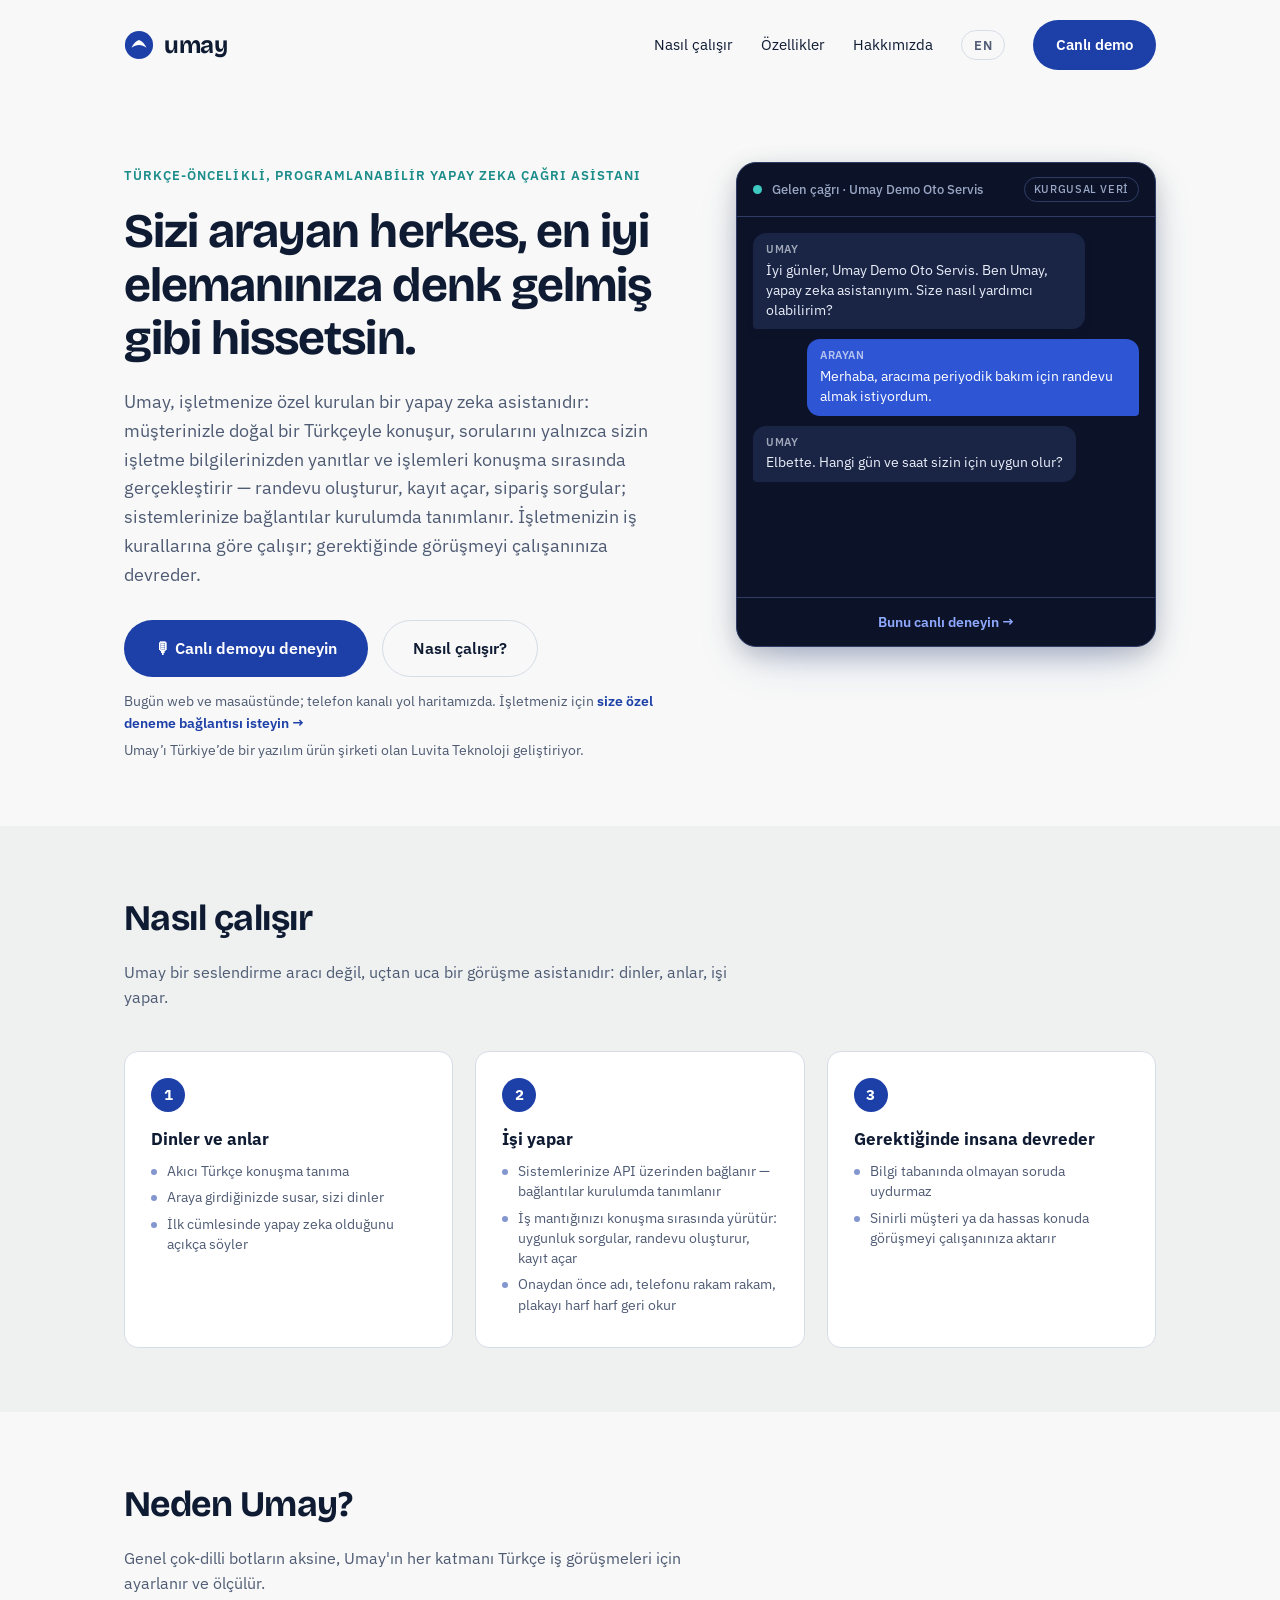
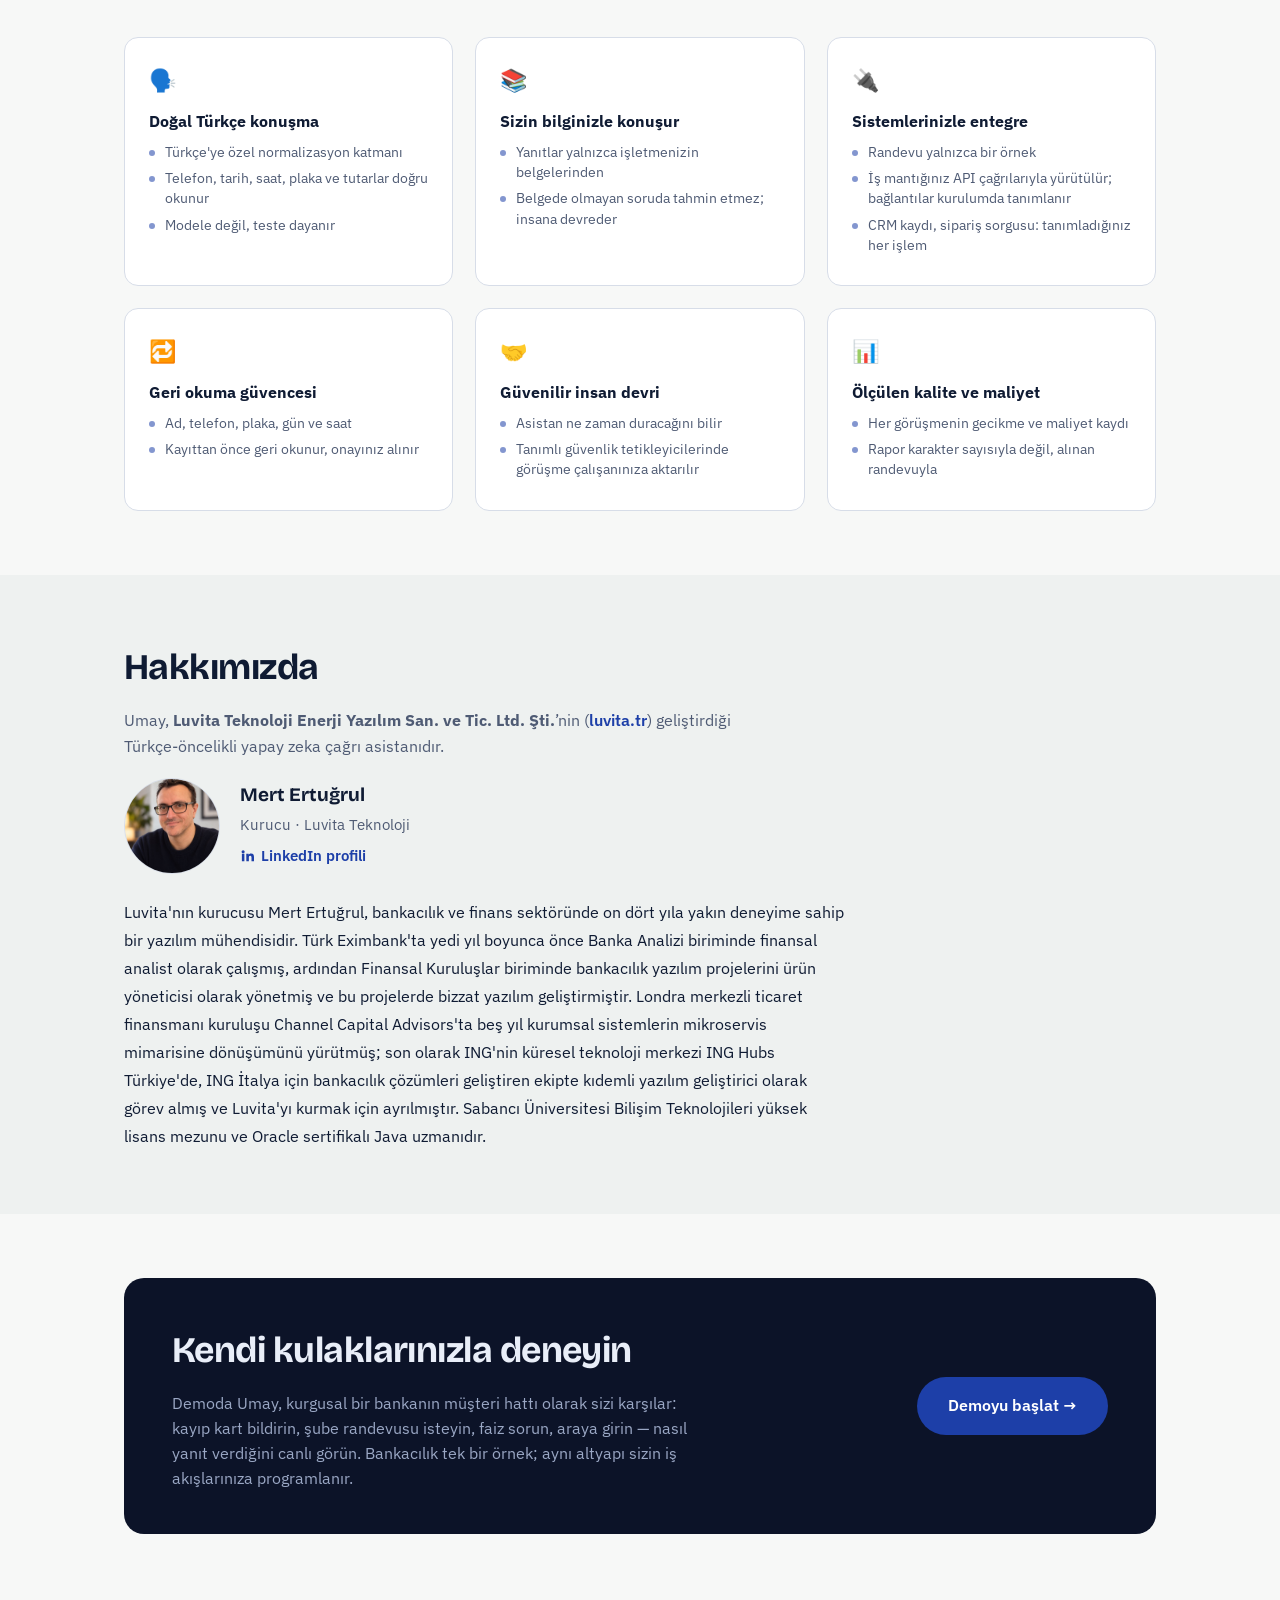
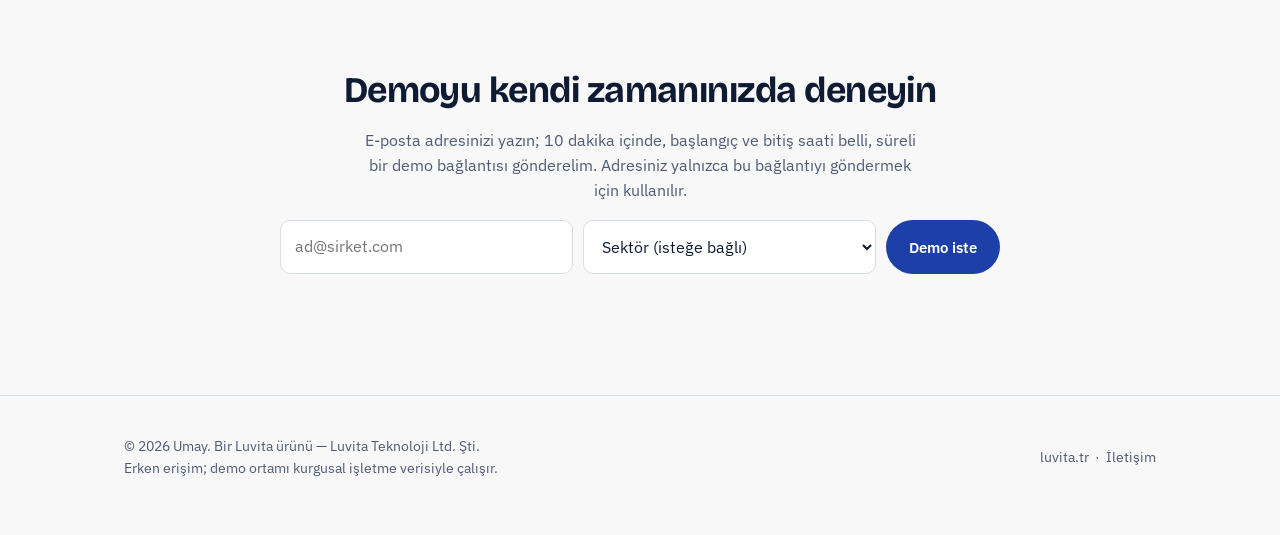
==== index.html @ e3a1fe69 "Hero top-aligned; feedback form: four post-call questions, one column (UMY-224, UMY-222)" ====
<!DOCTYPE html>
<html lang="tr">
<head>
<meta charset="utf-8">
<meta name="viewport" content="width=device-width, initial-scale=1">
<meta name="color-scheme" content="light dark">
<meta name="theme-color" media="(prefers-color-scheme: light)" content="#F7F8F7">
<meta name="theme-color" media="(prefers-color-scheme: dark)" content="#0C1328">
<title>Umay — Türkçe-öncelikli yapay zeka çağrı asistanı</title>
<meta name="description" content="Umay, işletmenize özel kurulan, müşterilerinizle doğal Türkçe konuşan, randevu alan ve gerektiğinde çalışanınıza devreden yapay zeka asistanıdır. Luvita Teknoloji Ltd. Şti. tarafından geliştirilir.">
<meta property="og:title" content="Umay — Türkçe-öncelikli yapay zeka çağrı asistanı">
<meta property="og:description" content="Umay, işletmenize özel kurulan, müşterilerinizle doğal Türkçe konuşan, randevu alan ve gerektiğinde çalışanınıza devreden yapay zeka asistanıdır. Luvita Teknoloji Ltd. Şti. tarafından geliştirilir.">
<meta property="og:url" content="https://umayconnect.org/">
<meta property="og:type" content="website">
<meta property="og:locale" content="tr_TR">
<meta name="twitter:card" content="summary">
<link rel="alternate" hreflang="tr" href="https://umayconnect.org/">
<link rel="alternate" hreflang="en" href="https://umayconnect.org/en/">
<link rel="alternate" hreflang="x-default" href="https://umayconnect.org/">
<link rel="canonical" href="https://umayconnect.org/">
<script type="application/ld+json">
{
  "@context": "https://schema.org",
  "@graph": [
    {
      "@type": "Organization",
      "@id": "https://luvita.tr/#organization",
      "name": "Luvita",
      "legalName": "Luvita Teknoloji Enerji Yazılım Sanayi ve Ticaret Limited Şirketi",
      "alternateName": [
        "Luvita Teknoloji Enerji Yazılım San. ve Tic. Ltd. Şti.",
        "Luvita Teknoloji Ltd. Şti."
      ],
      "url": "https://luvita.tr/",
      "email": "contact@umayconnect.org",
      "address": {
        "@type": "PostalAddress",
        "addressLocality": "Bodrum",
        "addressRegion": "Muğla",
        "addressCountry": "TR"
      },
      "founder": {
        "@type": "Person",
        "name": "Mert Ertuğrul",
        "sameAs": "https://www.linkedin.com/in/merty-ertugrul/"
      },
      "sameAs": [
        "https://www.linkedin.com/company/luvita-tr/"
      ]
    },
    {
      "@type": "SoftwareApplication",
      "@id": "https://umayconnect.org/#software",
      "name": "Umay",
      "url": "https://umayconnect.org/",
      "applicationCategory": "BusinessApplication",
      "operatingSystem": "Web",
      "inLanguage": "tr",
      "description": "Umay, işletmenize özel kurulan, müşterilerinizle doğal Türkçe konuşan, randevu alan ve gerektiğinde çalışanınıza devreden yapay zeka asistanıdır. Luvita Teknoloji Ltd. Şti. tarafından geliştirilir.",
      "publisher": {
        "@id": "https://luvita.tr/#organization"
      }
    },
    {
      "@type": "WebPage",
      "@id": "https://umayconnect.org/#webpage",
      "url": "https://umayconnect.org/",
      "name": "Umay",
      "inLanguage": "tr",
      "about": {
        "@id": "https://umayconnect.org/#software"
      },
      "publisher": {
        "@id": "https://luvita.tr/#organization"
      }
    }
  ]
}
</script>
<link rel="preconnect" href="https://fonts.googleapis.com">
<link rel="preconnect" href="https://fonts.gstatic.com" crossorigin>
<link href="https://fonts.googleapis.com/css2?family=Bricolage+Grotesque:opsz,wght@12..96,500..700&family=IBM+Plex+Sans:wght@400;500;600;700&display=swap" rel="stylesheet">
<link rel="stylesheet" href="umay.css">
<link rel="icon" href="data:image/svg+xml,<svg xmlns='http://www.w3.org/2000/svg' viewBox='0 0 32 32'><circle cx='16' cy='16' r='14' fill='%231D3FA8'/><path d='M8 19c3-6 6-8 8-8s5 2 8 8c-3-2-5-3-8-3s-5 1-8 3z' fill='%23FFFFFF'/></svg>">
<!-- Cloudflare Web Analytics: cookieless page-view counts for the metrics Sites view (cosmocrew-metrics#15). -->
<script defer src="https://static.cloudflareinsights.com/beacon.min.js" data-cf-beacon='{"token": "52c85140c2cb4e539ad23cc22a27ac1d"}'></script>
</head>
<body>

<header class="wrap">
  <nav class="nav">
    <a class="brand" href="#">
      <svg width="30" height="30" viewBox="0 0 32 32" aria-hidden="true">
        <circle cx="16" cy="16" r="15" fill="#1D3FA8"/>
        <path d="M8 19c3-6 6-8 8-8s5 2 8 8c-3-2-5-3-8-3s-5 1-8 3z" fill="#FFFFFF"/>
      </svg>
      <span class="brand-name">umay</span>
    </a>
    <div class="nav-links">
      <a class="nav-plain" href="#nasil">Nasıl çalışır</a>
      <a class="nav-plain" href="#ozellikler">Özellikler</a>
      <a class="nav-plain" href="#hakkimizda">Hakkımızda</a>
      <a class="nav-lang" href="en/" lang="en" hreflang="en" title="English">EN</a>
      <a class="btn btn-primary" href="demo.html">Canlı demo</a>
    </div>
  </nav>
</header>

<main>
  <section class="hero wrap">
    <div class="hero-copy">
      <span class="eyebrow">Türkçe-öncelikli, programlanabilir yapay zeka çağrı asistanı</span>
      <h1>Sizi arayan herkes, en iyi elemanınıza denk gelmiş gibi hissetsin.</h1>
      <p class="lead">
        Umay, işletmenize özel kurulan bir yapay zeka asistanıdır: müşterinizle doğal bir
        Türkçeyle konuşur, sorularını yalnızca sizin işletme bilgilerinizden yanıtlar ve
        işlemleri konuşma sırasında gerçekleştirir — randevu oluşturur, kayıt açar, sipariş
        sorgular; sistemlerinize bağlantılar kurulumda tanımlanır. İşletmenizin iş kurallarına
        göre çalışır; gerektiğinde görüşmeyi çalışanınıza devreder.
      </p>
      <div class="hero-ctas">
        <a class="btn btn-primary btn-lg" href="demo.html">🎙 Canlı demoyu deneyin</a>
        <a class="btn btn-ghost btn-lg" href="#nasil">Nasıl çalışır?</a>
      </div>
      <p class="hero-note">Bugün web ve masaüstünde; telefon kanalı yol haritamızda.
        İşletmeniz için <a class="trial-link" href="mailto:contact@umayconnect.org?subject=Umay%20canl%C4%B1%20demo%20talebi&body=Merhaba%2C%0A%0ACanl%C4%B1%20demoyu%20denemek%20istiyorum.%20Uygun%20oldu%C4%9Funuzda%20a%C3%A7ar%20m%C4%B1s%C4%B1n%C4%B1z%3F%0A%0A%C4%B0%C5%9Fletme%20%2F%20sekt%C3%B6r%3A%20%0AAd%3A%20%0A">size özel deneme bağlantısı isteyin&nbsp;→</a></p>
      <p class="hero-note hero-maker">Umay&rsquo;ı Türkiye&rsquo;de bir yazılım ürün şirketi olan Luvita Teknoloji geliştiriyor.</p>
    </div>

    <!-- Örnek görüşme: kurgusal kimlik demo.html ile aynı (Ayşe Demir); yalnızca demoda
         gösterilen yetenekler (uygunluk sorgusu, randevu, geri okuma, onay). -->
    <div class="call-card" id="callCard" aria-label="Örnek görüşme dökümü">
      <div class="call-card-bar">
        <span class="call-dot" aria-hidden="true"></span>
        <span class="call-title">Gelen çağrı · Umay Demo Oto Servis</span>
        <span class="call-chip">kurgusal veri</span>
      </div>
      <div class="call-body">
        <div class="cb bot"><span class="who">Umay</span><span class="txt">İyi günler, Umay Demo Oto Servis. Ben Umay, yapay zeka asistanıyım. Size nasıl yardımcı olabilirim?</span></div>
        <div class="cb user"><span class="who">Arayan</span><span class="txt">Merhaba, aracıma periyodik bakım için randevu almak istiyordum.</span></div>
        <div class="cb bot"><span class="who">Umay</span><span class="txt">Elbette. Hangi gün ve saat sizin için uygun olur?</span></div>
        <div class="cb user"><span class="who">Arayan</span><span class="txt">Perşembe öğleden sonra olabilir mi?</span></div>
        <div class="cb bot"><span class="who">Umay</span><span class="txt">Takvime bakıyorum… Perşembe 14.00 uygun görünüyor. Adınızı, telefonunuzu ve plakanızı alabilir miyim?</span></div>
        <div class="cb user"><span class="who">Arayan</span><span class="txt">Ayşe Demir. Telefonum 0 555 246 80 13, plakam 00 ABC 123.</span></div>
        <div class="cb bot"><span class="who">Umay</span><span class="txt">Teyit ediyorum: Ayşe Demir. Telefon: sıfır, beş beş beş, iki dört altı, sekiz sıfır, on üç. Plaka: sıfır sıfır, A B C, yüz yirmi üç. Perşembe saat 14.00, periyodik bakım. Onaylıyor musunuz?</span></div>
        <div class="cb user"><span class="who">Arayan</span><span class="txt">Evet, doğru.</span></div>
        <div class="cb bot"><span class="who">Umay</span><span class="txt">Randevunuz oluşturuldu. Perşembe 14.00'te bekliyoruz, iyi günler dilerim.</span></div>
        <div class="call-result">✓ Randevu oluşturuldu — geri okumayla teyitli</div>
      </div>
      <a class="call-card-cta" href="demo.html">Bunu canlı deneyin →</a>
    </div>
  </section>

  <section class="section-alt" id="nasil">
    <div class="wrap">
      <h2>Nasıl çalışır</h2>
      <p class="section-sub">Umay bir seslendirme aracı değil, uçtan uca bir görüşme asistanıdır: dinler, anlar, işi yapar.</p>
      <div class="steps">
        <div class="step">
          <div class="step-num">1</div>
          <h3>Dinler ve anlar</h3>
          <ul>
            <li>Akıcı Türkçe konuşma tanıma</li>
            <li>Araya girdiğinizde susar, sizi dinler</li>
            <li>İlk cümlesinde yapay zeka olduğunu açıkça söyler</li>
          </ul>
        </div>
        <div class="step">
          <div class="step-num">2</div>
          <h3>İşi yapar</h3>
          <ul>
            <li>Sistemlerinize API üzerinden bağlanır — bağlantılar kurulumda tanımlanır</li>
            <li>İş mantığınızı konuşma sırasında yürütür: uygunluk sorgular, randevu oluşturur, kayıt açar</li>
            <li>Onaydan önce adı, telefonu rakam rakam, plakayı harf harf geri okur</li>
          </ul>
        </div>
        <div class="step">
          <div class="step-num">3</div>
          <h3>Gerektiğinde insana devreder</h3>
          <ul>
            <li>Bilgi tabanında olmayan soruda uydurmaz</li>
            <li>Sinirli müşteri ya da hassas konuda görüşmeyi çalışanınıza aktarır</li>
          </ul>
        </div>
      </div>
    </div>
  </section>

  <section id="ozellikler">
    <div class="wrap">
      <h2>Neden Umay?</h2>
      <p class="section-sub">Genel çok-dilli botların aksine, Umay'ın her katmanı Türkçe iş görüşmeleri için ayarlanır ve ölçülür.</p>
      <div class="features">
        <div class="feature">
          <span class="icon">🗣️</span>
          <h3>Doğal Türkçe konuşma</h3>
          <ul>
            <li>Türkçe'ye özel normalizasyon katmanı</li>
            <li>Telefon, tarih, saat, plaka ve tutarlar doğru okunur</li>
            <li>Modele değil, teste dayanır</li>
          </ul>
        </div>
        <div class="feature">
          <span class="icon">📚</span>
          <h3>Sizin bilginizle konuşur</h3>
          <ul>
            <li>Yanıtlar yalnızca işletmenizin belgelerinden</li>
            <li>Belgede olmayan soruda tahmin etmez; insana devreder</li>
          </ul>
        </div>
        <div class="feature">
          <span class="icon">🔌</span>
          <h3>Sistemlerinizle entegre</h3>
          <ul>
            <li>Randevu yalnızca bir örnek</li>
            <li>İş mantığınız API çağrılarıyla yürütülür; bağlantılar kurulumda tanımlanır</li>
            <li>CRM kaydı, sipariş sorgusu: tanımladığınız her işlem</li>
          </ul>
        </div>
        <div class="feature">
          <span class="icon">🔁</span>
          <h3>Geri okuma güvencesi</h3>
          <ul>
            <li>Ad, telefon, plaka, gün ve saat</li>
            <li>Kayıttan önce geri okunur, onayınız alınır</li>
          </ul>
        </div>
        <div class="feature">
          <span class="icon">🤝</span>
          <h3>Güvenilir insan devri</h3>
          <ul>
            <li>Asistan ne zaman duracağını bilir</li>
            <li>Tanımlı güvenlik tetikleyicilerinde görüşme çalışanınıza aktarılır</li>
          </ul>
        </div>
        <div class="feature">
          <span class="icon">📊</span>
          <h3>Ölçülen kalite ve maliyet</h3>
          <ul>
            <li>Her görüşmenin gecikme ve maliyet kaydı</li>
            <li>Rapor karakter sayısıyla değil, alınan randevuyla</li>
          </ul>
        </div>
      </div>
    </div>
  </section>

  <section class="section-alt" id="hakkimizda">
    <div class="wrap">
      <h2>Hakkımızda</h2>
      <p class="section-sub">Umay, <b>Luvita Teknoloji Enerji Yazılım San. ve Tic.
      Ltd. Şti.</b>&rsquo;nin (<a class="inline-link" href="https://luvita.tr">luvita.tr</a>) geliştirdiği
      Türkçe-öncelikli yapay zeka çağrı asistanıdır.</p>
      <div class="founder">
        <img class="founder-photo" src="mert-ertugrul.jpg" width="96" height="96"
             alt="Mert Ertuğrul" loading="lazy">
        <div>
          <div class="founder-name">Mert Ertuğrul</div>
          <div class="founder-role">Kurucu · Luvita Teknoloji</div>
          <a class="founder-linkedin" href="https://www.linkedin.com/in/merty-ertugrul/"
             rel="noopener" target="_blank"><svg viewBox="0 0 24 24" aria-hidden="true"><path d="M4.98 3.5a2.5 2.5 0 1 1 0 5 2.5 2.5 0 0 1 0-5zM3 9h4v12H3zM10 9h3.8v1.64h.05c.53-.95 1.83-1.95 3.77-1.95 4.03 0 4.78 2.5 4.78 5.76V21h-4v-5.66c0-1.35-.03-3.09-1.96-3.09-1.96 0-2.26 1.47-2.26 2.99V21h-4z"/></svg> LinkedIn profili</a>
        </div>
      </div>
      <p class="about-text">Luvita'nın kurucusu Mert Ertuğrul, bankacılık ve finans sektöründe on dört
      yıla yakın deneyime sahip bir yazılım mühendisidir. Türk Eximbank'ta yedi yıl boyunca
      önce Banka Analizi biriminde finansal analist olarak çalışmış, ardından Finansal
      Kuruluşlar biriminde bankacılık yazılım projelerini ürün yöneticisi olarak yönetmiş ve
      bu projelerde bizzat yazılım geliştirmiştir. Londra merkezli ticaret finansmanı
      kuruluşu Channel Capital Advisors'ta beş yıl kurumsal sistemlerin mikroservis
      mimarisine dönüşümünü yürütmüş; son olarak ING'nin küresel teknoloji merkezi
      ING Hubs Türkiye'de, ING İtalya için bankacılık çözümleri geliştiren ekipte kıdemli
      yazılım geliştirici olarak görev almış ve Luvita'yı kurmak için ayrılmıştır. Sabancı
      Üniversitesi Bilişim Teknolojileri yüksek lisans mezunu ve Oracle sertifikalı Java
      uzmanıdır.</p>
    </div>
  </section>

  <section>
    <div class="wrap">
      <div class="demo-card">
        <div>
          <h2>Kendi kulaklarınızla deneyin</h2>
          <p>Demoda Umay, kurgusal bir bankanın müşteri hattı olarak sizi karşılar: kayıp
          kart bildirin, şube randevusu isteyin, faiz sorun, araya girin — nasıl yanıt
          verdiğini canlı görün. Bankacılık tek bir örnek; aynı altyapı sizin iş
          akışlarınıza programlanır.</p>
        </div>
        <a class="btn btn-primary btn-lg" href="demo.html">Demoyu başlat →</a>
      </div>
    </div>
  </section>

  <section class="slotreq" id="slotReq" data-base="" hidden aria-labelledby="slotReqH">
    <div class="wrap">
      <h2 id="slotReqH">Demoyu kendi zamanınızda deneyin</h2>
      <p>E-posta adresinizi yazın; 10 dakika içinde, başlangıç ve bitiş saati belli,
        süreli bir demo bağlantısı gönderelim. Adresiniz yalnızca bu bağlantıyı göndermek için kullanılır.</p>
      <form id="slotForm">
        <input type="email" id="slotEmail" required autocomplete="email" placeholder="ad@sirket.com" aria-label="E-posta adresi">
        <select id="slotSector" aria-label="Sektör (isteğe bağlı)">
          <option value="">Sektör (isteğe bağlı)</option>
          <option value="banka">Banka</option>
          <option value="enerji">Enerji</option>
          <option value="oto-servis">Otomotiv</option>
          <option value="saglik">Sağlık</option>
          <option value="egitim">Eğitim</option>
          <option value="kamu">Kamu</option>
        </select>
        <button type="submit" id="slotBtn" class="btn btn-primary">Demo iste</button>
      </form>
      <div class="msg" id="slotMsg" role="status"></div>
    </div>
  </section>
</main>

<footer>
  <div class="wrap foot">
    <span>© 2026 Umay. Bir Luvita ürünü — <a href="https://luvita.tr/">Luvita Teknoloji Ltd. Şti.</a><br>
    Erken erişim; demo ortamı kurgusal işletme verisiyle çalışır.</span>
    <span><a href="https://luvita.tr">luvita.tr</a>
    &nbsp;·&nbsp; <a href="mailto:contact@umayconnect.org">İletişim</a></span>
  </div>
</footer>

<script defer src="slotreq.js"></script>
<script>
// Hero call-card replay: progressive enhancement over the static transcript.
// No JS or prefers-reduced-motion => the full transcript stays visible as-is.
(function () {
  if (window.matchMedia('(prefers-reduced-motion: reduce)').matches) return;
  var card = document.getElementById('callCard');
  if (!card) return;
  var body = card.querySelector('.call-body');
  var items = Array.prototype.slice.call(card.querySelectorAll('.cb, .call-result'));
  // The greeting (it says Umay is an AI) and the caller's first line are never hidden.
  var SHOWN = 2;
  items.slice(SHOWN).forEach(function (el) { el.classList.add('pending'); });
  if (!items.length || items.length <= SHOWN) return;

  // Fixed-height panel at every width: follow the newest line (the greeting is sticky).
  function scrollBottom() { body.scrollTop = body.scrollHeight; }

  function typeBot(el, done) {
    var txt = el.querySelector('.txt');
    var full = txt.textContent;
    txt.textContent = '';
    el.classList.remove('pending');
    el.classList.add('typing');
    // Time-based, not tick-based: browsers throttle timers in background tabs,
    // and elapsed-time progress lets the transcript catch up instead of crawling.
    var start = performance.now();
    var t = setInterval(function () {
      var n = Math.min(full.length, Math.floor((performance.now() - start) / 28));
      txt.textContent = full.slice(0, n);
      scrollBottom();
      if (n >= full.length) {
        clearInterval(t);
        el.classList.remove('typing');
        done();
      }
    }, 28);
  }

  function showUser(el, done) {
    el.classList.remove('pending');
    el.classList.add('dots');
    scrollBottom();
    setTimeout(function () {
      el.classList.remove('dots');
      scrollBottom();
      done();
    }, 500);
  }

  function step(idx) {
    if (idx >= items.length) return; // plays once; no timers left running
    var el = items[idx];
    var next = function () { setTimeout(function () { step(idx + 1); }, 800); };
    if (el.classList.contains('call-result')) {
      el.classList.remove('pending');
      scrollBottom();
      step(idx + 1);
    } else if (el.classList.contains('bot')) {
      typeBot(el, next);
    } else {
      showUser(el, next);
    }
  }

  var started = false;
  var io = new IntersectionObserver(function (entries) {
    if (started) return;
    if (entries.some(function (e) { return e.isIntersecting; })) {
      started = true;
      io.disconnect();
      setTimeout(function () { step(SHOWN); }, 0);
    }
  }, { threshold: 0.15 });
  io.observe(card);
})();
</script>

</body>
</html>
---- umay.css ----
/* Umay — site + demo shared styles */

:root {
  /* İznik palette (#193): cobalt and turquoise on tile white, a spot of bole red.
     Light values here; the dark set follows the visitor's setting below. */
  --bg: #F7F8F7;
  --bg-2: #EEF1F0;
  --ink: #0F1B33;
  --muted: #4F5B74;
  --line: #D7DDE8;
  --accent: #1D3FA8;      /* cobalt */
  --accent-deep: #15308A;
  --accent-link: #1D3FA8; /* links and small cobalt text; lighter in dark */
  --second: #1A8C8A;      /* turquoise: labels and large text only */
  --spot: #B3202C;        /* bole red: one mark at a time, never a button */
  --on-accent: #FFFFFF;
  --card: #FFFFFF;
  --radius: 14px;
  --font-display: "Bricolage Grotesque", "Helvetica Neue", Arial, sans-serif;
  --font-ui: "IBM Plex Sans", -apple-system, BlinkMacSystemFont, "Segoe UI", sans-serif;
  color-scheme: light;
}
@media (prefers-color-scheme: dark) {
  :root {
    --bg: #0C1328;
    --bg-2: #111A33;
    --ink: #E9EEF8;
    --muted: #9AA7C4;
    --line: #243052;
    --accent: #2E55D4;
    --accent-deep: #4568E0;
    --accent-link: #8FA9FF;
    --second: #3FC9C2;
    --spot: #F0646E;
    --on-accent: #FFFFFF;
    --card: #121B36;
    color-scheme: dark;
  }
}

* { box-sizing: border-box; margin: 0; padding: 0; }

html { scroll-behavior: smooth; }

body {
  font-family: var(--font-ui);
  color: var(--ink);
  background: var(--bg);
  line-height: 1.6;
  -webkit-font-smoothing: antialiased;
}

a { color: inherit; text-decoration: none; }

.wrap { max-width: 1080px; margin: 0 auto; padding: 0 24px; }

/* ---- nav ---- */
.nav {
  display: flex; align-items: center; justify-content: space-between;
  padding: 20px 0;
}
.nav-links { display: flex; align-items: center; gap: 28px; font-size: 15px; }
.nav-links a:not(.btn):hover { color: var(--accent-link); }

/* language switcher — unlike .nav-plain it stays visible on mobile */
.nav-lang {
  font-size: 12.5px; font-weight: 600; letter-spacing: .04em;
  border: 1px solid var(--line); border-radius: 999px; padding: 4px 12px;
  color: var(--muted);
}
.nav-lang:hover { border-color: var(--accent); }

.brand { display: inline-flex; align-items: center; gap: 10px; }
.brand svg { display: block; }
.brand-name {
  font-family: var(--font-display);
  font-weight: 700; font-size: 24px; letter-spacing: -0.02em;
}

/* ---- buttons ---- */
.btn {
  display: inline-flex; align-items: center; justify-content: center; gap: 8px;
  padding: 12px 22px; border-radius: 999px; border: 1px solid transparent;
  font-family: var(--font-ui); font-size: 15px; font-weight: 600;
  cursor: pointer; transition: all .15s ease;
}
.btn-primary { background: var(--accent); color: var(--on-accent); }
.btn-primary:hover { background: var(--accent-deep); }
.btn-ghost { border-color: var(--line); color: var(--ink); background: transparent; }
.btn-ghost:hover { border-color: var(--ink); }
.btn-lg { padding: 15px 30px; font-size: 16px; }

/* Call-card tokens — values mirrored from demo.html's inline <style>; keep in sync by hand.
   The card stays dark in both themes, like a phone's call screen. */
:root {
  --panel-bg: #0C1328;
  --panel-2: #1A2546;
  --panel-line: #2E3C66;
  --panel-text: #E9EEF8;
  --panel-muted: #9AA7C4;
  --panel-accent: #2E55D4;
  --panel-accent-soft: #8FA9FF;
  --panel-green: #3FC9C2;
}
@media (prefers-color-scheme: dark) {
  :root { --panel-bg: #16213F; --panel-2: #223058; }
}

/* ---- hero ---- */
.hero {
  padding-block: 72px 64px;
  display: grid;
  grid-template-columns: minmax(0, 1fr) 420px;
  gap: 48px;
  align-items: start;
}
.hero h1 { font-size: clamp(32px, 4.2vw, 48px); }
.trial-link, .inline-link { color: var(--accent-link); font-weight: 600; }
.trial-link:hover, .inline-link:hover { color: var(--accent-deep); text-decoration: underline; }

/* ---- hero call card ---- */
.call-card {
  display: flex; flex-direction: column;
  background: var(--panel-bg);
  border: 1px solid var(--panel-line);
  border-radius: 20px;
  overflow: hidden;
  box-shadow: 0 18px 50px -18px rgba(29, 63, 168, .35), 0 8px 24px rgba(0, 0, 0, .18);
}
.call-card-bar {
  display: flex; align-items: center; gap: 10px;
  padding: 14px 16px;
  border-bottom: 1px solid var(--panel-line);
  color: var(--panel-muted); font-size: 12.5px; font-weight: 500;
}
.call-dot {
  width: 9px; height: 9px; border-radius: 50%; flex-shrink: 0;
  background: var(--panel-green);
}
.call-chip {
  margin-left: auto;
  font-size: 10.5px; text-transform: uppercase; letter-spacing: .06em;
  border: 1px solid var(--panel-line); border-radius: 999px;
  padding: 3px 9px; color: var(--panel-muted);
  white-space: nowrap; flex-shrink: 0;
}
.call-title {
  min-width: 0; overflow: hidden; text-overflow: ellipsis; white-space: nowrap;
}
.call-body {
  display: flex; flex-direction: column; gap: 10px;
  height: 380px; overflow-y: auto;
  padding: 16px;
}
.cb {
  max-width: 86%;
  padding: 9px 13px;
  border-radius: 13px;
  font-size: 13.5px; line-height: 1.5;
}
.cb .who {
  display: block;
  font-size: 10.5px; font-weight: 600; letter-spacing: .05em; text-transform: uppercase;
  opacity: .65; margin-bottom: 2px;
}
.cb.bot {
  align-self: flex-start;
  background: var(--panel-2); color: var(--panel-text);
  border-bottom-left-radius: 4px;
}
.cb.user {
  align-self: flex-end;
  background: var(--panel-accent); color: var(--on-accent);
  border-bottom-right-radius: 4px;
}
.call-result {
  align-self: center; margin-top: 6px;
  background: rgba(63, 201, 194, .14); color: var(--panel-green);
  border: 1px solid rgba(63, 201, 194, .4); border-radius: 999px;
  padding: 8px 16px; font-size: 13px; font-weight: 600;
}
.call-card-cta {
  display: block; text-align: center;
  padding: 13px;
  border-top: 1px solid var(--panel-line);
  color: var(--panel-accent-soft); font-size: 14px; font-weight: 600;
}
.call-card-cta:hover { color: var(--panel-text); background: rgba(46, 85, 212, .18); }

/* JS-managed replay states (script bails out under reduced motion, so these stay inert) */
.cb.pending, .call-result.pending { display: none; }
.cb.dots .txt { display: none; }
.cb.dots::after { content: "· · ·"; letter-spacing: 2px; opacity: .7; }
@media (prefers-reduced-motion: no-preference) {
  .call-dot { animation: call-pulse 2s ease-in-out infinite; }
  .cb.typing .txt::after {
    content: ""; display: inline-block;
    width: 2px; height: 1em; margin-left: 2px; vertical-align: text-bottom;
    background: currentColor;
    animation: caret-blink 1s steps(1) infinite;
  }
  .cb.dots::after { animation: call-pulse 1s ease-in-out infinite; }
}
@keyframes call-pulse { 0%, 100% { opacity: 1; } 50% { opacity: .35; } }
@keyframes caret-blink { 0%, 100% { opacity: 1; } 50% { opacity: 0; } }
.eyebrow {
  display: inline-block; font-size: 13px; font-weight: 600; letter-spacing: .08em;
  text-transform: uppercase; color: var(--second); margin-bottom: 18px;
}
h1 {
  font-family: var(--font-display); font-weight: 700;
  font-size: clamp(34px, 5.4vw, 58px); line-height: 1.12; letter-spacing: -0.02em;
  max-width: 17ch;
}
.hero p.lead {
  margin: 22px 0 30px; font-size: 18px; color: var(--muted); max-width: 58ch;
}
.hero-ctas { display: flex; gap: 14px; flex-wrap: wrap; align-items: center; }
.hero-note { margin-top: 14px; font-size: 13.5px; color: var(--muted); }

/* ---- sections ---- */
section { padding: 64px 0; }
.section-alt { background: var(--bg-2); }
h2 {
  font-family: var(--font-display); font-weight: 700;
  font-size: clamp(26px, 3.4vw, 36px); letter-spacing: -0.015em; margin-bottom: 12px;
}
.section-sub { color: var(--muted); max-width: 62ch; margin-bottom: 40px; }
.about-text { max-width: 72ch; line-height: 1.75; }
#hakkimizda .section-sub, #about .section-sub { margin-bottom: 18px; }
.hero-maker { margin-top: 6px; }

/* ---- founder ---- */
.founder {
  display: flex; align-items: center; gap: 20px;
  margin-bottom: 24px;
}
.founder-photo {
  width: 96px; height: 96px; flex: none;
  border-radius: 50%; object-fit: cover;
  border: 1px solid var(--line); background: var(--bg-2);
}
.founder-name { font-family: var(--font-display); font-weight: 700; font-size: 19px; }
.founder-role { color: var(--muted); font-size: 14.5px; margin-top: 2px; }
.founder-linkedin {
  display: inline-flex; align-items: center; gap: 6px;
  margin-top: 8px; font-size: 14.5px; font-weight: 600; color: var(--accent-link);
}
.founder-linkedin:hover { color: var(--accent-deep); }
.founder-linkedin svg { width: 15px; height: 15px; fill: currentColor; }

@media (max-width: 520px) {
  .founder { gap: 16px; }
  .founder-photo { width: 76px; height: 76px; }
}

/* ---- steps ---- */
.steps { display: grid; grid-template-columns: repeat(3, 1fr); gap: 22px; }
.step { padding: 26px; background: var(--card); border: 1px solid var(--line); border-radius: var(--radius); }
.step-num {
  width: 34px; height: 34px; border-radius: 50%; display: flex; align-items: center;
  justify-content: center; background: var(--accent); color: var(--on-accent);
  font-weight: 700; font-size: 15px; margin-bottom: 14px;
}
.step h3 { font-size: 17px; margin-bottom: 8px; }
.step p { font-size: 14.5px; color: var(--muted); }
.step ul, .feature ul {
  margin: 0; padding: 0; list-style: none;
  font-size: 14px; color: var(--muted);
}
.step li, .feature li {
  padding-left: 16px; position: relative; margin-bottom: 6px; line-height: 1.45;
}
.step li::before, .feature li::before {
  content: ""; position: absolute; left: 0; top: 8px;
  width: 6px; height: 6px; border-radius: 50%; background: var(--accent);
  opacity: .55;
}

/* ---- features ---- */
.features { display: grid; grid-template-columns: repeat(3, 1fr); gap: 22px; }
.feature { padding: 24px; border: 1px solid var(--line); border-radius: var(--radius); background: var(--card); }
.feature .icon { font-size: 22px; margin-bottom: 12px; display: block; }
.feature h3 { font-size: 16px; margin-bottom: 7px; }
.feature p { font-size: 14px; color: var(--muted); }

/* ---- demo callout ---- */
.demo-card {
  display: flex; align-items: center; justify-content: space-between; gap: 32px;
  background: var(--panel-bg); color: var(--panel-text); border-radius: 20px; padding: 44px 48px;
}
.demo-card h2 { color: var(--panel-text); }
.demo-card p { color: var(--panel-muted); max-width: 52ch; margin-top: 8px; font-size: 15.5px; }
.demo-card .btn-primary { flex-shrink: 0; }

/* ---- footer ---- */
footer { padding: 40px 0 56px; border-top: 1px solid var(--line); margin-top: 24px; }
.foot { display: flex; justify-content: space-between; align-items: center; gap: 16px; flex-wrap: wrap; }
.foot, .foot a { font-size: 13.5px; color: var(--muted); }
.foot a:hover { color: var(--accent-link); }

@media (max-width: 900px) {
  .hero { grid-template-columns: 1fr; gap: 36px; }
  .call-card { max-width: 480px; width: 100%; }
  .call-body { height: 340px; }
}
/* The greeting says Umay is an AI: keep it in view while the rest scrolls under it (all widths). */
.call-body > .cb:first-child { position: sticky; top: -16px; z-index: 1; flex-shrink: 0; box-shadow: 0 6px 8px -4px var(--panel-bg); }

@media (max-width: 800px) {
  .steps, .features { grid-template-columns: 1fr; }
  .demo-card { flex-direction: column; align-items: flex-start; padding: 34px 28px; }
  .nav-links { gap: 16px; }
  .nav-links .nav-plain { display: none; }
  .hero { padding-block: 44px 48px; }
  section { padding: 48px 0; }
}

/* ---- request-a-demo block (#201): hidden until slots.json names a backend ---- */
.slotreq[hidden] { display: none; }
.slotreq { text-align: center; }
.slotreq h2 { margin-bottom: 8px; }
.slotreq p { color: var(--muted); max-width: 56ch; margin: 0 auto 18px; font-size: 15.5px; }
.slotreq form { display: flex; gap: 10px; flex-wrap: wrap; justify-content: center; max-width: 720px; margin: 0 auto; }
.slotreq input, .slotreq select { flex: 1 1 200px; min-width: 0; padding: 13px 14px; border-radius: 10px; border: 1px solid var(--line); background: var(--card); color: var(--ink); font: inherit; }
.slotreq button { flex: 0 0 auto; }
.slotreq button:disabled { opacity: .55; cursor: default; }
.slotreq .msg { margin-top: 12px; min-height: 1.4em; font-size: 15px; color: var(--accent-link); }
.slotreq .msg.err { color: var(--spot); }
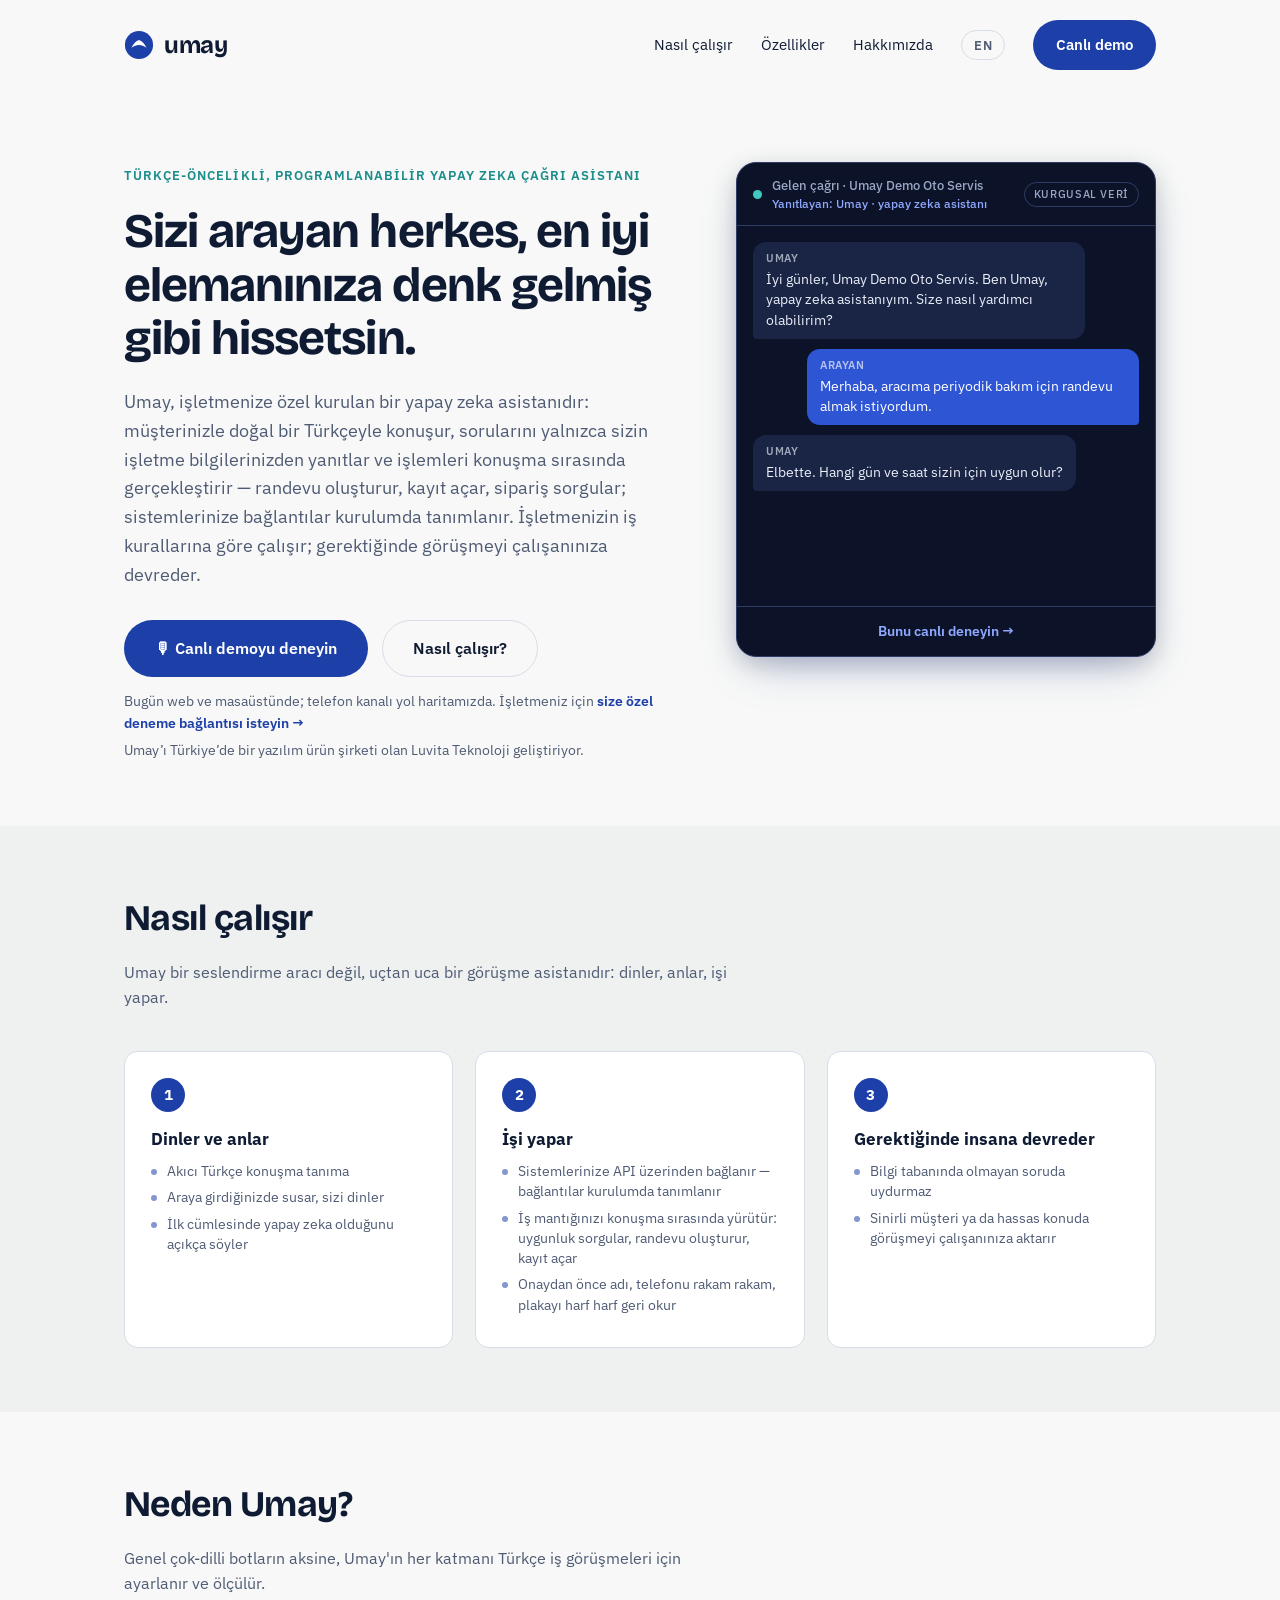
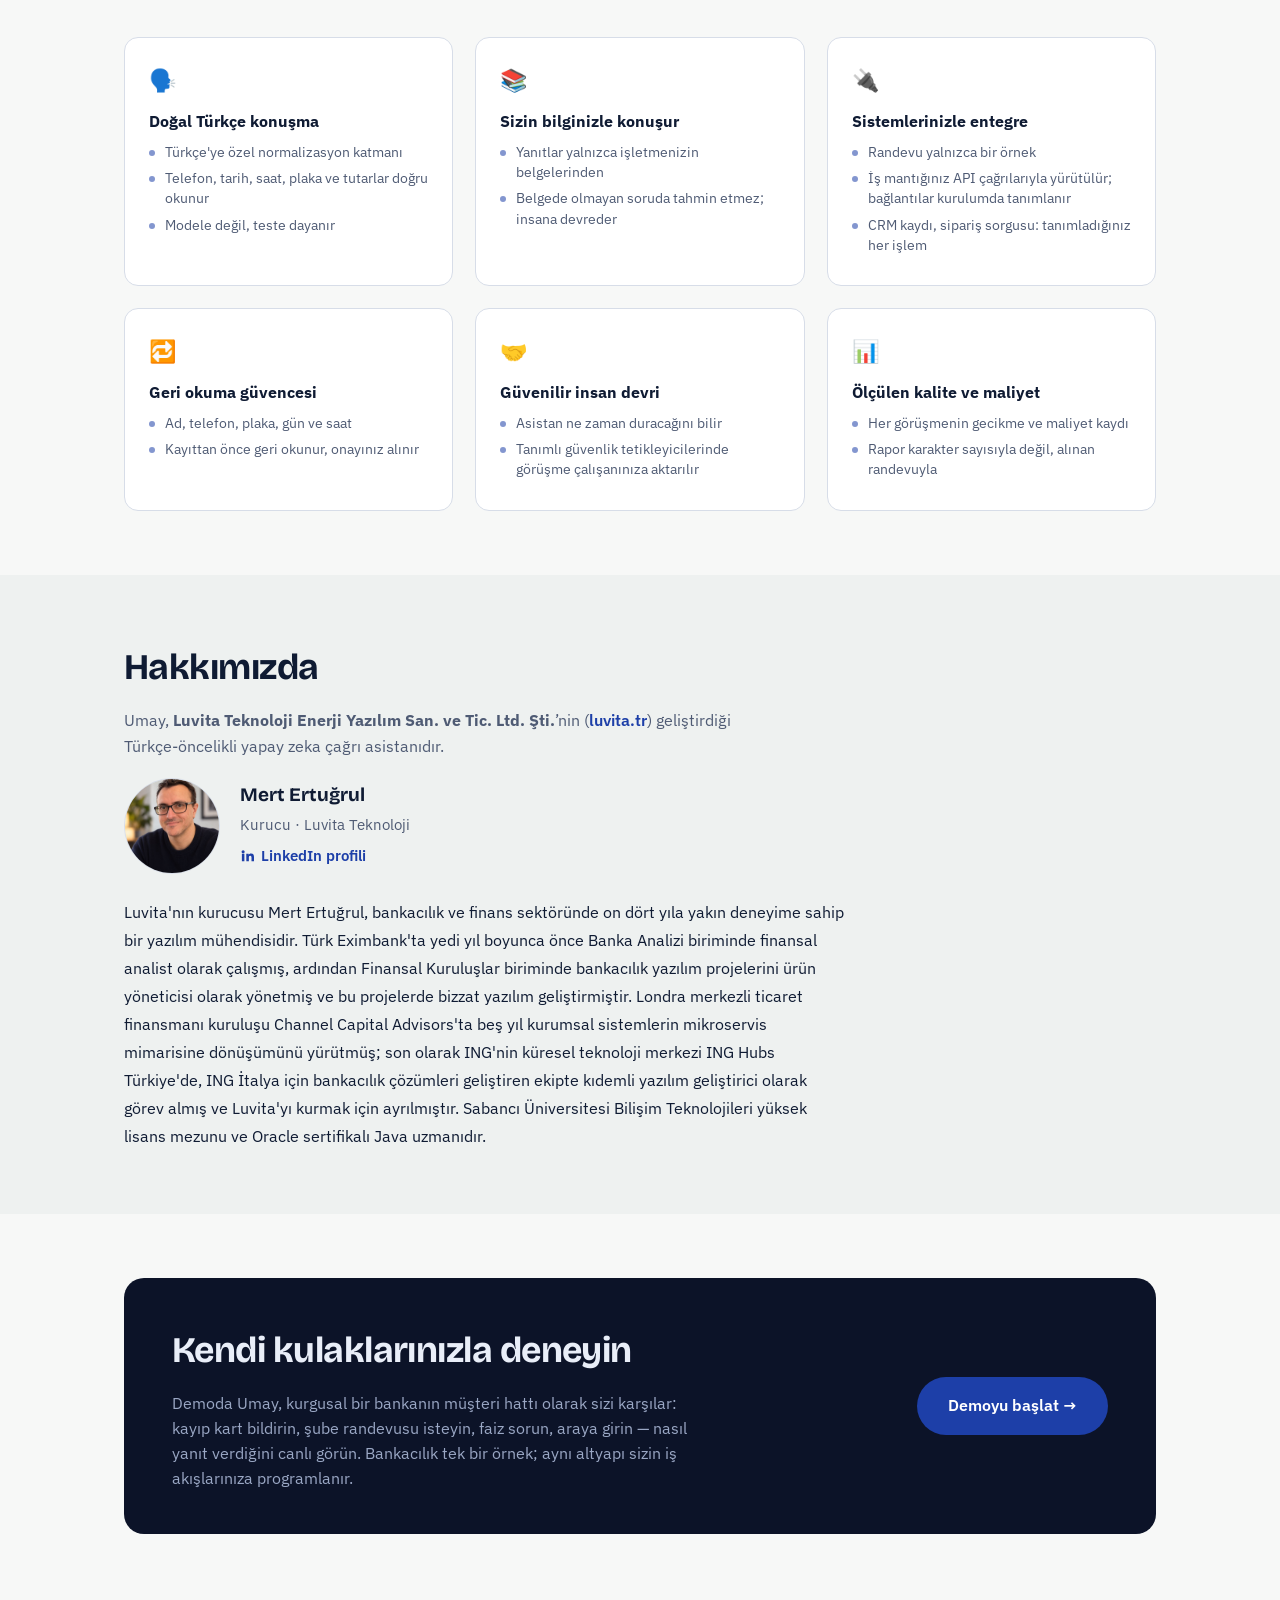
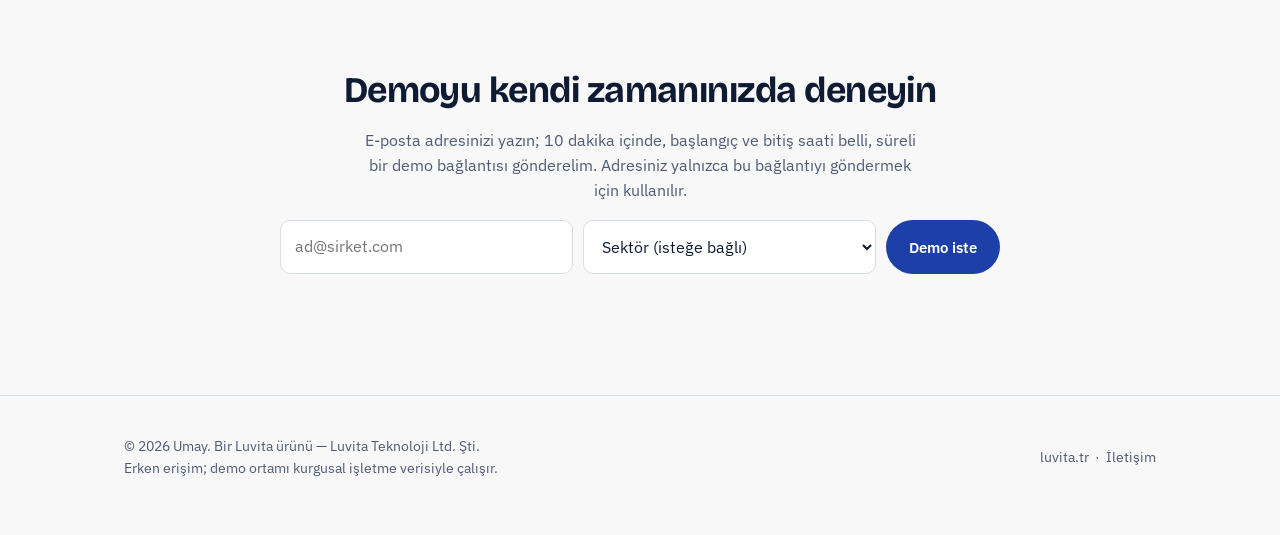
==== commit 751b8c43: "site: call card scrolls like a real chat; AI disclosure in its top bar" ====
--- a/index.html
+++ b/index.html
@@ -132,7 +132,7 @@
     <div class="call-card" id="callCard" aria-label="Örnek görüşme dökümü">
       <div class="call-card-bar">
         <span class="call-dot" aria-hidden="true"></span>
-        <span class="call-title">Gelen çağrı · Umay Demo Oto Servis</span>
+        <span class="call-title">Gelen çağrı · Umay Demo Oto Servis<span class="call-sub">Yanıtlayan: Umay · yapay zeka asistanı</span></span>
         <span class="call-chip">kurgusal veri</span>
       </div>
       <div class="call-body">
@@ -337,7 +337,7 @@
   items.slice(SHOWN).forEach(function (el) { el.classList.add('pending'); });
   if (!items.length || items.length <= SHOWN) return;
 
-  // Fixed-height panel at every width: follow the newest line (the greeting is sticky).
+  // Fixed-height panel at every width: follow the newest line (the AI disclosure sits in the bar).
   function scrollBottom() { body.scrollTop = body.scrollHeight; }
 
   function typeBot(el, done) {
--- a/umay.css
+++ b/umay.css
@@ -144,8 +144,11 @@
   padding: 3px 9px; color: var(--panel-muted);
   white-space: nowrap; flex-shrink: 0;
 }
-.call-title {
-  min-width: 0; overflow: hidden; text-overflow: ellipsis; white-space: nowrap;
+/* Wraps rather than truncates: on a phone the bar is ~155 px and the disclosure must stay whole. */
+.call-title { min-width: 0; line-height: 1.35; }
+/* The AI disclosure lives in the bar, so it stays in view while the transcript scrolls like a real chat. */
+.call-sub {
+  display: block; margin-top: 2px; font-size: 11.5px; color: var(--panel-accent-soft);
 }
 .call-body {
   display: flex; flex-direction: column; gap: 10px;
@@ -304,8 +307,6 @@
   .call-card { max-width: 480px; width: 100%; }
   .call-body { height: 340px; }
 }
-/* The greeting says Umay is an AI: keep it in view while the rest scrolls under it (all widths). */
-.call-body > .cb:first-child { position: sticky; top: -16px; z-index: 1; flex-shrink: 0; box-shadow: 0 6px 8px -4px var(--panel-bg); }
 
 @media (max-width: 800px) {
   .steps, .features { grid-template-columns: 1fr; }
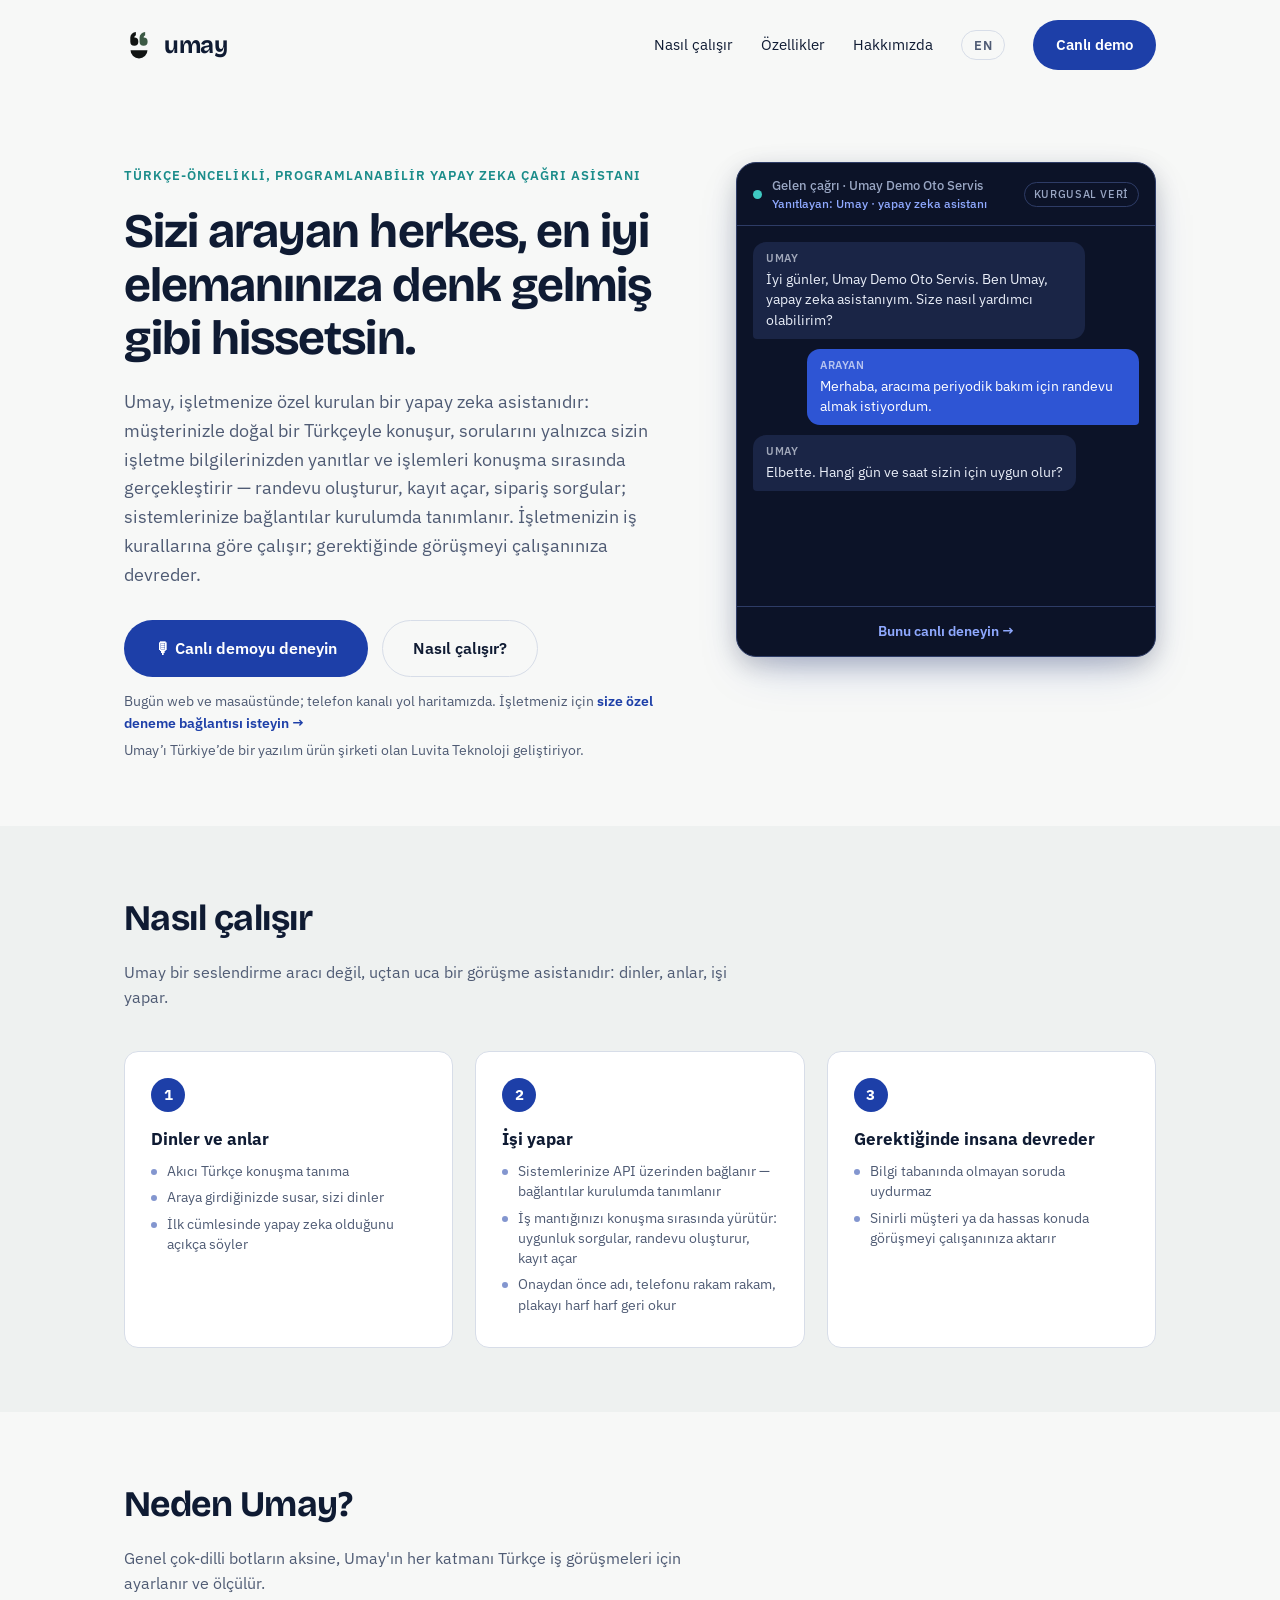
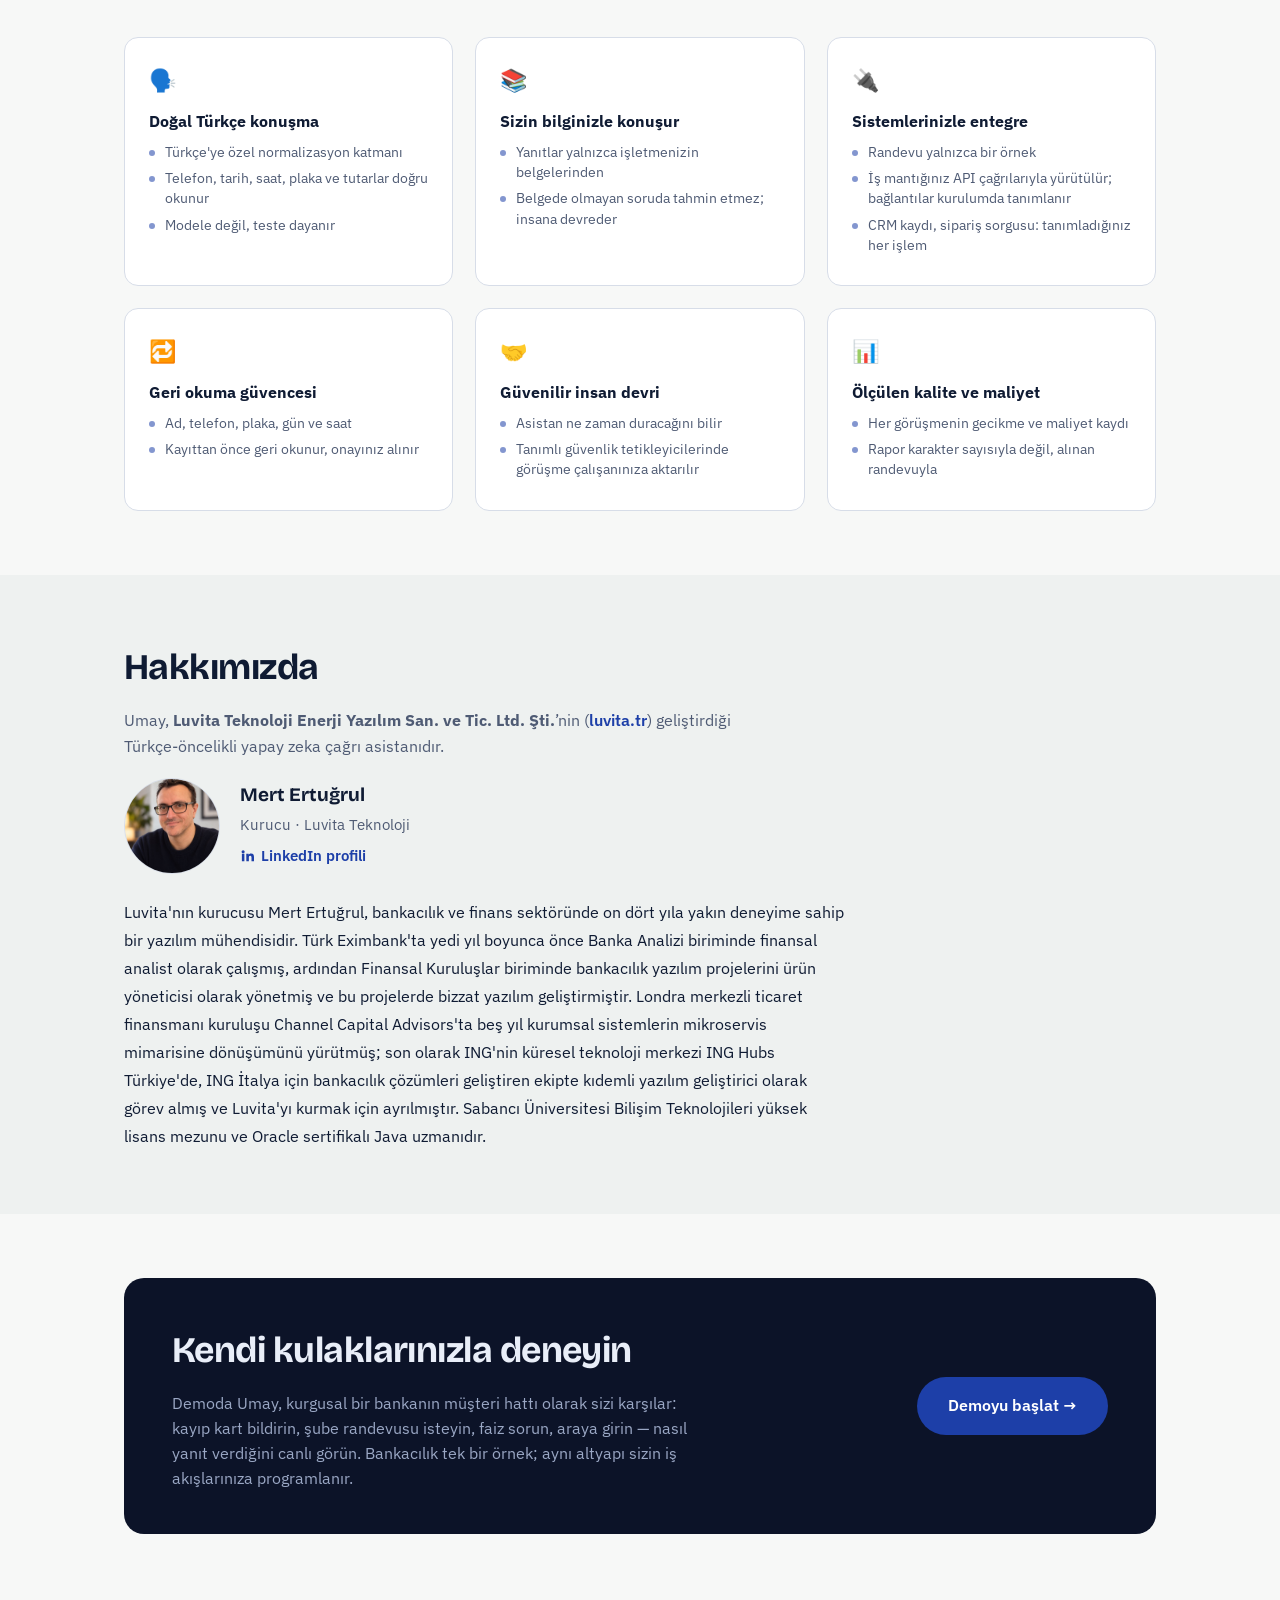
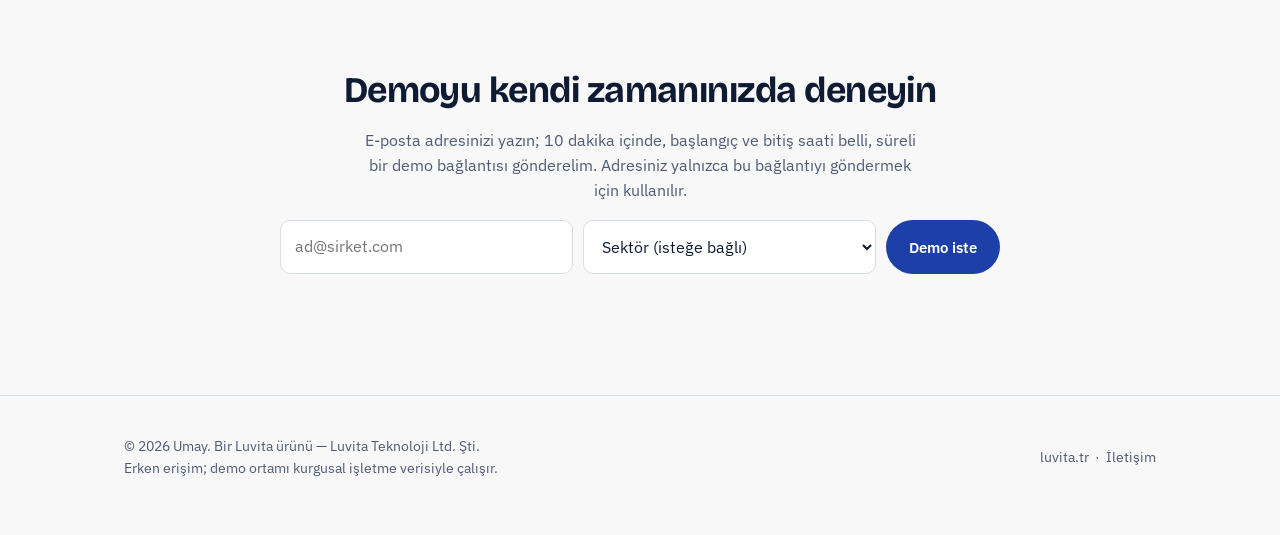
==== commit 8d651141: "site: new Umay icon (Two voices) in the header and browser tab" ====
--- a/index.html
+++ b/index.html
@@ -81,7 +81,7 @@
 <link rel="preconnect" href="https://fonts.gstatic.com" crossorigin>
 <link href="https://fonts.googleapis.com/css2?family=Bricolage+Grotesque:opsz,wght@12..96,500..700&family=IBM+Plex+Sans:wght@400;500;600;700&display=swap" rel="stylesheet">
 <link rel="stylesheet" href="umay.css">
-<link rel="icon" href="data:image/svg+xml,<svg xmlns='http://www.w3.org/2000/svg' viewBox='0 0 32 32'><circle cx='16' cy='16' r='14' fill='%231D3FA8'/><path d='M8 19c3-6 6-8 8-8s5 2 8 8c-3-2-5-3-8-3s-5 1-8 3z' fill='%23FFFFFF'/></svg>">
+<link rel="icon" href="data:image/svg+xml,<svg xmlns='http://www.w3.org/2000/svg' viewBox='0 0 32 32'><style>.i{fill:%23111413}.a{fill:%233C5A45}@media (prefers-color-scheme:dark){.i{fill:%23ECEDE9}.a{fill:%239CC0A6}}</style><g transform='translate(1.6 -2.2) scale(0.9)'><g transform='rotate(180 16 14)'><path class='a' d='M2 9.5A6.5 6.5 0 0 1 15 9.5V16A9 9 0 0 1 6 25V20A4 4 0 0 0 8.5 16A6.5 6.5 0 0 1 2 9.5Z'/><path class='i' d='M17 9.5A6.5 6.5 0 0 1 30 9.5V16A9 9 0 0 1 21 25V20A4 4 0 0 0 23.5 16A6.5 6.5 0 0 1 17 9.5Z'/></g></g><path class='i' d='M6 23A10 8 0 0 0 26 23Z'/></svg>">
 <!-- Cloudflare Web Analytics: cookieless page-view counts for the metrics Sites view (cosmocrew-metrics#15). -->
 <script defer src="https://static.cloudflareinsights.com/beacon.min.js" data-cf-beacon='{"token": "52c85140c2cb4e539ad23cc22a27ac1d"}'></script>
 </head>
@@ -91,8 +91,12 @@
   <nav class="nav">
     <a class="brand" href="#">
       <svg width="30" height="30" viewBox="0 0 32 32" aria-hidden="true">
-        <circle cx="16" cy="16" r="15" fill="#1D3FA8"/>
-        <path d="M8 19c3-6 6-8 8-8s5 2 8 8c-3-2-5-3-8-3s-5 1-8 3z" fill="#FFFFFF"/>
+        <!-- Umay icon "Two voices" (luvita-docs/brand/README.md): the accent eye is the right-hand one -->
+        <g transform="translate(5.4 0.2) scale(0.66)"><g transform="rotate(180 16 14)">
+          <path class="mark-accent" d="M2 9.5A6.5 6.5 0 0 1 15 9.5V16A9 9 0 0 1 6 25V20A4 4 0 0 0 8.5 16A6.5 6.5 0 0 1 2 9.5Z"/>
+          <path class="mark-ink" d="M17 9.5A6.5 6.5 0 0 1 30 9.5V16A9 9 0 0 1 21 25V20A4 4 0 0 0 23.5 16A6.5 6.5 0 0 1 17 9.5Z"/>
+        </g></g>
+        <path class="mark-ink" d="M7 21.5A9 9 0 0 0 25 21.5Z"/>
       </svg>
       <span class="brand-name">umay</span>
     </a>
--- a/umay.css
+++ b/umay.css
@@ -72,6 +72,13 @@
 
 .brand { display: inline-flex; align-items: center; gap: 10px; }
 .brand svg { display: block; }
+/* Umay icon "Two voices": Luvita's ink and moss (luvita-docs/brand/README.md), not the site palette */
+.brand .mark-ink { fill: #111413; }
+.brand .mark-accent { fill: #3C5A45; }
+@media (prefers-color-scheme: dark) {
+  .brand .mark-ink { fill: #ECEDE9; }
+  .brand .mark-accent { fill: #9CC0A6; }
+}
 .brand-name {
   font-family: var(--font-display);
   font-weight: 700; font-size: 24px; letter-spacing: -0.02em;
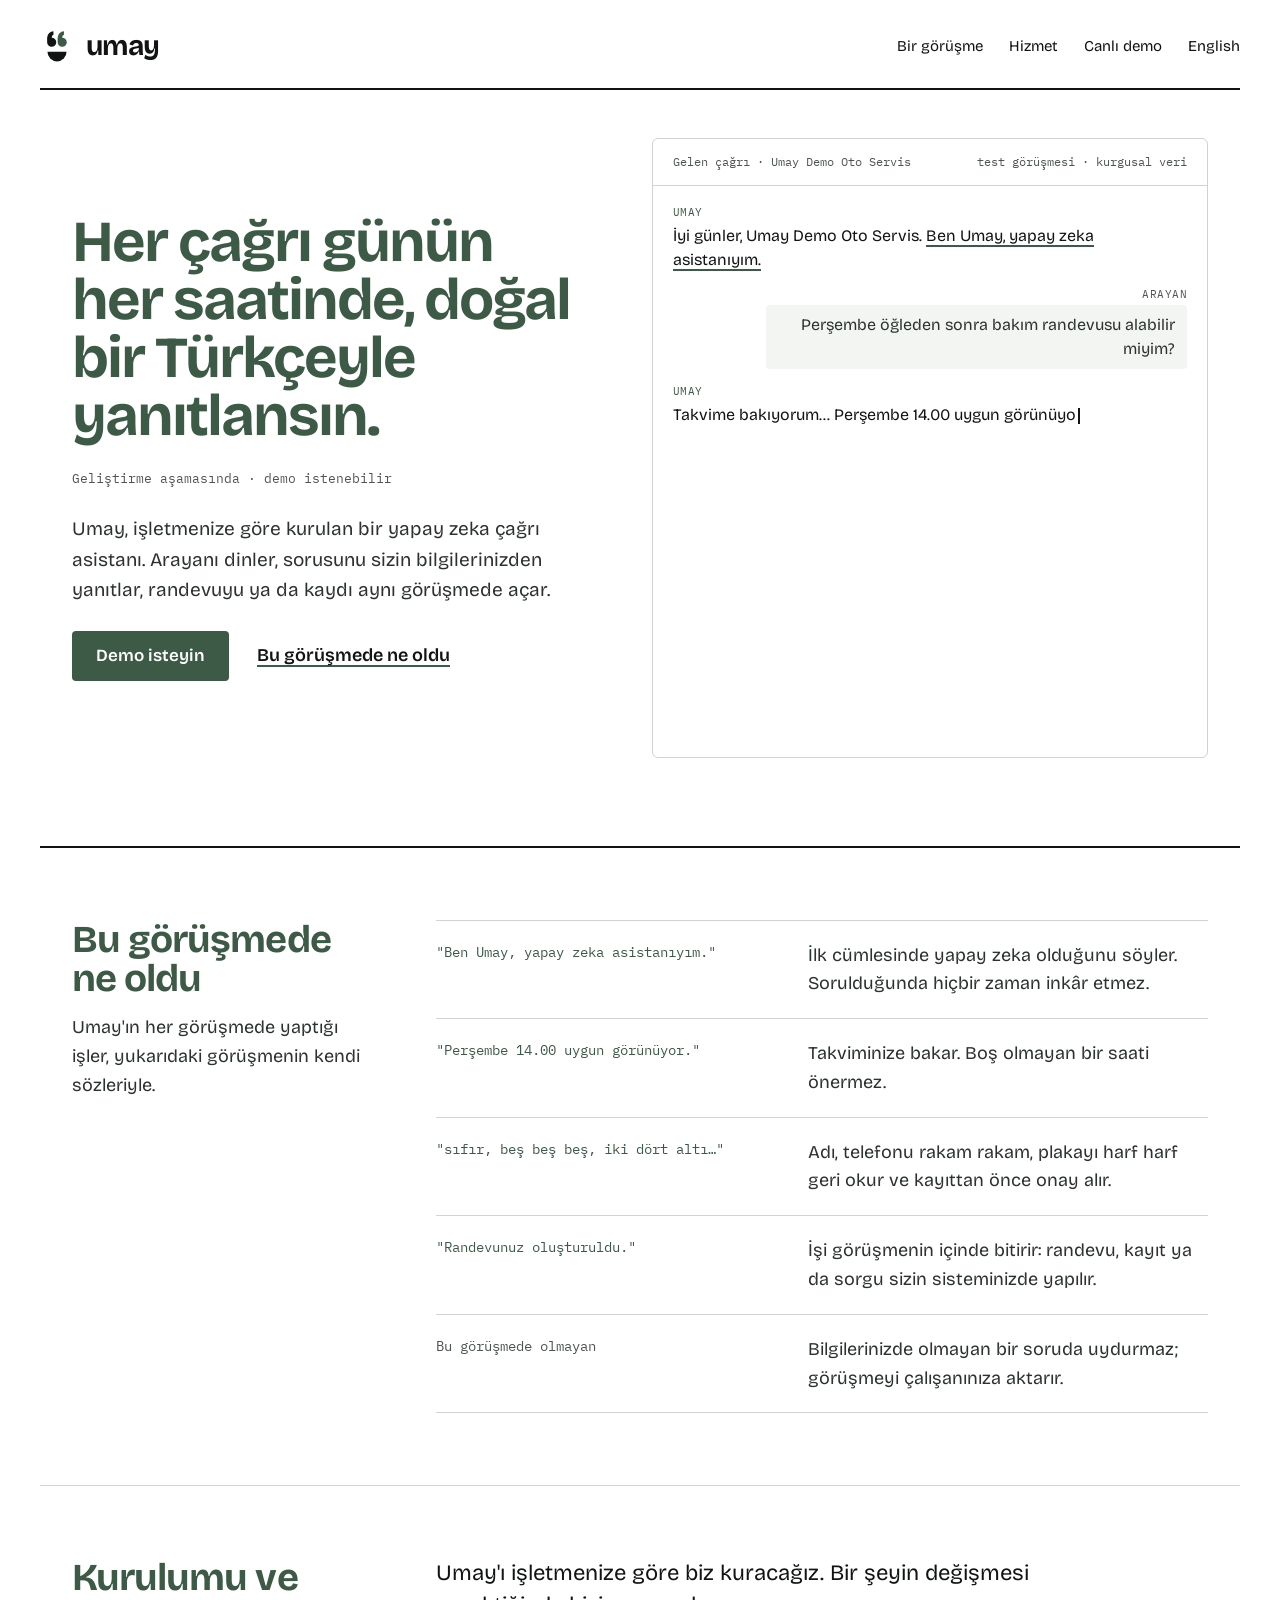
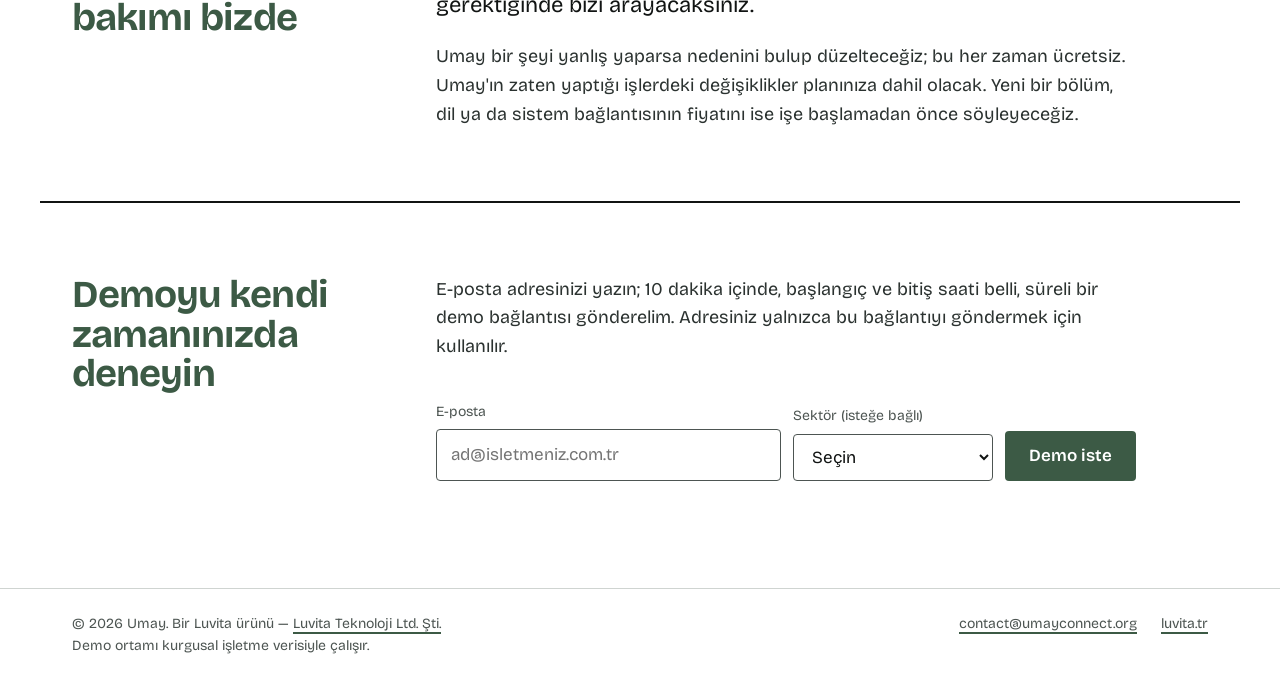
==== commit 7bcaea71: "site: rebuild to the chosen design, in Luvita's ink and moss (umay-docs#459)" ====
--- a/index.html
+++ b/index.html
@@ -4,8 +4,8 @@
 <meta charset="utf-8">
 <meta name="viewport" content="width=device-width, initial-scale=1">
 <meta name="color-scheme" content="light dark">
-<meta name="theme-color" media="(prefers-color-scheme: light)" content="#F7F8F7">
-<meta name="theme-color" media="(prefers-color-scheme: dark)" content="#0C1328">
+<meta name="theme-color" media="(prefers-color-scheme: light)" content="#FFFFFF">
+<meta name="theme-color" media="(prefers-color-scheme: dark)" content="#101312">
 <title>Umay — Türkçe-öncelikli yapay zeka çağrı asistanı</title>
 <meta name="description" content="Umay, işletmenize özel kurulan, müşterilerinizle doğal Türkçe konuşan, randevu alan ve gerektiğinde çalışanınıza devreden yapay zeka asistanıdır. Luvita Teknoloji Ltd. Şti. tarafından geliştirilir.">
 <meta property="og:title" content="Umay — Türkçe-öncelikli yapay zeka çağrı asistanı">
@@ -77,288 +77,154 @@
   ]
 }
 </script>
-<link rel="preconnect" href="https://fonts.googleapis.com">
-<link rel="preconnect" href="https://fonts.gstatic.com" crossorigin>
-<link href="https://fonts.googleapis.com/css2?family=Bricolage+Grotesque:opsz,wght@12..96,500..700&family=IBM+Plex+Sans:wght@400;500;600;700&display=swap" rel="stylesheet">
+<link rel="stylesheet" href="fonts/fonts.css">
 <link rel="stylesheet" href="umay.css">
 <link rel="icon" href="data:image/svg+xml,<svg xmlns='http://www.w3.org/2000/svg' viewBox='0 0 32 32'><style>.i{fill:%23111413}.a{fill:%233C5A45}@media (prefers-color-scheme:dark){.i{fill:%23ECEDE9}.a{fill:%239CC0A6}}</style><g transform='translate(1.6 -2.2) scale(0.9)'><g transform='rotate(180 16 14)'><path class='a' d='M2 9.5A6.5 6.5 0 0 1 15 9.5V16A9 9 0 0 1 6 25V20A4 4 0 0 0 8.5 16A6.5 6.5 0 0 1 2 9.5Z'/><path class='i' d='M17 9.5A6.5 6.5 0 0 1 30 9.5V16A9 9 0 0 1 21 25V20A4 4 0 0 0 23.5 16A6.5 6.5 0 0 1 17 9.5Z'/></g></g><path class='i' d='M6 23A10 8 0 0 0 26 23Z'/></svg>">
 <!-- Cloudflare Web Analytics: cookieless page-view counts for the metrics Sites view (cosmocrew-metrics#15). -->
 <script defer src="https://static.cloudflareinsights.com/beacon.min.js" data-cf-beacon='{"token": "52c85140c2cb4e539ad23cc22a27ac1d"}'></script>
 </head>
 <body>
-
-<header class="wrap">
-  <nav class="nav">
-    <a class="brand" href="#">
-      <svg width="30" height="30" viewBox="0 0 32 32" aria-hidden="true">
-        <!-- Umay icon "Two voices" (luvita-docs/brand/README.md): the accent eye is the right-hand one -->
-        <g transform="translate(5.4 0.2) scale(0.66)"><g transform="rotate(180 16 14)">
-          <path class="mark-accent" d="M2 9.5A6.5 6.5 0 0 1 15 9.5V16A9 9 0 0 1 6 25V20A4 4 0 0 0 8.5 16A6.5 6.5 0 0 1 2 9.5Z"/>
-          <path class="mark-ink" d="M17 9.5A6.5 6.5 0 0 1 30 9.5V16A9 9 0 0 1 21 25V20A4 4 0 0 0 23.5 16A6.5 6.5 0 0 1 17 9.5Z"/>
-        </g></g>
-        <path class="mark-ink" d="M7 21.5A9 9 0 0 0 25 21.5Z"/>
-      </svg>
-      <span class="brand-name">umay</span>
-    </a>
-    <div class="nav-links">
-      <a class="nav-plain" href="#nasil">Nasıl çalışır</a>
-      <a class="nav-plain" href="#ozellikler">Özellikler</a>
-      <a class="nav-plain" href="#hakkimizda">Hakkımızda</a>
-      <a class="nav-lang" href="en/" lang="en" hreflang="en" title="English">EN</a>
-      <a class="btn btn-primary" href="demo.html">Canlı demo</a>
-    </div>
+<a class="skip" href="#icerik">İçeriğe geç</a>
+
+<header class="wrap top">
+  <a class="brand" href="#">
+    <svg width="34" height="34" viewBox="0 0 32 32" aria-hidden="true">
+      <!-- Umay icon "Two voices" (luvita-docs/brand/README.md): the accent eye is the right-hand one -->
+      <g transform="translate(5.4 0.2) scale(0.66)"><g transform="rotate(180 16 14)">
+        <path class="mark-accent" d="M2 9.5A6.5 6.5 0 0 1 15 9.5V16A9 9 0 0 1 6 25V20A4 4 0 0 0 8.5 16A6.5 6.5 0 0 1 2 9.5Z"/>
+        <path class="mark-ink" d="M17 9.5A6.5 6.5 0 0 1 30 9.5V16A9 9 0 0 1 21 25V20A4 4 0 0 0 23.5 16A6.5 6.5 0 0 1 17 9.5Z"/>
+      </g></g>
+      <path class="mark-ink" d="M7 21.5A9 9 0 0 0 25 21.5Z"/>
+    </svg>
+    <span class="brand-name">umay</span>
+  </a>
+  <nav class="nav" aria-label="Ana menü">
+    <a href="#gorusme">Bir görüşme</a>
+    <a href="#hizmet">Hizmet</a>
+    <a href="demo.html">Canlı demo</a>
+    <a href="en/" lang="en" hreflang="en">English</a>
   </nav>
 </header>
 
-<main>
-  <section class="hero wrap">
-    <div class="hero-copy">
-      <span class="eyebrow">Türkçe-öncelikli, programlanabilir yapay zeka çağrı asistanı</span>
-      <h1>Sizi arayan herkes, en iyi elemanınıza denk gelmiş gibi hissetsin.</h1>
-      <p class="lead">
-        Umay, işletmenize özel kurulan bir yapay zeka asistanıdır: müşterinizle doğal bir
-        Türkçeyle konuşur, sorularını yalnızca sizin işletme bilgilerinizden yanıtlar ve
-        işlemleri konuşma sırasında gerçekleştirir — randevu oluşturur, kayıt açar, sipariş
-        sorgular; sistemlerinize bağlantılar kurulumda tanımlanır. İşletmenizin iş kurallarına
-        göre çalışır; gerektiğinde görüşmeyi çalışanınıza devreder.
-      </p>
-      <div class="hero-ctas">
-        <a class="btn btn-primary btn-lg" href="demo.html">🎙 Canlı demoyu deneyin</a>
-        <a class="btn btn-ghost btn-lg" href="#nasil">Nasıl çalışır?</a>
-      </div>
-      <p class="hero-note">Bugün web ve masaüstünde; telefon kanalı yol haritamızda.
-        İşletmeniz için <a class="trial-link" href="mailto:contact@umayconnect.org?subject=Umay%20canl%C4%B1%20demo%20talebi&body=Merhaba%2C%0A%0ACanl%C4%B1%20demoyu%20denemek%20istiyorum.%20Uygun%20oldu%C4%9Funuzda%20a%C3%A7ar%20m%C4%B1s%C4%B1n%C4%B1z%3F%0A%0A%C4%B0%C5%9Fletme%20%2F%20sekt%C3%B6r%3A%20%0AAd%3A%20%0A">size özel deneme bağlantısı isteyin&nbsp;→</a></p>
-      <p class="hero-note hero-maker">Umay&rsquo;ı Türkiye&rsquo;de bir yazılım ürün şirketi olan Luvita Teknoloji geliştiriyor.</p>
-    </div>
-
-    <!-- Örnek görüşme: kurgusal kimlik demo.html ile aynı (Ayşe Demir); yalnızca demoda
-         gösterilen yetenekler (uygunluk sorgusu, randevu, geri okuma, onay). -->
-    <div class="call-card" id="callCard" aria-label="Örnek görüşme dökümü">
-      <div class="call-card-bar">
-        <span class="call-dot" aria-hidden="true"></span>
-        <span class="call-title">Gelen çağrı · Umay Demo Oto Servis<span class="call-sub">Yanıtlayan: Umay · yapay zeka asistanı</span></span>
-        <span class="call-chip">kurgusal veri</span>
-      </div>
-      <div class="call-body">
-        <div class="cb bot"><span class="who">Umay</span><span class="txt">İyi günler, Umay Demo Oto Servis. Ben Umay, yapay zeka asistanıyım. Size nasıl yardımcı olabilirim?</span></div>
-        <div class="cb user"><span class="who">Arayan</span><span class="txt">Merhaba, aracıma periyodik bakım için randevu almak istiyordum.</span></div>
-        <div class="cb bot"><span class="who">Umay</span><span class="txt">Elbette. Hangi gün ve saat sizin için uygun olur?</span></div>
-        <div class="cb user"><span class="who">Arayan</span><span class="txt">Perşembe öğleden sonra olabilir mi?</span></div>
-        <div class="cb bot"><span class="who">Umay</span><span class="txt">Takvime bakıyorum… Perşembe 14.00 uygun görünüyor. Adınızı, telefonunuzu ve plakanızı alabilir miyim?</span></div>
-        <div class="cb user"><span class="who">Arayan</span><span class="txt">Ayşe Demir. Telefonum 0 555 246 80 13, plakam 00 ABC 123.</span></div>
-        <div class="cb bot"><span class="who">Umay</span><span class="txt">Teyit ediyorum: Ayşe Demir. Telefon: sıfır, beş beş beş, iki dört altı, sekiz sıfır, on üç. Plaka: sıfır sıfır, A B C, yüz yirmi üç. Perşembe saat 14.00, periyodik bakım. Onaylıyor musunuz?</span></div>
-        <div class="cb user"><span class="who">Arayan</span><span class="txt">Evet, doğru.</span></div>
-        <div class="cb bot"><span class="who">Umay</span><span class="txt">Randevunuz oluşturuldu. Perşembe 14.00'te bekliyoruz, iyi günler dilerim.</span></div>
-        <div class="call-result">✓ Randevu oluşturuldu — geri okumayla teyitli</div>
-      </div>
-      <a class="call-card-cta" href="demo.html">Bunu canlı deneyin →</a>
-    </div>
-  </section>
-
-  <section class="section-alt" id="nasil">
-    <div class="wrap">
-      <h2>Nasıl çalışır</h2>
-      <p class="section-sub">Umay bir seslendirme aracı değil, uçtan uca bir görüşme asistanıdır: dinler, anlar, işi yapar.</p>
-      <div class="steps">
-        <div class="step">
-          <div class="step-num">1</div>
-          <h3>Dinler ve anlar</h3>
-          <ul>
-            <li>Akıcı Türkçe konuşma tanıma</li>
-            <li>Araya girdiğinizde susar, sizi dinler</li>
-            <li>İlk cümlesinde yapay zeka olduğunu açıkça söyler</li>
-          </ul>
+<main id="icerik">
+  <div class="wrap band">
+    <section class="hero">
+      <div class="hero-copy">
+        <h1>Her çağrı günün her saatinde, doğal bir Türkçeyle yanıtlansın.</h1>
+        <p class="state mono">Geliştirme aşamasında · demo istenebilir</p>
+        <p class="hero-text">Umay, işletmenize göre kurulan bir yapay zeka çağrı asistanı. Arayanı dinler, sorusunu sizin bilgilerinizden yanıtlar, randevuyu ya da kaydı aynı görüşmede açar.</p>
+        <div class="actions">
+          <a class="btn trial-link" href="mailto:contact@umayconnect.org?subject=Umay%20demo%20talebi&amp;body=Merhaba%2C%0A%0AUmay%27%C4%B1%20denemek%20istiyorum.%0A%0A%C4%B0%C5%9Fletme%20%2F%20sekt%C3%B6r%3A%20%0AAd%3A%20%0A">Demo isteyin</a>
+          <a href="#gorusme">Bu görüşmede ne oldu</a>
         </div>
-        <div class="step">
-          <div class="step-num">2</div>
-          <h3>İşi yapar</h3>
-          <ul>
-            <li>Sistemlerinize API üzerinden bağlanır — bağlantılar kurulumda tanımlanır</li>
-            <li>İş mantığınızı konuşma sırasında yürütür: uygunluk sorgular, randevu oluşturur, kayıt açar</li>
-            <li>Onaydan önce adı, telefonu rakam rakam, plakayı harf harf geri okur</li>
-          </ul>
+      </div>
+
+      <!-- Örnek görüşme: kurgusal kimlik demo.html ile aynı (Ayşe Demir); yalnızca demoda
+           gösterilen yetenekler (uygunluk sorgusu, randevu, geri okuma, onay). -->
+      <figure class="call" id="callCard" aria-label="Örnek görüşme">
+        <div class="call-bar mono"><span>Gelen çağrı · Umay Demo Oto Servis</span><span>test görüşmesi · kurgusal veri</span></div>
+        <div class="call-body">
+          <div class="cb bot"><span class="who">UMAY</span><span class="txt">İyi günler, Umay Demo Oto Servis. <span class="hl">Ben Umay, yapay zeka asistanıyım.</span></span></div>
+          <div class="cb user"><span class="who">ARAYAN</span><span class="txt">Perşembe öğleden sonra bakım randevusu alabilir miyim?</span></div>
+          <div class="cb bot"><span class="who">UMAY</span><span class="txt">Takvime bakıyorum… <span class="hl">Perşembe 14.00 uygun görünüyor.</span> Adınızı, telefonunuzu ve plakanızı alabilir miyim?</span></div>
+          <div class="cb user"><span class="who">ARAYAN</span><span class="txt">Ayşe Demir. 0 555 246 80 13, plakam 00 ABC 123.</span></div>
+          <div class="cb bot"><span class="who">UMAY</span><span class="txt">Teyit ediyorum: <span class="hl">sıfır, beş beş beş, iki dört altı, sekiz sıfır, on üç. Plaka: sıfır sıfır, A B C, yüz yirmi üç.</span> Onaylıyor musunuz?</span></div>
+          <div class="cb user"><span class="who">ARAYAN</span><span class="txt">Evet, doğru.</span></div>
+          <div class="cb bot"><span class="who">UMAY</span><span class="txt"><span class="hl">Randevunuz oluşturuldu.</span> Perşembe 14.00'te bekliyoruz.</span></div>
         </div>
-        <div class="step">
-          <div class="step-num">3</div>
-          <h3>Gerektiğinde insana devreder</h3>
-          <ul>
-            <li>Bilgi tabanında olmayan soruda uydurmaz</li>
-            <li>Sinirli müşteri ya da hassas konuda görüşmeyi çalışanınıza aktarır</li>
-          </ul>
+      </figure>
+    </section>
+  </div>
+
+  <div class="wrap band">
+    <section class="split" id="gorusme" aria-labelledby="gorusmeH">
+      <div class="split-head">
+        <h2 id="gorusmeH">Bu görüşmede ne oldu</h2>
+        <p class="lede">Umay'ın her görüşmede yaptığı işler, yukarıdaki görüşmenin kendi sözleriyle.</p>
+      </div>
+      <dl class="split-body claims">
+        <div><dt>"Ben Umay, yapay zeka asistanıyım."</dt><dd>İlk cümlesinde yapay zeka olduğunu söyler. Sorulduğunda hiçbir zaman inkâr etmez.</dd></div>
+        <div><dt>"Perşembe 14.00 uygun görünüyor."</dt><dd>Takviminize bakar. Boş olmayan bir saati önermez.</dd></div>
+        <div><dt>"sıfır, beş beş beş, iki dört altı…"</dt><dd>Adı, telefonu rakam rakam, plakayı harf harf geri okur ve kayıttan önce onay alır.</dd></div>
+        <div><dt>"Randevunuz oluşturuldu."</dt><dd>İşi görüşmenin içinde bitirir: randevu, kayıt ya da sorgu sizin sisteminizde yapılır.</dd></div>
+        <div><dt class="none">Bu görüşmede olmayan</dt><dd>Bilgilerinizde olmayan bir soruda uydurmaz; görüşmeyi çalışanınıza aktarır.</dd></div>
+      </dl>
+    </section>
+  </div>
+
+  <div class="wrap band-thin">
+    <section class="split" id="hizmet" aria-labelledby="hizmetH">
+      <div class="split-head"><h2 id="hizmetH">Kurulumu ve bakımı bizde</h2></div>
+      <div class="split-body prose">
+        <p class="big">Umay'ı işletmenize göre biz kuracağız. Bir şeyin değişmesi gerektiğinde bizi arayacaksınız.</p>
+        <p>Umay bir şeyi yanlış yaparsa nedenini bulup düzelteceğiz; bu her zaman ücretsiz. Umay'ın zaten yaptığı işlerdeki değişiklikler planınıza dahil olacak. Yeni bir bölüm, dil ya da sistem bağlantısının fiyatını ise işe başlamadan önce söyleyeceğiz.</p>
+      </div>
+    </section>
+  </div>
+
+  <div class="wrap band">
+    <section class="split slotreq" id="slotReq" data-base="" hidden aria-labelledby="slotReqH">
+      <div class="split-head"><h2 id="slotReqH">Demoyu kendi zamanınızda deneyin</h2></div>
+      <div class="split-body prose">
+        <p>E-posta adresinizi yazın; 10 dakika içinde, başlangıç ve bitiş saati belli, süreli bir demo bağlantısı gönderelim. Adresiniz yalnızca bu bağlantıyı göndermek için kullanılır.</p>
+        <div>
+          <form id="slotForm">
+            <label class="f-mail">E-posta<input type="email" id="slotEmail" required autocomplete="email" placeholder="ad@isletmeniz.com.tr"></label>
+            <label class="f-sector">Sektör (isteğe bağlı)<select id="slotSector">
+              <option value="">Seçin</option>
+              <option value="banka">Banka</option>
+              <option value="enerji">Enerji</option>
+              <option value="oto-servis">Otomotiv</option>
+              <option value="saglik">Sağlık</option>
+              <option value="egitim">Eğitim</option>
+              <option value="kamu">Kamu</option>
+            </select></label>
+            <button type="submit" id="slotBtn" class="btn">Demo iste</button>
+          </form>
+          <div class="msg" id="slotMsg" role="status"></div>
         </div>
       </div>
-    </div>
-  </section>
-
-  <section id="ozellikler">
-    <div class="wrap">
-      <h2>Neden Umay?</h2>
-      <p class="section-sub">Genel çok-dilli botların aksine, Umay'ın her katmanı Türkçe iş görüşmeleri için ayarlanır ve ölçülür.</p>
-      <div class="features">
-        <div class="feature">
-          <span class="icon">🗣️</span>
-          <h3>Doğal Türkçe konuşma</h3>
-          <ul>
-            <li>Türkçe'ye özel normalizasyon katmanı</li>
-            <li>Telefon, tarih, saat, plaka ve tutarlar doğru okunur</li>
-            <li>Modele değil, teste dayanır</li>
-          </ul>
-        </div>
-        <div class="feature">
-          <span class="icon">📚</span>
-          <h3>Sizin bilginizle konuşur</h3>
-          <ul>
-            <li>Yanıtlar yalnızca işletmenizin belgelerinden</li>
-            <li>Belgede olmayan soruda tahmin etmez; insana devreder</li>
-          </ul>
-        </div>
-        <div class="feature">
-          <span class="icon">🔌</span>
-          <h3>Sistemlerinizle entegre</h3>
-          <ul>
-            <li>Randevu yalnızca bir örnek</li>
-            <li>İş mantığınız API çağrılarıyla yürütülür; bağlantılar kurulumda tanımlanır</li>
-            <li>CRM kaydı, sipariş sorgusu: tanımladığınız her işlem</li>
-          </ul>
-        </div>
-        <div class="feature">
-          <span class="icon">🔁</span>
-          <h3>Geri okuma güvencesi</h3>
-          <ul>
-            <li>Ad, telefon, plaka, gün ve saat</li>
-            <li>Kayıttan önce geri okunur, onayınız alınır</li>
-          </ul>
-        </div>
-        <div class="feature">
-          <span class="icon">🤝</span>
-          <h3>Güvenilir insan devri</h3>
-          <ul>
-            <li>Asistan ne zaman duracağını bilir</li>
-            <li>Tanımlı güvenlik tetikleyicilerinde görüşme çalışanınıza aktarılır</li>
-          </ul>
-        </div>
-        <div class="feature">
-          <span class="icon">📊</span>
-          <h3>Ölçülen kalite ve maliyet</h3>
-          <ul>
-            <li>Her görüşmenin gecikme ve maliyet kaydı</li>
-            <li>Rapor karakter sayısıyla değil, alınan randevuyla</li>
-          </ul>
-        </div>
-      </div>
-    </div>
-  </section>
-
-  <section class="section-alt" id="hakkimizda">
-    <div class="wrap">
-      <h2>Hakkımızda</h2>
-      <p class="section-sub">Umay, <b>Luvita Teknoloji Enerji Yazılım San. ve Tic.
-      Ltd. Şti.</b>&rsquo;nin (<a class="inline-link" href="https://luvita.tr">luvita.tr</a>) geliştirdiği
-      Türkçe-öncelikli yapay zeka çağrı asistanıdır.</p>
-      <div class="founder">
-        <img class="founder-photo" src="mert-ertugrul.jpg" width="96" height="96"
-             alt="Mert Ertuğrul" loading="lazy">
-        <div>
-          <div class="founder-name">Mert Ertuğrul</div>
-          <div class="founder-role">Kurucu · Luvita Teknoloji</div>
-          <a class="founder-linkedin" href="https://www.linkedin.com/in/merty-ertugrul/"
-             rel="noopener" target="_blank"><svg viewBox="0 0 24 24" aria-hidden="true"><path d="M4.98 3.5a2.5 2.5 0 1 1 0 5 2.5 2.5 0 0 1 0-5zM3 9h4v12H3zM10 9h3.8v1.64h.05c.53-.95 1.83-1.95 3.77-1.95 4.03 0 4.78 2.5 4.78 5.76V21h-4v-5.66c0-1.35-.03-3.09-1.96-3.09-1.96 0-2.26 1.47-2.26 2.99V21h-4z"/></svg> LinkedIn profili</a>
-        </div>
-      </div>
-      <p class="about-text">Luvita'nın kurucusu Mert Ertuğrul, bankacılık ve finans sektöründe on dört
-      yıla yakın deneyime sahip bir yazılım mühendisidir. Türk Eximbank'ta yedi yıl boyunca
-      önce Banka Analizi biriminde finansal analist olarak çalışmış, ardından Finansal
-      Kuruluşlar biriminde bankacılık yazılım projelerini ürün yöneticisi olarak yönetmiş ve
-      bu projelerde bizzat yazılım geliştirmiştir. Londra merkezli ticaret finansmanı
-      kuruluşu Channel Capital Advisors'ta beş yıl kurumsal sistemlerin mikroservis
-      mimarisine dönüşümünü yürütmüş; son olarak ING'nin küresel teknoloji merkezi
-      ING Hubs Türkiye'de, ING İtalya için bankacılık çözümleri geliştiren ekipte kıdemli
-      yazılım geliştirici olarak görev almış ve Luvita'yı kurmak için ayrılmıştır. Sabancı
-      Üniversitesi Bilişim Teknolojileri yüksek lisans mezunu ve Oracle sertifikalı Java
-      uzmanıdır.</p>
-    </div>
-  </section>
-
-  <section>
-    <div class="wrap">
-      <div class="demo-card">
-        <div>
-          <h2>Kendi kulaklarınızla deneyin</h2>
-          <p>Demoda Umay, kurgusal bir bankanın müşteri hattı olarak sizi karşılar: kayıp
-          kart bildirin, şube randevusu isteyin, faiz sorun, araya girin — nasıl yanıt
-          verdiğini canlı görün. Bankacılık tek bir örnek; aynı altyapı sizin iş
-          akışlarınıza programlanır.</p>
-        </div>
-        <a class="btn btn-primary btn-lg" href="demo.html">Demoyu başlat →</a>
-      </div>
-    </div>
-  </section>
-
-  <section class="slotreq" id="slotReq" data-base="" hidden aria-labelledby="slotReqH">
-    <div class="wrap">
-      <h2 id="slotReqH">Demoyu kendi zamanınızda deneyin</h2>
-      <p>E-posta adresinizi yazın; 10 dakika içinde, başlangıç ve bitiş saati belli,
-        süreli bir demo bağlantısı gönderelim. Adresiniz yalnızca bu bağlantıyı göndermek için kullanılır.</p>
-      <form id="slotForm">
-        <input type="email" id="slotEmail" required autocomplete="email" placeholder="ad@sirket.com" aria-label="E-posta adresi">
-        <select id="slotSector" aria-label="Sektör (isteğe bağlı)">
-          <option value="">Sektör (isteğe bağlı)</option>
-          <option value="banka">Banka</option>
-          <option value="enerji">Enerji</option>
-          <option value="oto-servis">Otomotiv</option>
-          <option value="saglik">Sağlık</option>
-          <option value="egitim">Eğitim</option>
-          <option value="kamu">Kamu</option>
-        </select>
-        <button type="submit" id="slotBtn" class="btn btn-primary">Demo iste</button>
-      </form>
-      <div class="msg" id="slotMsg" role="status"></div>
-    </div>
-  </section>
+    </section>
+  </div>
 </main>
 
 <footer>
-  <div class="wrap foot">
+  <div class="foot">
     <span>© 2026 Umay. Bir Luvita ürünü — <a href="https://luvita.tr/">Luvita Teknoloji Ltd. Şti.</a><br>
-    Erken erişim; demo ortamı kurgusal işletme verisiyle çalışır.</span>
-    <span><a href="https://luvita.tr">luvita.tr</a>
-    &nbsp;·&nbsp; <a href="mailto:contact@umayconnect.org">İletişim</a></span>
+    Demo ortamı kurgusal işletme verisiyle çalışır.</span>
+    <span class="foot-links"><a href="mailto:contact@umayconnect.org">contact@umayconnect.org</a><a href="https://luvita.tr/">luvita.tr</a></span>
   </div>
 </footer>
 
 <script defer src="slotreq.js"></script>
 <script>
-// Hero call-card replay: progressive enhancement over the static transcript.
+// Sample-call replay: progressive enhancement over the static transcript.
 // No JS or prefers-reduced-motion => the full transcript stays visible as-is.
+// Lines are hidden with visibility, not removed, so the card keeps its height and nothing moves.
 (function () {
   if (window.matchMedia('(prefers-reduced-motion: reduce)').matches) return;
   var card = document.getElementById('callCard');
-  if (!card) return;
-  var body = card.querySelector('.call-body');
-  var items = Array.prototype.slice.call(card.querySelectorAll('.cb, .call-result'));
+  if (!card || !('IntersectionObserver' in window)) return;
+  var items = Array.prototype.slice.call(card.querySelectorAll('.cb'));
   // The greeting (it says Umay is an AI) and the caller's first line are never hidden.
   var SHOWN = 2;
+  if (items.length <= SHOWN) return;
   items.slice(SHOWN).forEach(function (el) { el.classList.add('pending'); });
-  if (!items.length || items.length <= SHOWN) return;
-
-  // Fixed-height panel at every width: follow the newest line (the AI disclosure sits in the bar).
-  function scrollBottom() { body.scrollTop = body.scrollHeight; }
 
   function typeBot(el, done) {
     var txt = el.querySelector('.txt');
-    var full = txt.textContent;
+    var html = txt.innerHTML, full = txt.textContent;
     txt.textContent = '';
     el.classList.remove('pending');
     el.classList.add('typing');
-    // Time-based, not tick-based: browsers throttle timers in background tabs,
-    // and elapsed-time progress lets the transcript catch up instead of crawling.
+    // Time-based, so a throttled background tab catches up instead of crawling.
     var start = performance.now();
     var t = setInterval(function () {
       var n = Math.min(full.length, Math.floor((performance.now() - start) / 28));
       txt.textContent = full.slice(0, n);
-      scrollBottom();
       if (n >= full.length) {
         clearInterval(t);
+        txt.innerHTML = html; // restore the underlined phrases
         el.classList.remove('typing');
         done();
       }
@@ -368,36 +234,20 @@
   function showUser(el, done) {
     el.classList.remove('pending');
     el.classList.add('dots');
-    scrollBottom();
-    setTimeout(function () {
-      el.classList.remove('dots');
-      scrollBottom();
-      done();
-    }, 500);
+    setTimeout(function () { el.classList.remove('dots'); done(); }, 500);
   }
 
   function step(idx) {
     if (idx >= items.length) return; // plays once; no timers left running
     var el = items[idx];
     var next = function () { setTimeout(function () { step(idx + 1); }, 800); };
-    if (el.classList.contains('call-result')) {
-      el.classList.remove('pending');
-      scrollBottom();
-      step(idx + 1);
-    } else if (el.classList.contains('bot')) {
-      typeBot(el, next);
-    } else {
-      showUser(el, next);
-    }
+    if (el.classList.contains('bot')) typeBot(el, next); else showUser(el, next);
   }
 
-  var started = false;
   var io = new IntersectionObserver(function (entries) {
-    if (started) return;
     if (entries.some(function (e) { return e.isIntersecting; })) {
-      started = true;
       io.disconnect();
-      setTimeout(function () { step(SHOWN); }, 0);
+      step(SHOWN);
     }
   }, { threshold: 0.15 });
   io.observe(card);
--- a/fonts/fonts.css
+++ b/fonts/fonts.css
@@ -0,0 +1,28 @@
+/* Self-hosted fonts for every page of the site (README.md in this folder). No font CDN. */
+
+@font-face {
+  font-family: "Bricolage Grotesque"; font-style: normal; font-display: swap; font-weight: 200 800;
+  src: url("bricolage-grotesque-latin-ext-wght.woff2") format("woff2");
+  unicode-range: U+0100-02BA, U+02BD-02C5, U+02C7-02CC, U+02CE-02D7, U+02DD-02FF, U+0304, U+0308,
+    U+0329, U+1D00-1DBF, U+1E00-1E9F, U+1EF2-1EFF, U+2020, U+20A0-20AB, U+20AD-20C0, U+2113,
+    U+2C60-2C7F, U+A720-A7FF;
+}
+@font-face {
+  font-family: "Bricolage Grotesque"; font-style: normal; font-display: swap; font-weight: 200 800;
+  src: url("bricolage-grotesque-latin-wght.woff2") format("woff2");
+  unicode-range: U+0000-00FF, U+0131, U+0152-0153, U+02BB-02BC, U+02C6, U+02DA, U+02DC, U+0304,
+    U+0308, U+0329, U+2000-206F, U+20AC, U+2122, U+2191, U+2193, U+2212, U+2215, U+FEFF, U+FFFD;
+}
+@font-face {
+  font-family: "IBM Plex Mono"; font-style: normal; font-display: swap; font-weight: 400;
+  src: url("ibm-plex-mono-latin-ext-400.woff2") format("woff2");
+  unicode-range: U+0100-02BA, U+02BD-02C5, U+02C7-02CC, U+02CE-02D7, U+02DD-02FF, U+0304, U+0308,
+    U+0329, U+1D00-1DBF, U+1E00-1E9F, U+1EF2-1EFF, U+2020, U+20A0-20AB, U+20AD-20C0, U+2113,
+    U+2C60-2C7F, U+A720-A7FF;
+}
+@font-face {
+  font-family: "IBM Plex Mono"; font-style: normal; font-display: swap; font-weight: 400;
+  src: url("ibm-plex-mono-latin-400.woff2") format("woff2");
+  unicode-range: U+0000-00FF, U+0131, U+0152-0153, U+02BB-02BC, U+02C6, U+02DA, U+02DC, U+0304,
+    U+0308, U+0329, U+2000-206F, U+20AC, U+2122, U+2191, U+2193, U+2212, U+2215, U+FEFF, U+FFFD;
+}
--- a/umay.css
+++ b/umay.css
@@ -1,337 +1,170 @@
-/* Umay — site + demo shared styles */
+/* Umay site: landing pages (/ and /en/). demo.html and call.html carry their own styles.
+   Design brief: site/DESIGN.md. Colours are Luvita's ink and moss (luvita-docs/brand/README.md,
+   founder decision 2026-11-17), the same values as luvita.tr's round 2 tokens.
+
+   Measured contrast (WCAG 2.x), on background / on well:
+     light  ink 18.5 / 16.9   soft 13.1 / 12.0   muted 7.7 / 7.0   moss 7.7 / 7.0
+     dark   ink 15.9 / 14.6   soft 11.7 / 10.8   muted 7.2 / 6.7   moss 9.4 / 8.6
+   Button text: white on moss 7.7 (light); #101312 on light moss 9.4 (dark). */
 
 :root {
-  /* İznik palette (#193): cobalt and turquoise on tile white, a spot of bole red.
-     Light values here; the dark set follows the visitor's setting below. */
-  --bg: #F7F8F7;
-  --bg-2: #EEF1F0;
-  --ink: #0F1B33;
-  --muted: #4F5B74;
-  --line: #D7DDE8;
-  --accent: #1D3FA8;      /* cobalt */
-  --accent-deep: #15308A;
-  --accent-link: #1D3FA8; /* links and small cobalt text; lighter in dark */
-  --second: #1A8C8A;      /* turquoise: labels and large text only */
-  --spot: #B3202C;        /* bole red: one mark at a time, never a button */
-  --on-accent: #FFFFFF;
+  --bg: #FFFFFF;
+  --well: #F3F5F3;      /* the caller's lines, quiet surfaces */
   --card: #FFFFFF;
-  --radius: 14px;
-  --font-display: "Bricolage Grotesque", "Helvetica Neue", Arial, sans-serif;
-  --font-ui: "IBM Plex Sans", -apple-system, BlinkMacSystemFont, "Segoe UI", sans-serif;
+  --ink: #111413;
+  --soft: #2B3230;
+  --muted: #4D5552;
+  --rule: #CFD4D1;
+  --moss: #3C5A45;      /* the accent: headings, buttons, underlines, Umay's label */
+  --moss-deep: #2E4636;
+  --on-moss: #FFFFFF;
+  --err: #A3262F;
+  --font: "Bricolage Grotesque", ui-sans-serif, system-ui, -apple-system, "Segoe UI", sans-serif;
+  --mono: "IBM Plex Mono", ui-monospace, "SF Mono", Menlo, Consolas, monospace;
   color-scheme: light;
 }
 @media (prefers-color-scheme: dark) {
   :root {
-    --bg: #0C1328;
-    --bg-2: #111A33;
-    --ink: #E9EEF8;
-    --muted: #9AA7C4;
-    --line: #243052;
-    --accent: #2E55D4;
-    --accent-deep: #4568E0;
-    --accent-link: #8FA9FF;
-    --second: #3FC9C2;
-    --spot: #F0646E;
-    --on-accent: #FFFFFF;
-    --card: #121B36;
+    --bg: #101312;
+    --well: #1F2522;
+    --card: #151917;
+    --ink: #ECEDE9;
+    --soft: #C9CEC9;
+    --muted: #9BA39F;
+    --rule: #2A302D;
+    --moss: #9CC0A6;
+    --moss-deep: #B9D6C1;
+    --on-moss: #101312;
+    --err: #F0A3A8;
     color-scheme: dark;
   }
 }
 
-* { box-sizing: border-box; margin: 0; padding: 0; }
-
+* { box-sizing: border-box; }
 html { scroll-behavior: smooth; }
-
+@media (prefers-reduced-motion: reduce) { html { scroll-behavior: auto; } }
 body {
-  font-family: var(--font-ui);
-  color: var(--ink);
-  background: var(--bg);
-  line-height: 1.6;
+  margin: 0; background: var(--bg); color: var(--ink);
+  font-family: var(--font); font-size: 18px; line-height: 1.6;
   -webkit-font-smoothing: antialiased;
 }
-
-a { color: inherit; text-decoration: none; }
-
-.wrap { max-width: 1080px; margin: 0 auto; padding: 0 24px; }
-
-/* ---- nav ---- */
-.nav {
-  display: flex; align-items: center; justify-content: space-between;
-  padding: 20px 0;
-}
-.nav-links { display: flex; align-items: center; gap: 28px; font-size: 15px; }
-.nav-links a:not(.btn):hover { color: var(--accent-link); }
-
-/* language switcher — unlike .nav-plain it stays visible on mobile */
-.nav-lang {
-  font-size: 12.5px; font-weight: 600; letter-spacing: .04em;
-  border: 1px solid var(--line); border-radius: 999px; padding: 4px 12px;
-  color: var(--muted);
-}
-.nav-lang:hover { border-color: var(--accent); }
-
-.brand { display: inline-flex; align-items: center; gap: 10px; }
-.brand svg { display: block; }
-/* Umay icon "Two voices": Luvita's ink and moss (luvita-docs/brand/README.md), not the site palette */
-.brand .mark-ink { fill: #111413; }
-.brand .mark-accent { fill: #3C5A45; }
-@media (prefers-color-scheme: dark) {
-  .brand .mark-ink { fill: #ECEDE9; }
-  .brand .mark-accent { fill: #9CC0A6; }
-}
-.brand-name {
-  font-family: var(--font-display);
-  font-weight: 700; font-size: 24px; letter-spacing: -0.02em;
+h1, h2, p, dl, dd, figure { margin: 0; }
+a { color: var(--ink); text-decoration-color: var(--moss); text-decoration-thickness: 2px; text-underline-offset: 4px; }
+a:hover { color: var(--moss); }
+a:focus-visible, button:focus-visible, input:focus-visible, select:focus-visible {
+  outline: 2px solid var(--moss); outline-offset: 3px;
 }
 
-/* ---- buttons ---- */
-.btn {
-  display: inline-flex; align-items: center; justify-content: center; gap: 8px;
-  padding: 12px 22px; border-radius: 999px; border: 1px solid transparent;
-  font-family: var(--font-ui); font-size: 15px; font-weight: 600;
-  cursor: pointer; transition: all .15s ease;
-}
-.btn-primary { background: var(--accent); color: var(--on-accent); }
-.btn-primary:hover { background: var(--accent-deep); }
-.btn-ghost { border-color: var(--line); color: var(--ink); background: transparent; }
-.btn-ghost:hover { border-color: var(--ink); }
-.btn-lg { padding: 15px 30px; font-size: 16px; }
+.wrap { max-width: 1200px; margin: 0 auto; padding: 0 32px; }
+.mono { font-family: var(--mono); font-weight: 400; }
 
-/* Call-card tokens — values mirrored from demo.html's inline <style>; keep in sync by hand.
-   The card stays dark in both themes, like a phone's call screen. */
-:root {
-  --panel-bg: #0C1328;
-  --panel-2: #1A2546;
-  --panel-line: #2E3C66;
-  --panel-text: #E9EEF8;
-  --panel-muted: #9AA7C4;
-  --panel-accent: #2E55D4;
-  --panel-accent-soft: #8FA9FF;
-  --panel-green: #3FC9C2;
-}
-@media (prefers-color-scheme: dark) {
-  :root { --panel-bg: #16213F; --panel-2: #223058; }
-}
+/* ---- header ---- */
+.top { display: flex; flex-wrap: wrap; align-items: center; justify-content: space-between; gap: 8px 16px; padding: 22px 0 18px; }
+.brand { display: inline-flex; align-items: center; gap: 12px; text-decoration: none; color: var(--ink); }
+.brand svg { display: block; }
+/* Umay icon "Two voices": the moss eye is the right-hand one (luvita-docs/brand/README.md) */
+.brand .mark-ink { fill: var(--ink); }
+.brand .mark-accent { fill: var(--moss); }
+.brand-name { font-size: 28px; font-weight: 700; letter-spacing: -0.02em; line-height: 1; }
+.nav { display: flex; flex-wrap: wrap; gap: 0 26px; font-size: 15px; }
+.nav a { text-decoration: none; padding: 12px 0; display: inline-block; }
+
+/* ---- sections ---- */
+.band { border-top: 2px solid var(--ink); }
+.band-thin { border-top: 1px solid var(--rule); }
+.split { display: flex; flex-wrap: wrap; gap: 24px 64px; padding: 72px 0; }
+.split-head { flex: 0 1 300px; min-width: 0; display: flex; flex-direction: column; gap: 14px; }
+.split-body { flex: 999 1 560px; min-width: 0; }
+h2 { font-size: 38px; line-height: 1.05; font-weight: 700; letter-spacing: -0.025em; color: var(--moss); }
+.lede { color: var(--soft); }
 
 /* ---- hero ---- */
-.hero {
-  padding-block: 72px 64px;
-  display: grid;
-  grid-template-columns: minmax(0, 1fr) 420px;
-  gap: 48px;
-  align-items: start;
+.hero { display: flex; flex-wrap: wrap; align-items: center; gap: 48px 64px; padding: 48px 0 88px; }
+.hero-copy { flex: 1 1 440px; min-width: 0; display: flex; flex-direction: column; gap: 24px; }
+h1 { font-size: clamp(38px, 5.2vw, 58px); line-height: 1.0; font-weight: 700; letter-spacing: -0.035em; color: var(--moss); }
+.state { font-size: 13px; color: var(--muted); }
+.hero-text { max-width: 500px; font-size: 19px; color: var(--soft); }
+.actions { display: flex; flex-wrap: wrap; align-items: center; gap: 12px 28px; }
+.actions a:not(.btn) { font-weight: 600; padding: 12px 0; }
+
+.btn {
+  display: inline-block; font: inherit; font-weight: 600; font-size: 17px; line-height: 1.4;
+  padding: 13px 24px; border: 0; border-radius: 4px; cursor: pointer;
+  background: var(--moss); color: var(--on-moss); text-decoration: none;
 }
-.hero h1 { font-size: clamp(32px, 4.2vw, 48px); }
-.trial-link, .inline-link { color: var(--accent-link); font-weight: 600; }
-.trial-link:hover, .inline-link:hover { color: var(--accent-deep); text-decoration: underline; }
+.btn:hover { background: var(--moss-deep); color: var(--on-moss); }
+.btn:disabled { opacity: .55; cursor: default; }
 
-/* ---- hero call card ---- */
-.call-card {
-  display: flex; flex-direction: column;
-  background: var(--panel-bg);
-  border: 1px solid var(--panel-line);
-  border-radius: 20px;
-  overflow: hidden;
-  box-shadow: 0 18px 50px -18px rgba(29, 63, 168, .35), 0 8px 24px rgba(0, 0, 0, .18);
+/* ---- the sample call ---- */
+.call { flex: 1 1 480px; min-width: 0; background: var(--card); border: 1px solid var(--rule); border-radius: 6px; overflow: hidden; font-size: 16px; line-height: 1.5; }
+.call-bar { display: flex; flex-wrap: wrap; justify-content: space-between; gap: 4px 12px; padding: 14px 20px; border-bottom: 1px solid var(--rule); font-size: 12px; color: var(--muted); }
+.call-body { display: flex; flex-direction: column; gap: 14px; padding: 18px 20px 20px; }
+.cb { max-width: 82%; display: flex; flex-direction: column; gap: 3px; }
+.cb .who { font-family: var(--mono); font-size: 11px; letter-spacing: .04em; }
+.cb.bot { align-self: flex-start; }
+.cb.bot .who { color: var(--moss); }
+.cb.user { align-self: flex-end; align-items: flex-end; text-align: right; }
+.cb.user .who { color: var(--muted); }
+.cb.user .txt { background: var(--well); color: var(--soft); padding: 8px 12px; border-radius: 4px; }
+.cb .gloss { font-size: 13px; color: var(--muted); }
+.hl { text-decoration: underline; text-decoration-color: var(--moss); text-decoration-thickness: 2px; text-underline-offset: 4px; }
+
+/* Replay (progressive enhancement, index.html script): lines appear one by one; the card keeps
+   its full height from the start, so nothing below it moves. No JS or reduced motion: all static. */
+.cb.pending { visibility: hidden; }
+.cb.typing .gloss, .cb.dots .gloss { visibility: hidden; } /* the English gloss shows once its line is done */
+.cb.dots .txt { visibility: hidden; position: relative; }
+.cb.dots .txt::after { content: "· · ·"; visibility: visible; position: absolute; right: 12px; letter-spacing: 2px; color: var(--muted); }
+.cb.typing .txt::after { content: ""; display: inline-block; width: 2px; height: 1em; margin-left: 2px; vertical-align: text-bottom; background: currentColor; }
+@media (prefers-reduced-motion: no-preference) {
+  .cb.typing .txt::after { animation: caret-blink 1s steps(1) infinite; }
 }
-.call-card-bar {
-  display: flex; align-items: center; gap: 10px;
-  padding: 14px 16px;
-  border-bottom: 1px solid var(--panel-line);
-  color: var(--panel-muted); font-size: 12.5px; font-weight: 500;
+@keyframes caret-blink { 0%, 100% { opacity: 1; } 50% { opacity: 0; } }
+
+/* ---- what happened in this call ---- */
+.claims { display: flex; flex-direction: column; }
+.claims > div { display: flex; flex-wrap: wrap; gap: 6px 32px; padding: 20px 0; border-top: 1px solid var(--rule); }
+.claims > div:last-child { border-bottom: 1px solid var(--rule); }
+.claims dt { flex: 1 1 260px; min-width: 0; font-family: var(--mono); font-size: 14px; color: var(--moss); }
+.claims dt.none { color: var(--muted); }
+.claims dt .gloss { display: block; margin-top: 4px; font-family: var(--font); color: var(--muted); }
+.claims dd { flex: 1 1 320px; min-width: 0; color: var(--soft); }
+
+/* ---- service ---- */
+.prose { max-width: 700px; display: flex; flex-direction: column; gap: 20px; }
+.prose .big { font-size: 22px; line-height: 1.45; color: var(--ink); }
+.prose p { color: var(--soft); }
+
+/* ---- demo request (#201; slotreq.js shows it when slots.json has an api) ---- */
+.slotreq[hidden] { display: none; }
+.slotreq form { display: flex; flex-wrap: wrap; align-items: flex-end; gap: 12px; margin-top: 20px; }
+.slotreq label { display: flex; flex-direction: column; gap: 6px; font-size: 14px; color: var(--muted); min-width: 0; }
+.slotreq .f-mail { flex: 1 1 260px; }
+.slotreq .f-sector { flex: 0 1 200px; }
+.slotreq input, .slotreq select {
+  font: inherit; font-size: 17px; color: var(--ink); background: var(--card);
+  border: 1.5px solid var(--muted); border-radius: 4px; padding: 11px 14px; width: 100%;
 }
-.call-dot {
-  width: 9px; height: 9px; border-radius: 50%; flex-shrink: 0;
-  background: var(--panel-green);
-}
-.call-chip {
-  margin-left: auto;
-  font-size: 10.5px; text-transform: uppercase; letter-spacing: .06em;
-  border: 1px solid var(--panel-line); border-radius: 999px;
-  padding: 3px 9px; color: var(--panel-muted);
-  white-space: nowrap; flex-shrink: 0;
-}
-/* Wraps rather than truncates: on a phone the bar is ~155 px and the disclosure must stay whole. */
-.call-title { min-width: 0; line-height: 1.35; }
-/* The AI disclosure lives in the bar, so it stays in view while the transcript scrolls like a real chat. */
-.call-sub {
-  display: block; margin-top: 2px; font-size: 11.5px; color: var(--panel-accent-soft);
-}
-.call-body {
-  display: flex; flex-direction: column; gap: 10px;
-  height: 380px; overflow-y: auto;
-  padding: 16px;
-}
-.cb {
-  max-width: 86%;
-  padding: 9px 13px;
-  border-radius: 13px;
-  font-size: 13.5px; line-height: 1.5;
-}
-.cb .who {
-  display: block;
-  font-size: 10.5px; font-weight: 600; letter-spacing: .05em; text-transform: uppercase;
-  opacity: .65; margin-bottom: 2px;
-}
-.cb.bot {
-  align-self: flex-start;
-  background: var(--panel-2); color: var(--panel-text);
-  border-bottom-left-radius: 4px;
-}
-.cb.user {
-  align-self: flex-end;
-  background: var(--panel-accent); color: var(--on-accent);
-  border-bottom-right-radius: 4px;
-}
-.call-result {
-  align-self: center; margin-top: 6px;
-  background: rgba(63, 201, 194, .14); color: var(--panel-green);
-  border: 1px solid rgba(63, 201, 194, .4); border-radius: 999px;
-  padding: 8px 16px; font-size: 13px; font-weight: 600;
-}
-.call-card-cta {
-  display: block; text-align: center;
-  padding: 13px;
-  border-top: 1px solid var(--panel-line);
-  color: var(--panel-accent-soft); font-size: 14px; font-weight: 600;
-}
-.call-card-cta:hover { color: var(--panel-text); background: rgba(46, 85, 212, .18); }
-
-/* JS-managed replay states (script bails out under reduced motion, so these stay inert) */
-.cb.pending, .call-result.pending { display: none; }
-.cb.dots .txt { display: none; }
-.cb.dots::after { content: "· · ·"; letter-spacing: 2px; opacity: .7; }
-@media (prefers-reduced-motion: no-preference) {
-  .call-dot { animation: call-pulse 2s ease-in-out infinite; }
-  .cb.typing .txt::after {
-    content: ""; display: inline-block;
-    width: 2px; height: 1em; margin-left: 2px; vertical-align: text-bottom;
-    background: currentColor;
-    animation: caret-blink 1s steps(1) infinite;
-  }
-  .cb.dots::after { animation: call-pulse 1s ease-in-out infinite; }
-}
-@keyframes call-pulse { 0%, 100% { opacity: 1; } 50% { opacity: .35; } }
-@keyframes caret-blink { 0%, 100% { opacity: 1; } 50% { opacity: 0; } }
-.eyebrow {
-  display: inline-block; font-size: 13px; font-weight: 600; letter-spacing: .08em;
-  text-transform: uppercase; color: var(--second); margin-bottom: 18px;
-}
-h1 {
-  font-family: var(--font-display); font-weight: 700;
-  font-size: clamp(34px, 5.4vw, 58px); line-height: 1.12; letter-spacing: -0.02em;
-  max-width: 17ch;
-}
-.hero p.lead {
-  margin: 22px 0 30px; font-size: 18px; color: var(--muted); max-width: 58ch;
-}
-.hero-ctas { display: flex; gap: 14px; flex-wrap: wrap; align-items: center; }
-.hero-note { margin-top: 14px; font-size: 13.5px; color: var(--muted); }
-
-/* ---- sections ---- */
-section { padding: 64px 0; }
-.section-alt { background: var(--bg-2); }
-h2 {
-  font-family: var(--font-display); font-weight: 700;
-  font-size: clamp(26px, 3.4vw, 36px); letter-spacing: -0.015em; margin-bottom: 12px;
-}
-.section-sub { color: var(--muted); max-width: 62ch; margin-bottom: 40px; }
-.about-text { max-width: 72ch; line-height: 1.75; }
-#hakkimizda .section-sub, #about .section-sub { margin-bottom: 18px; }
-.hero-maker { margin-top: 6px; }
-
-/* ---- founder ---- */
-.founder {
-  display: flex; align-items: center; gap: 20px;
-  margin-bottom: 24px;
-}
-.founder-photo {
-  width: 96px; height: 96px; flex: none;
-  border-radius: 50%; object-fit: cover;
-  border: 1px solid var(--line); background: var(--bg-2);
-}
-.founder-name { font-family: var(--font-display); font-weight: 700; font-size: 19px; }
-.founder-role { color: var(--muted); font-size: 14.5px; margin-top: 2px; }
-.founder-linkedin {
-  display: inline-flex; align-items: center; gap: 6px;
-  margin-top: 8px; font-size: 14.5px; font-weight: 600; color: var(--accent-link);
-}
-.founder-linkedin:hover { color: var(--accent-deep); }
-.founder-linkedin svg { width: 15px; height: 15px; fill: currentColor; }
-
-@media (max-width: 520px) {
-  .founder { gap: 16px; }
-  .founder-photo { width: 76px; height: 76px; }
-}
-
-/* ---- steps ---- */
-.steps { display: grid; grid-template-columns: repeat(3, 1fr); gap: 22px; }
-.step { padding: 26px; background: var(--card); border: 1px solid var(--line); border-radius: var(--radius); }
-.step-num {
-  width: 34px; height: 34px; border-radius: 50%; display: flex; align-items: center;
-  justify-content: center; background: var(--accent); color: var(--on-accent);
-  font-weight: 700; font-size: 15px; margin-bottom: 14px;
-}
-.step h3 { font-size: 17px; margin-bottom: 8px; }
-.step p { font-size: 14.5px; color: var(--muted); }
-.step ul, .feature ul {
-  margin: 0; padding: 0; list-style: none;
-  font-size: 14px; color: var(--muted);
-}
-.step li, .feature li {
-  padding-left: 16px; position: relative; margin-bottom: 6px; line-height: 1.45;
-}
-.step li::before, .feature li::before {
-  content: ""; position: absolute; left: 0; top: 8px;
-  width: 6px; height: 6px; border-radius: 50%; background: var(--accent);
-  opacity: .55;
-}
-
-/* ---- features ---- */
-.features { display: grid; grid-template-columns: repeat(3, 1fr); gap: 22px; }
-.feature { padding: 24px; border: 1px solid var(--line); border-radius: var(--radius); background: var(--card); }
-.feature .icon { font-size: 22px; margin-bottom: 12px; display: block; }
-.feature h3 { font-size: 16px; margin-bottom: 7px; }
-.feature p { font-size: 14px; color: var(--muted); }
-
-/* ---- demo callout ---- */
-.demo-card {
-  display: flex; align-items: center; justify-content: space-between; gap: 32px;
-  background: var(--panel-bg); color: var(--panel-text); border-radius: 20px; padding: 44px 48px;
-}
-.demo-card h2 { color: var(--panel-text); }
-.demo-card p { color: var(--panel-muted); max-width: 52ch; margin-top: 8px; font-size: 15.5px; }
-.demo-card .btn-primary { flex-shrink: 0; }
+.slotreq .msg { margin-top: 14px; min-height: 1.4em; font-size: 15px; color: var(--moss); }
+.slotreq .msg.err { color: var(--err); }
 
 /* ---- footer ---- */
-footer { padding: 40px 0 56px; border-top: 1px solid var(--line); margin-top: 24px; }
-.foot { display: flex; justify-content: space-between; align-items: center; gap: 16px; flex-wrap: wrap; }
-.foot, .foot a { font-size: 13.5px; color: var(--muted); }
-.foot a:hover { color: var(--accent-link); }
+footer { border-top: 1px solid var(--rule); }
+.foot { max-width: 1200px; margin: 0 auto; display: flex; flex-wrap: wrap; justify-content: space-between; gap: 12px 24px; padding: 24px 32px 40px; font-size: 14px; color: var(--muted); }
+.foot a { color: var(--muted); }
+.foot a:hover { color: var(--moss); }
+.foot-links { display: flex; flex-wrap: wrap; gap: 8px 24px; }
 
-@media (max-width: 900px) {
-  .hero { grid-template-columns: 1fr; gap: 36px; }
-  .call-card { max-width: 480px; width: 100%; }
-  .call-body { height: 340px; }
+.skip { position: absolute; left: -9999px; top: 8px; background: var(--bg); padding: 8px 12px; z-index: 10; }
+.skip:focus { left: 16px; }
+
+@media (max-width: 640px) {
+  body { font-size: 17px; }
+  .wrap { padding: 0 16px; }
+  .foot { padding: 24px 16px 36px; }
+  .hero { padding: 32px 0 64px; gap: 36px; }
+  .split { padding: 56px 0; }
+  h2 { font-size: 32px; }
+  .call-body { padding: 16px 14px 18px; }
+  .cb { max-width: 92%; }
 }
-
-@media (max-width: 800px) {
-  .steps, .features { grid-template-columns: 1fr; }
-  .demo-card { flex-direction: column; align-items: flex-start; padding: 34px 28px; }
-  .nav-links { gap: 16px; }
-  .nav-links .nav-plain { display: none; }
-  .hero { padding-block: 44px 48px; }
-  section { padding: 48px 0; }
-}
-
-/* ---- request-a-demo block (#201): hidden until slots.json names a backend ---- */
-.slotreq[hidden] { display: none; }
-.slotreq { text-align: center; }
-.slotreq h2 { margin-bottom: 8px; }
-.slotreq p { color: var(--muted); max-width: 56ch; margin: 0 auto 18px; font-size: 15.5px; }
-.slotreq form { display: flex; gap: 10px; flex-wrap: wrap; justify-content: center; max-width: 720px; margin: 0 auto; }
-.slotreq input, .slotreq select { flex: 1 1 200px; min-width: 0; padding: 13px 14px; border-radius: 10px; border: 1px solid var(--line); background: var(--card); color: var(--ink); font: inherit; }
-.slotreq button { flex: 0 0 auto; }
-.slotreq button:disabled { opacity: .55; cursor: default; }
-.slotreq .msg { margin-top: 12px; min-height: 1.4em; font-size: 15px; color: var(--accent-link); }
-.slotreq .msg.err { color: var(--spot); }
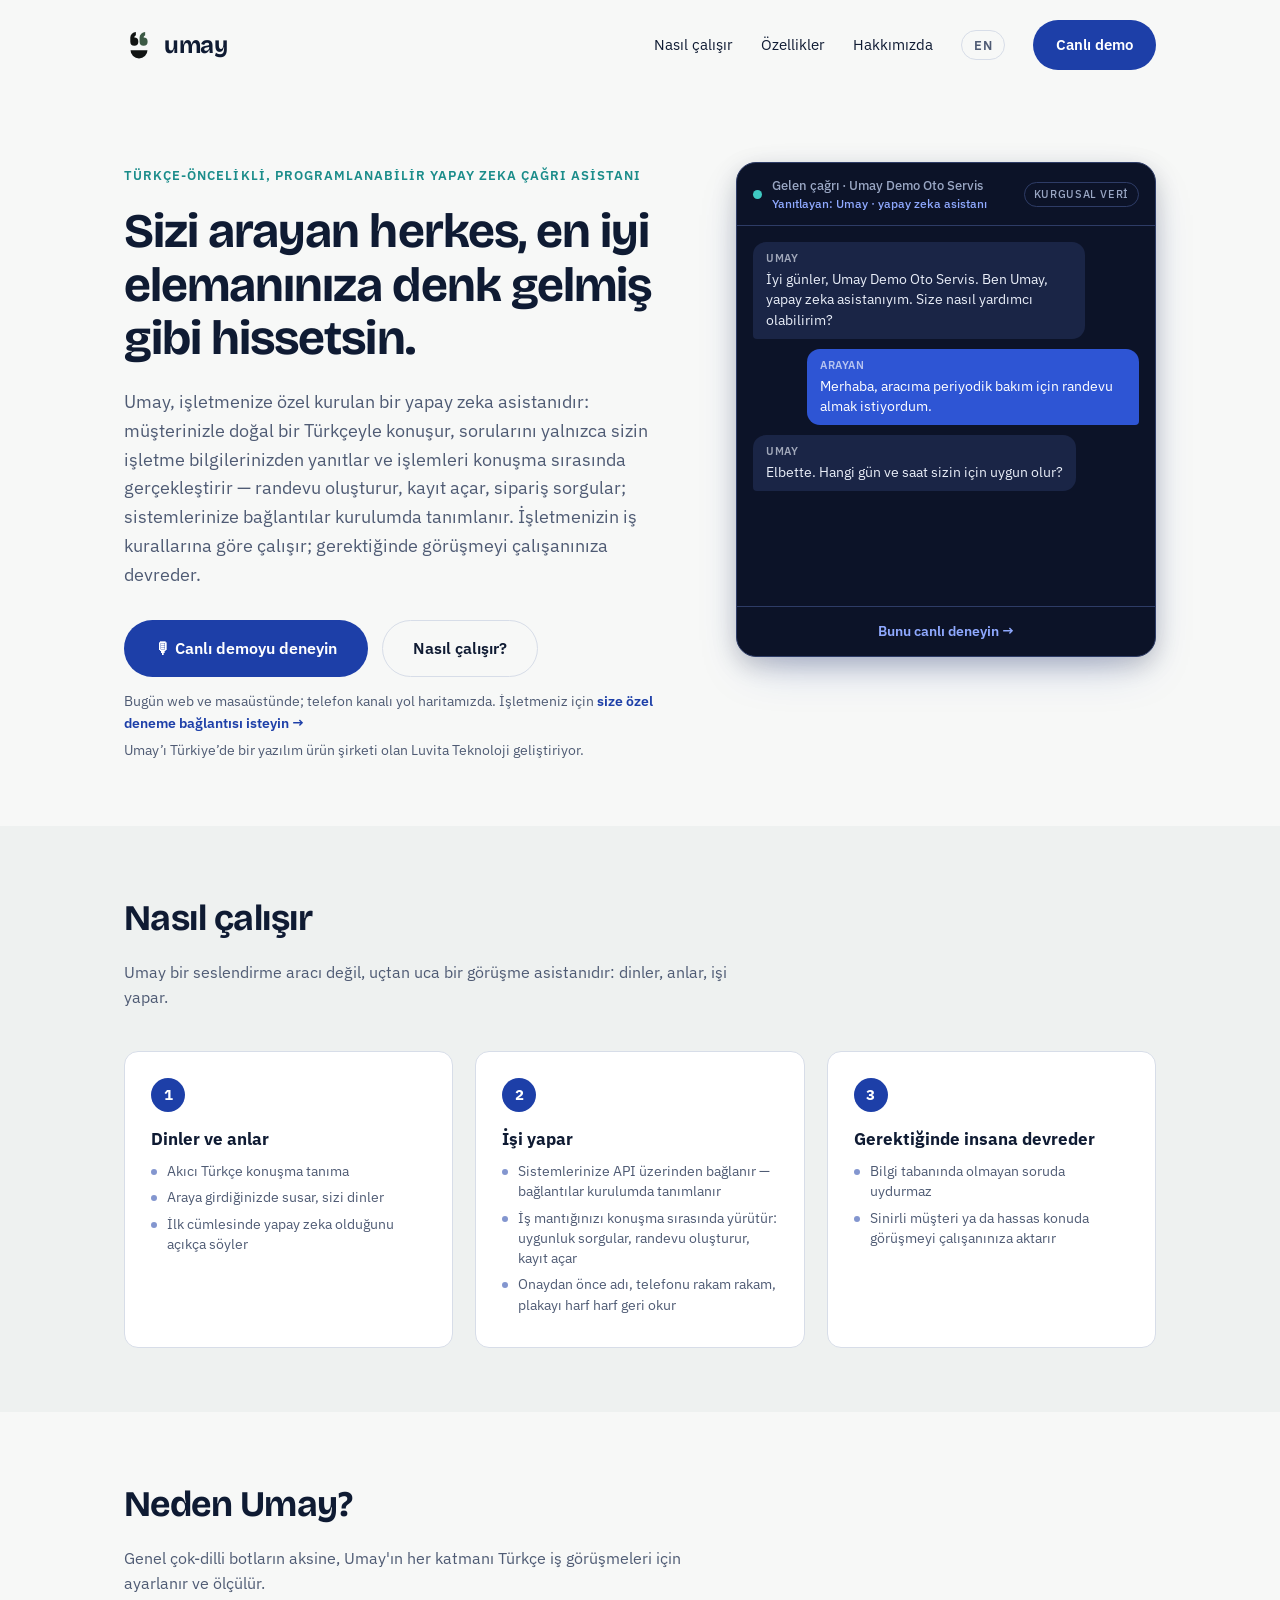
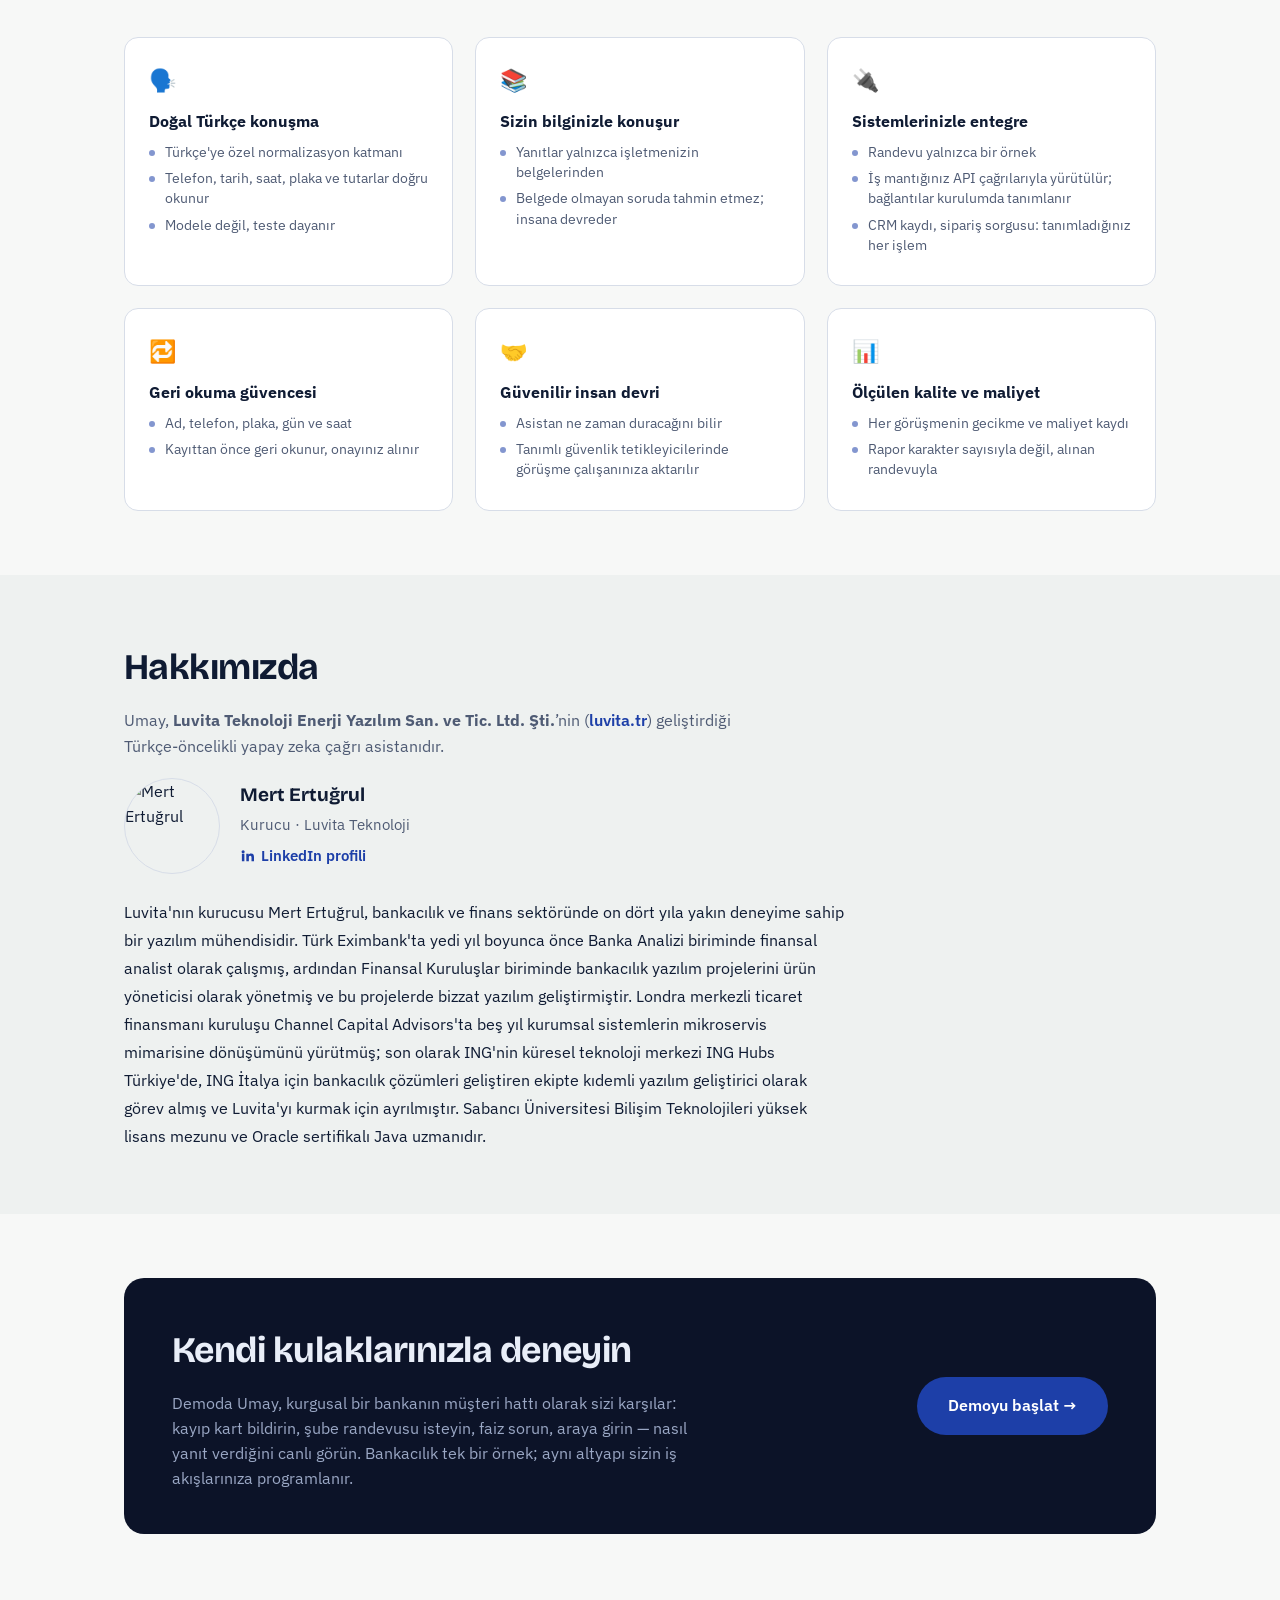
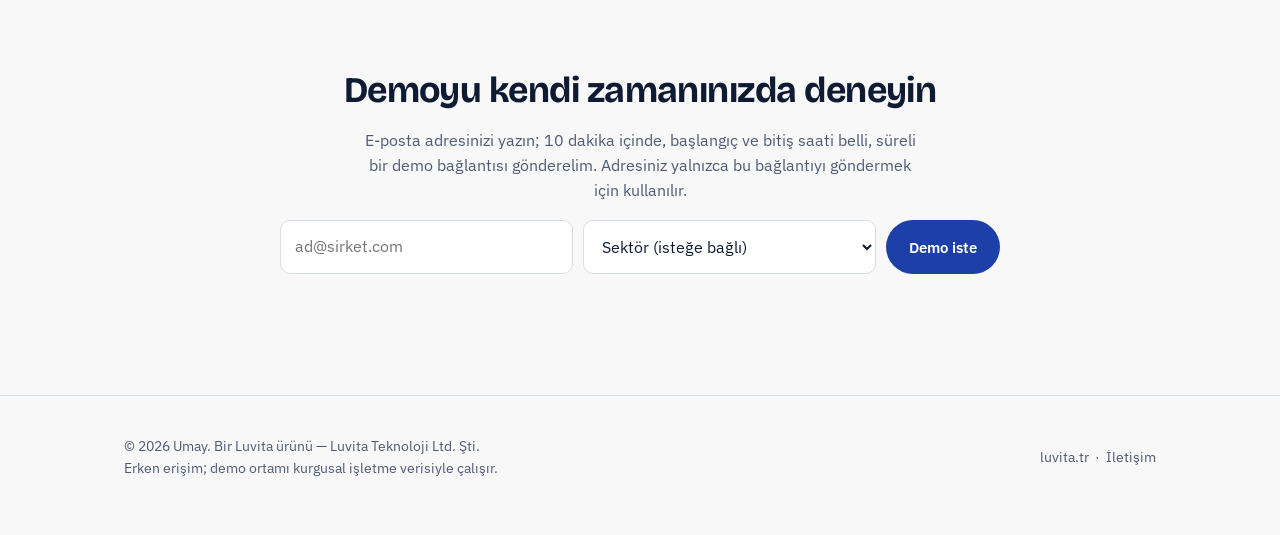
==== commit d25f23a3: "site: new Umay icon (Two voices) in the header and browser tab (#19) Co-authored-by: Mertugrul <1007" ====
--- a/index.html
+++ b/index.html
@@ -4,8 +4,8 @@
 <meta charset="utf-8">
 <meta name="viewport" content="width=device-width, initial-scale=1">
 <meta name="color-scheme" content="light dark">
-<meta name="theme-color" media="(prefers-color-scheme: light)" content="#FFFFFF">
-<meta name="theme-color" media="(prefers-color-scheme: dark)" content="#101312">
+<meta name="theme-color" media="(prefers-color-scheme: light)" content="#F7F8F7">
+<meta name="theme-color" media="(prefers-color-scheme: dark)" content="#0C1328">
 <title>Umay — Türkçe-öncelikli yapay zeka çağrı asistanı</title>
 <meta name="description" content="Umay, işletmenize özel kurulan, müşterilerinizle doğal Türkçe konuşan, randevu alan ve gerektiğinde çalışanınıza devreden yapay zeka asistanıdır. Luvita Teknoloji Ltd. Şti. tarafından geliştirilir.">
 <meta property="og:title" content="Umay — Türkçe-öncelikli yapay zeka çağrı asistanı">
@@ -77,154 +77,288 @@
   ]
 }
 </script>
-<link rel="stylesheet" href="fonts/fonts.css">
+<link rel="preconnect" href="https://fonts.googleapis.com">
+<link rel="preconnect" href="https://fonts.gstatic.com" crossorigin>
+<link href="https://fonts.googleapis.com/css2?family=Bricolage+Grotesque:opsz,wght@12..96,500..700&family=IBM+Plex+Sans:wght@400;500;600;700&display=swap" rel="stylesheet">
 <link rel="stylesheet" href="umay.css">
 <link rel="icon" href="data:image/svg+xml,<svg xmlns='http://www.w3.org/2000/svg' viewBox='0 0 32 32'><style>.i{fill:%23111413}.a{fill:%233C5A45}@media (prefers-color-scheme:dark){.i{fill:%23ECEDE9}.a{fill:%239CC0A6}}</style><g transform='translate(1.6 -2.2) scale(0.9)'><g transform='rotate(180 16 14)'><path class='a' d='M2 9.5A6.5 6.5 0 0 1 15 9.5V16A9 9 0 0 1 6 25V20A4 4 0 0 0 8.5 16A6.5 6.5 0 0 1 2 9.5Z'/><path class='i' d='M17 9.5A6.5 6.5 0 0 1 30 9.5V16A9 9 0 0 1 21 25V20A4 4 0 0 0 23.5 16A6.5 6.5 0 0 1 17 9.5Z'/></g></g><path class='i' d='M6 23A10 8 0 0 0 26 23Z'/></svg>">
 <!-- Cloudflare Web Analytics: cookieless page-view counts for the metrics Sites view (cosmocrew-metrics#15). -->
 <script defer src="https://static.cloudflareinsights.com/beacon.min.js" data-cf-beacon='{"token": "52c85140c2cb4e539ad23cc22a27ac1d"}'></script>
 </head>
 <body>
-<a class="skip" href="#icerik">İçeriğe geç</a>
-
-<header class="wrap top">
-  <a class="brand" href="#">
-    <svg width="34" height="34" viewBox="0 0 32 32" aria-hidden="true">
-      <!-- Umay icon "Two voices" (luvita-docs/brand/README.md): the accent eye is the right-hand one -->
-      <g transform="translate(5.4 0.2) scale(0.66)"><g transform="rotate(180 16 14)">
-        <path class="mark-accent" d="M2 9.5A6.5 6.5 0 0 1 15 9.5V16A9 9 0 0 1 6 25V20A4 4 0 0 0 8.5 16A6.5 6.5 0 0 1 2 9.5Z"/>
-        <path class="mark-ink" d="M17 9.5A6.5 6.5 0 0 1 30 9.5V16A9 9 0 0 1 21 25V20A4 4 0 0 0 23.5 16A6.5 6.5 0 0 1 17 9.5Z"/>
-      </g></g>
-      <path class="mark-ink" d="M7 21.5A9 9 0 0 0 25 21.5Z"/>
-    </svg>
-    <span class="brand-name">umay</span>
-  </a>
-  <nav class="nav" aria-label="Ana menü">
-    <a href="#gorusme">Bir görüşme</a>
-    <a href="#hizmet">Hizmet</a>
-    <a href="demo.html">Canlı demo</a>
-    <a href="en/" lang="en" hreflang="en">English</a>
+
+<header class="wrap">
+  <nav class="nav">
+    <a class="brand" href="#">
+      <svg width="30" height="30" viewBox="0 0 32 32" aria-hidden="true">
+        <!-- Umay icon "Two voices" (luvita-docs/brand/README.md): the accent eye is the right-hand one -->
+        <g transform="translate(5.4 0.2) scale(0.66)"><g transform="rotate(180 16 14)">
+          <path class="mark-accent" d="M2 9.5A6.5 6.5 0 0 1 15 9.5V16A9 9 0 0 1 6 25V20A4 4 0 0 0 8.5 16A6.5 6.5 0 0 1 2 9.5Z"/>
+          <path class="mark-ink" d="M17 9.5A6.5 6.5 0 0 1 30 9.5V16A9 9 0 0 1 21 25V20A4 4 0 0 0 23.5 16A6.5 6.5 0 0 1 17 9.5Z"/>
+        </g></g>
+        <path class="mark-ink" d="M7 21.5A9 9 0 0 0 25 21.5Z"/>
+      </svg>
+      <span class="brand-name">umay</span>
+    </a>
+    <div class="nav-links">
+      <a class="nav-plain" href="#nasil">Nasıl çalışır</a>
+      <a class="nav-plain" href="#ozellikler">Özellikler</a>
+      <a class="nav-plain" href="#hakkimizda">Hakkımızda</a>
+      <a class="nav-lang" href="en/" lang="en" hreflang="en" title="English">EN</a>
+      <a class="btn btn-primary" href="demo.html">Canlı demo</a>
+    </div>
   </nav>
 </header>
 
-<main id="icerik">
-  <div class="wrap band">
-    <section class="hero">
-      <div class="hero-copy">
-        <h1>Her çağrı günün her saatinde, doğal bir Türkçeyle yanıtlansın.</h1>
-        <p class="state mono">Geliştirme aşamasında · demo istenebilir</p>
-        <p class="hero-text">Umay, işletmenize göre kurulan bir yapay zeka çağrı asistanı. Arayanı dinler, sorusunu sizin bilgilerinizden yanıtlar, randevuyu ya da kaydı aynı görüşmede açar.</p>
-        <div class="actions">
-          <a class="btn trial-link" href="mailto:contact@umayconnect.org?subject=Umay%20demo%20talebi&amp;body=Merhaba%2C%0A%0AUmay%27%C4%B1%20denemek%20istiyorum.%0A%0A%C4%B0%C5%9Fletme%20%2F%20sekt%C3%B6r%3A%20%0AAd%3A%20%0A">Demo isteyin</a>
-          <a href="#gorusme">Bu görüşmede ne oldu</a>
-        </div>
-      </div>
-
-      <!-- Örnek görüşme: kurgusal kimlik demo.html ile aynı (Ayşe Demir); yalnızca demoda
-           gösterilen yetenekler (uygunluk sorgusu, randevu, geri okuma, onay). -->
-      <figure class="call" id="callCard" aria-label="Örnek görüşme">
-        <div class="call-bar mono"><span>Gelen çağrı · Umay Demo Oto Servis</span><span>test görüşmesi · kurgusal veri</span></div>
-        <div class="call-body">
-          <div class="cb bot"><span class="who">UMAY</span><span class="txt">İyi günler, Umay Demo Oto Servis. <span class="hl">Ben Umay, yapay zeka asistanıyım.</span></span></div>
-          <div class="cb user"><span class="who">ARAYAN</span><span class="txt">Perşembe öğleden sonra bakım randevusu alabilir miyim?</span></div>
-          <div class="cb bot"><span class="who">UMAY</span><span class="txt">Takvime bakıyorum… <span class="hl">Perşembe 14.00 uygun görünüyor.</span> Adınızı, telefonunuzu ve plakanızı alabilir miyim?</span></div>
-          <div class="cb user"><span class="who">ARAYAN</span><span class="txt">Ayşe Demir. 0 555 246 80 13, plakam 00 ABC 123.</span></div>
-          <div class="cb bot"><span class="who">UMAY</span><span class="txt">Teyit ediyorum: <span class="hl">sıfır, beş beş beş, iki dört altı, sekiz sıfır, on üç. Plaka: sıfır sıfır, A B C, yüz yirmi üç.</span> Onaylıyor musunuz?</span></div>
-          <div class="cb user"><span class="who">ARAYAN</span><span class="txt">Evet, doğru.</span></div>
-          <div class="cb bot"><span class="who">UMAY</span><span class="txt"><span class="hl">Randevunuz oluşturuldu.</span> Perşembe 14.00'te bekliyoruz.</span></div>
-        </div>
-      </figure>
-    </section>
-  </div>
-
-  <div class="wrap band">
-    <section class="split" id="gorusme" aria-labelledby="gorusmeH">
-      <div class="split-head">
-        <h2 id="gorusmeH">Bu görüşmede ne oldu</h2>
-        <p class="lede">Umay'ın her görüşmede yaptığı işler, yukarıdaki görüşmenin kendi sözleriyle.</p>
-      </div>
-      <dl class="split-body claims">
-        <div><dt>"Ben Umay, yapay zeka asistanıyım."</dt><dd>İlk cümlesinde yapay zeka olduğunu söyler. Sorulduğunda hiçbir zaman inkâr etmez.</dd></div>
-        <div><dt>"Perşembe 14.00 uygun görünüyor."</dt><dd>Takviminize bakar. Boş olmayan bir saati önermez.</dd></div>
-        <div><dt>"sıfır, beş beş beş, iki dört altı…"</dt><dd>Adı, telefonu rakam rakam, plakayı harf harf geri okur ve kayıttan önce onay alır.</dd></div>
-        <div><dt>"Randevunuz oluşturuldu."</dt><dd>İşi görüşmenin içinde bitirir: randevu, kayıt ya da sorgu sizin sisteminizde yapılır.</dd></div>
-        <div><dt class="none">Bu görüşmede olmayan</dt><dd>Bilgilerinizde olmayan bir soruda uydurmaz; görüşmeyi çalışanınıza aktarır.</dd></div>
-      </dl>
-    </section>
-  </div>
-
-  <div class="wrap band-thin">
-    <section class="split" id="hizmet" aria-labelledby="hizmetH">
-      <div class="split-head"><h2 id="hizmetH">Kurulumu ve bakımı bizde</h2></div>
-      <div class="split-body prose">
-        <p class="big">Umay'ı işletmenize göre biz kuracağız. Bir şeyin değişmesi gerektiğinde bizi arayacaksınız.</p>
-        <p>Umay bir şeyi yanlış yaparsa nedenini bulup düzelteceğiz; bu her zaman ücretsiz. Umay'ın zaten yaptığı işlerdeki değişiklikler planınıza dahil olacak. Yeni bir bölüm, dil ya da sistem bağlantısının fiyatını ise işe başlamadan önce söyleyeceğiz.</p>
-      </div>
-    </section>
-  </div>
-
-  <div class="wrap band">
-    <section class="split slotreq" id="slotReq" data-base="" hidden aria-labelledby="slotReqH">
-      <div class="split-head"><h2 id="slotReqH">Demoyu kendi zamanınızda deneyin</h2></div>
-      <div class="split-body prose">
-        <p>E-posta adresinizi yazın; 10 dakika içinde, başlangıç ve bitiş saati belli, süreli bir demo bağlantısı gönderelim. Adresiniz yalnızca bu bağlantıyı göndermek için kullanılır.</p>
+<main>
+  <section class="hero wrap">
+    <div class="hero-copy">
+      <span class="eyebrow">Türkçe-öncelikli, programlanabilir yapay zeka çağrı asistanı</span>
+      <h1>Sizi arayan herkes, en iyi elemanınıza denk gelmiş gibi hissetsin.</h1>
+      <p class="lead">
+        Umay, işletmenize özel kurulan bir yapay zeka asistanıdır: müşterinizle doğal bir
+        Türkçeyle konuşur, sorularını yalnızca sizin işletme bilgilerinizden yanıtlar ve
+        işlemleri konuşma sırasında gerçekleştirir — randevu oluşturur, kayıt açar, sipariş
+        sorgular; sistemlerinize bağlantılar kurulumda tanımlanır. İşletmenizin iş kurallarına
+        göre çalışır; gerektiğinde görüşmeyi çalışanınıza devreder.
+      </p>
+      <div class="hero-ctas">
+        <a class="btn btn-primary btn-lg" href="demo.html">🎙 Canlı demoyu deneyin</a>
+        <a class="btn btn-ghost btn-lg" href="#nasil">Nasıl çalışır?</a>
+      </div>
+      <p class="hero-note">Bugün web ve masaüstünde; telefon kanalı yol haritamızda.
+        İşletmeniz için <a class="trial-link" href="mailto:contact@umayconnect.org?subject=Umay%20canl%C4%B1%20demo%20talebi&body=Merhaba%2C%0A%0ACanl%C4%B1%20demoyu%20denemek%20istiyorum.%20Uygun%20oldu%C4%9Funuzda%20a%C3%A7ar%20m%C4%B1s%C4%B1n%C4%B1z%3F%0A%0A%C4%B0%C5%9Fletme%20%2F%20sekt%C3%B6r%3A%20%0AAd%3A%20%0A">size özel deneme bağlantısı isteyin&nbsp;→</a></p>
+      <p class="hero-note hero-maker">Umay&rsquo;ı Türkiye&rsquo;de bir yazılım ürün şirketi olan Luvita Teknoloji geliştiriyor.</p>
+    </div>
+
+    <!-- Örnek görüşme: kurgusal kimlik demo.html ile aynı (Ayşe Demir); yalnızca demoda
+         gösterilen yetenekler (uygunluk sorgusu, randevu, geri okuma, onay). -->
+    <div class="call-card" id="callCard" aria-label="Örnek görüşme dökümü">
+      <div class="call-card-bar">
+        <span class="call-dot" aria-hidden="true"></span>
+        <span class="call-title">Gelen çağrı · Umay Demo Oto Servis<span class="call-sub">Yanıtlayan: Umay · yapay zeka asistanı</span></span>
+        <span class="call-chip">kurgusal veri</span>
+      </div>
+      <div class="call-body">
+        <div class="cb bot"><span class="who">Umay</span><span class="txt">İyi günler, Umay Demo Oto Servis. Ben Umay, yapay zeka asistanıyım. Size nasıl yardımcı olabilirim?</span></div>
+        <div class="cb user"><span class="who">Arayan</span><span class="txt">Merhaba, aracıma periyodik bakım için randevu almak istiyordum.</span></div>
+        <div class="cb bot"><span class="who">Umay</span><span class="txt">Elbette. Hangi gün ve saat sizin için uygun olur?</span></div>
+        <div class="cb user"><span class="who">Arayan</span><span class="txt">Perşembe öğleden sonra olabilir mi?</span></div>
+        <div class="cb bot"><span class="who">Umay</span><span class="txt">Takvime bakıyorum… Perşembe 14.00 uygun görünüyor. Adınızı, telefonunuzu ve plakanızı alabilir miyim?</span></div>
+        <div class="cb user"><span class="who">Arayan</span><span class="txt">Ayşe Demir. Telefonum 0 555 246 80 13, plakam 00 ABC 123.</span></div>
+        <div class="cb bot"><span class="who">Umay</span><span class="txt">Teyit ediyorum: Ayşe Demir. Telefon: sıfır, beş beş beş, iki dört altı, sekiz sıfır, on üç. Plaka: sıfır sıfır, A B C, yüz yirmi üç. Perşembe saat 14.00, periyodik bakım. Onaylıyor musunuz?</span></div>
+        <div class="cb user"><span class="who">Arayan</span><span class="txt">Evet, doğru.</span></div>
+        <div class="cb bot"><span class="who">Umay</span><span class="txt">Randevunuz oluşturuldu. Perşembe 14.00'te bekliyoruz, iyi günler dilerim.</span></div>
+        <div class="call-result">✓ Randevu oluşturuldu — geri okumayla teyitli</div>
+      </div>
+      <a class="call-card-cta" href="demo.html">Bunu canlı deneyin →</a>
+    </div>
+  </section>
+
+  <section class="section-alt" id="nasil">
+    <div class="wrap">
+      <h2>Nasıl çalışır</h2>
+      <p class="section-sub">Umay bir seslendirme aracı değil, uçtan uca bir görüşme asistanıdır: dinler, anlar, işi yapar.</p>
+      <div class="steps">
+        <div class="step">
+          <div class="step-num">1</div>
+          <h3>Dinler ve anlar</h3>
+          <ul>
+            <li>Akıcı Türkçe konuşma tanıma</li>
+            <li>Araya girdiğinizde susar, sizi dinler</li>
+            <li>İlk cümlesinde yapay zeka olduğunu açıkça söyler</li>
+          </ul>
+        </div>
+        <div class="step">
+          <div class="step-num">2</div>
+          <h3>İşi yapar</h3>
+          <ul>
+            <li>Sistemlerinize API üzerinden bağlanır — bağlantılar kurulumda tanımlanır</li>
+            <li>İş mantığınızı konuşma sırasında yürütür: uygunluk sorgular, randevu oluşturur, kayıt açar</li>
+            <li>Onaydan önce adı, telefonu rakam rakam, plakayı harf harf geri okur</li>
+          </ul>
+        </div>
+        <div class="step">
+          <div class="step-num">3</div>
+          <h3>Gerektiğinde insana devreder</h3>
+          <ul>
+            <li>Bilgi tabanında olmayan soruda uydurmaz</li>
+            <li>Sinirli müşteri ya da hassas konuda görüşmeyi çalışanınıza aktarır</li>
+          </ul>
+        </div>
+      </div>
+    </div>
+  </section>
+
+  <section id="ozellikler">
+    <div class="wrap">
+      <h2>Neden Umay?</h2>
+      <p class="section-sub">Genel çok-dilli botların aksine, Umay'ın her katmanı Türkçe iş görüşmeleri için ayarlanır ve ölçülür.</p>
+      <div class="features">
+        <div class="feature">
+          <span class="icon">🗣️</span>
+          <h3>Doğal Türkçe konuşma</h3>
+          <ul>
+            <li>Türkçe'ye özel normalizasyon katmanı</li>
+            <li>Telefon, tarih, saat, plaka ve tutarlar doğru okunur</li>
+            <li>Modele değil, teste dayanır</li>
+          </ul>
+        </div>
+        <div class="feature">
+          <span class="icon">📚</span>
+          <h3>Sizin bilginizle konuşur</h3>
+          <ul>
+            <li>Yanıtlar yalnızca işletmenizin belgelerinden</li>
+            <li>Belgede olmayan soruda tahmin etmez; insana devreder</li>
+          </ul>
+        </div>
+        <div class="feature">
+          <span class="icon">🔌</span>
+          <h3>Sistemlerinizle entegre</h3>
+          <ul>
+            <li>Randevu yalnızca bir örnek</li>
+            <li>İş mantığınız API çağrılarıyla yürütülür; bağlantılar kurulumda tanımlanır</li>
+            <li>CRM kaydı, sipariş sorgusu: tanımladığınız her işlem</li>
+          </ul>
+        </div>
+        <div class="feature">
+          <span class="icon">🔁</span>
+          <h3>Geri okuma güvencesi</h3>
+          <ul>
+            <li>Ad, telefon, plaka, gün ve saat</li>
+            <li>Kayıttan önce geri okunur, onayınız alınır</li>
+          </ul>
+        </div>
+        <div class="feature">
+          <span class="icon">🤝</span>
+          <h3>Güvenilir insan devri</h3>
+          <ul>
+            <li>Asistan ne zaman duracağını bilir</li>
+            <li>Tanımlı güvenlik tetikleyicilerinde görüşme çalışanınıza aktarılır</li>
+          </ul>
+        </div>
+        <div class="feature">
+          <span class="icon">📊</span>
+          <h3>Ölçülen kalite ve maliyet</h3>
+          <ul>
+            <li>Her görüşmenin gecikme ve maliyet kaydı</li>
+            <li>Rapor karakter sayısıyla değil, alınan randevuyla</li>
+          </ul>
+        </div>
+      </div>
+    </div>
+  </section>
+
+  <section class="section-alt" id="hakkimizda">
+    <div class="wrap">
+      <h2>Hakkımızda</h2>
+      <p class="section-sub">Umay, <b>Luvita Teknoloji Enerji Yazılım San. ve Tic.
+      Ltd. Şti.</b>&rsquo;nin (<a class="inline-link" href="https://luvita.tr">luvita.tr</a>) geliştirdiği
+      Türkçe-öncelikli yapay zeka çağrı asistanıdır.</p>
+      <div class="founder">
+        <img class="founder-photo" src="mert-ertugrul.jpg" width="96" height="96"
+             alt="Mert Ertuğrul" loading="lazy">
         <div>
-          <form id="slotForm">
-            <label class="f-mail">E-posta<input type="email" id="slotEmail" required autocomplete="email" placeholder="ad@isletmeniz.com.tr"></label>
-            <label class="f-sector">Sektör (isteğe bağlı)<select id="slotSector">
-              <option value="">Seçin</option>
-              <option value="banka">Banka</option>
-              <option value="enerji">Enerji</option>
-              <option value="oto-servis">Otomotiv</option>
-              <option value="saglik">Sağlık</option>
-              <option value="egitim">Eğitim</option>
-              <option value="kamu">Kamu</option>
-            </select></label>
-            <button type="submit" id="slotBtn" class="btn">Demo iste</button>
-          </form>
-          <div class="msg" id="slotMsg" role="status"></div>
-        </div>
-      </div>
-    </section>
-  </div>
+          <div class="founder-name">Mert Ertuğrul</div>
+          <div class="founder-role">Kurucu · Luvita Teknoloji</div>
+          <a class="founder-linkedin" href="https://www.linkedin.com/in/merty-ertugrul/"
+             rel="noopener" target="_blank"><svg viewBox="0 0 24 24" aria-hidden="true"><path d="M4.98 3.5a2.5 2.5 0 1 1 0 5 2.5 2.5 0 0 1 0-5zM3 9h4v12H3zM10 9h3.8v1.64h.05c.53-.95 1.83-1.95 3.77-1.95 4.03 0 4.78 2.5 4.78 5.76V21h-4v-5.66c0-1.35-.03-3.09-1.96-3.09-1.96 0-2.26 1.47-2.26 2.99V21h-4z"/></svg> LinkedIn profili</a>
+        </div>
+      </div>
+      <p class="about-text">Luvita'nın kurucusu Mert Ertuğrul, bankacılık ve finans sektöründe on dört
+      yıla yakın deneyime sahip bir yazılım mühendisidir. Türk Eximbank'ta yedi yıl boyunca
+      önce Banka Analizi biriminde finansal analist olarak çalışmış, ardından Finansal
+      Kuruluşlar biriminde bankacılık yazılım projelerini ürün yöneticisi olarak yönetmiş ve
+      bu projelerde bizzat yazılım geliştirmiştir. Londra merkezli ticaret finansmanı
+      kuruluşu Channel Capital Advisors'ta beş yıl kurumsal sistemlerin mikroservis
+      mimarisine dönüşümünü yürütmüş; son olarak ING'nin küresel teknoloji merkezi
+      ING Hubs Türkiye'de, ING İtalya için bankacılık çözümleri geliştiren ekipte kıdemli
+      yazılım geliştirici olarak görev almış ve Luvita'yı kurmak için ayrılmıştır. Sabancı
+      Üniversitesi Bilişim Teknolojileri yüksek lisans mezunu ve Oracle sertifikalı Java
+      uzmanıdır.</p>
+    </div>
+  </section>
+
+  <section>
+    <div class="wrap">
+      <div class="demo-card">
+        <div>
+          <h2>Kendi kulaklarınızla deneyin</h2>
+          <p>Demoda Umay, kurgusal bir bankanın müşteri hattı olarak sizi karşılar: kayıp
+          kart bildirin, şube randevusu isteyin, faiz sorun, araya girin — nasıl yanıt
+          verdiğini canlı görün. Bankacılık tek bir örnek; aynı altyapı sizin iş
+          akışlarınıza programlanır.</p>
+        </div>
+        <a class="btn btn-primary btn-lg" href="demo.html">Demoyu başlat →</a>
+      </div>
+    </div>
+  </section>
+
+  <section class="slotreq" id="slotReq" data-base="" hidden aria-labelledby="slotReqH">
+    <div class="wrap">
+      <h2 id="slotReqH">Demoyu kendi zamanınızda deneyin</h2>
+      <p>E-posta adresinizi yazın; 10 dakika içinde, başlangıç ve bitiş saati belli,
+        süreli bir demo bağlantısı gönderelim. Adresiniz yalnızca bu bağlantıyı göndermek için kullanılır.</p>
+      <form id="slotForm">
+        <input type="email" id="slotEmail" required autocomplete="email" placeholder="ad@sirket.com" aria-label="E-posta adresi">
+        <select id="slotSector" aria-label="Sektör (isteğe bağlı)">
+          <option value="">Sektör (isteğe bağlı)</option>
+          <option value="banka">Banka</option>
+          <option value="enerji">Enerji</option>
+          <option value="oto-servis">Otomotiv</option>
+          <option value="saglik">Sağlık</option>
+          <option value="egitim">Eğitim</option>
+          <option value="kamu">Kamu</option>
+        </select>
+        <button type="submit" id="slotBtn" class="btn btn-primary">Demo iste</button>
+      </form>
+      <div class="msg" id="slotMsg" role="status"></div>
+    </div>
+  </section>
 </main>
 
 <footer>
-  <div class="foot">
+  <div class="wrap foot">
     <span>© 2026 Umay. Bir Luvita ürünü — <a href="https://luvita.tr/">Luvita Teknoloji Ltd. Şti.</a><br>
-    Demo ortamı kurgusal işletme verisiyle çalışır.</span>
-    <span class="foot-links"><a href="mailto:contact@umayconnect.org">contact@umayconnect.org</a><a href="https://luvita.tr/">luvita.tr</a></span>
+    Erken erişim; demo ortamı kurgusal işletme verisiyle çalışır.</span>
+    <span><a href="https://luvita.tr">luvita.tr</a>
+    &nbsp;·&nbsp; <a href="mailto:contact@umayconnect.org">İletişim</a></span>
   </div>
 </footer>
 
 <script defer src="slotreq.js"></script>
 <script>
-// Sample-call replay: progressive enhancement over the static transcript.
+// Hero call-card replay: progressive enhancement over the static transcript.
 // No JS or prefers-reduced-motion => the full transcript stays visible as-is.
-// Lines are hidden with visibility, not removed, so the card keeps its height and nothing moves.
 (function () {
   if (window.matchMedia('(prefers-reduced-motion: reduce)').matches) return;
   var card = document.getElementById('callCard');
-  if (!card || !('IntersectionObserver' in window)) return;
-  var items = Array.prototype.slice.call(card.querySelectorAll('.cb'));
+  if (!card) return;
+  var body = card.querySelector('.call-body');
+  var items = Array.prototype.slice.call(card.querySelectorAll('.cb, .call-result'));
   // The greeting (it says Umay is an AI) and the caller's first line are never hidden.
   var SHOWN = 2;
-  if (items.length <= SHOWN) return;
   items.slice(SHOWN).forEach(function (el) { el.classList.add('pending'); });
+  if (!items.length || items.length <= SHOWN) return;
+
+  // Fixed-height panel at every width: follow the newest line (the AI disclosure sits in the bar).
+  function scrollBottom() { body.scrollTop = body.scrollHeight; }
 
   function typeBot(el, done) {
     var txt = el.querySelector('.txt');
-    var html = txt.innerHTML, full = txt.textContent;
+    var full = txt.textContent;
     txt.textContent = '';
     el.classList.remove('pending');
     el.classList.add('typing');
-    // Time-based, so a throttled background tab catches up instead of crawling.
+    // Time-based, not tick-based: browsers throttle timers in background tabs,
+    // and elapsed-time progress lets the transcript catch up instead of crawling.
     var start = performance.now();
     var t = setInterval(function () {
       var n = Math.min(full.length, Math.floor((performance.now() - start) / 28));
       txt.textContent = full.slice(0, n);
+      scrollBottom();
       if (n >= full.length) {
         clearInterval(t);
-        txt.innerHTML = html; // restore the underlined phrases
         el.classList.remove('typing');
         done();
       }
@@ -234,20 +368,36 @@
   function showUser(el, done) {
     el.classList.remove('pending');
     el.classList.add('dots');
-    setTimeout(function () { el.classList.remove('dots'); done(); }, 500);
+    scrollBottom();
+    setTimeout(function () {
+      el.classList.remove('dots');
+      scrollBottom();
+      done();
+    }, 500);
   }
 
   function step(idx) {
     if (idx >= items.length) return; // plays once; no timers left running
     var el = items[idx];
     var next = function () { setTimeout(function () { step(idx + 1); }, 800); };
-    if (el.classList.contains('bot')) typeBot(el, next); else showUser(el, next);
+    if (el.classList.contains('call-result')) {
+      el.classList.remove('pending');
+      scrollBottom();
+      step(idx + 1);
+    } else if (el.classList.contains('bot')) {
+      typeBot(el, next);
+    } else {
+      showUser(el, next);
+    }
   }
 
+  var started = false;
   var io = new IntersectionObserver(function (entries) {
+    if (started) return;
     if (entries.some(function (e) { return e.isIntersecting; })) {
+      started = true;
       io.disconnect();
-      step(SHOWN);
+      setTimeout(function () { step(SHOWN); }, 0);
     }
   }, { threshold: 0.15 });
   io.observe(card);
--- a/umay.css
+++ b/umay.css
@@ -1,170 +1,337 @@
-/* Umay site: landing pages (/ and /en/). demo.html and call.html carry their own styles.
-   Design brief: site/DESIGN.md. Colours are Luvita's ink and moss (luvita-docs/brand/README.md,
-   founder decision 2026-11-17), the same values as luvita.tr's round 2 tokens.
-
-   Measured contrast (WCAG 2.x), on background / on well:
-     light  ink 18.5 / 16.9   soft 13.1 / 12.0   muted 7.7 / 7.0   moss 7.7 / 7.0
-     dark   ink 15.9 / 14.6   soft 11.7 / 10.8   muted 7.2 / 6.7   moss 9.4 / 8.6
-   Button text: white on moss 7.7 (light); #101312 on light moss 9.4 (dark). */
+/* Umay — site + demo shared styles */
 
 :root {
-  --bg: #FFFFFF;
-  --well: #F3F5F3;      /* the caller's lines, quiet surfaces */
+  /* İznik palette (#193): cobalt and turquoise on tile white, a spot of bole red.
+     Light values here; the dark set follows the visitor's setting below. */
+  --bg: #F7F8F7;
+  --bg-2: #EEF1F0;
+  --ink: #0F1B33;
+  --muted: #4F5B74;
+  --line: #D7DDE8;
+  --accent: #1D3FA8;      /* cobalt */
+  --accent-deep: #15308A;
+  --accent-link: #1D3FA8; /* links and small cobalt text; lighter in dark */
+  --second: #1A8C8A;      /* turquoise: labels and large text only */
+  --spot: #B3202C;        /* bole red: one mark at a time, never a button */
+  --on-accent: #FFFFFF;
   --card: #FFFFFF;
-  --ink: #111413;
-  --soft: #2B3230;
-  --muted: #4D5552;
-  --rule: #CFD4D1;
-  --moss: #3C5A45;      /* the accent: headings, buttons, underlines, Umay's label */
-  --moss-deep: #2E4636;
-  --on-moss: #FFFFFF;
-  --err: #A3262F;
-  --font: "Bricolage Grotesque", ui-sans-serif, system-ui, -apple-system, "Segoe UI", sans-serif;
-  --mono: "IBM Plex Mono", ui-monospace, "SF Mono", Menlo, Consolas, monospace;
+  --radius: 14px;
+  --font-display: "Bricolage Grotesque", "Helvetica Neue", Arial, sans-serif;
+  --font-ui: "IBM Plex Sans", -apple-system, BlinkMacSystemFont, "Segoe UI", sans-serif;
   color-scheme: light;
 }
 @media (prefers-color-scheme: dark) {
   :root {
-    --bg: #101312;
-    --well: #1F2522;
-    --card: #151917;
-    --ink: #ECEDE9;
-    --soft: #C9CEC9;
-    --muted: #9BA39F;
-    --rule: #2A302D;
-    --moss: #9CC0A6;
-    --moss-deep: #B9D6C1;
-    --on-moss: #101312;
-    --err: #F0A3A8;
+    --bg: #0C1328;
+    --bg-2: #111A33;
+    --ink: #E9EEF8;
+    --muted: #9AA7C4;
+    --line: #243052;
+    --accent: #2E55D4;
+    --accent-deep: #4568E0;
+    --accent-link: #8FA9FF;
+    --second: #3FC9C2;
+    --spot: #F0646E;
+    --on-accent: #FFFFFF;
+    --card: #121B36;
     color-scheme: dark;
   }
 }
 
-* { box-sizing: border-box; }
+* { box-sizing: border-box; margin: 0; padding: 0; }
+
 html { scroll-behavior: smooth; }
-@media (prefers-reduced-motion: reduce) { html { scroll-behavior: auto; } }
+
 body {
-  margin: 0; background: var(--bg); color: var(--ink);
-  font-family: var(--font); font-size: 18px; line-height: 1.6;
+  font-family: var(--font-ui);
+  color: var(--ink);
+  background: var(--bg);
+  line-height: 1.6;
   -webkit-font-smoothing: antialiased;
 }
-h1, h2, p, dl, dd, figure { margin: 0; }
-a { color: var(--ink); text-decoration-color: var(--moss); text-decoration-thickness: 2px; text-underline-offset: 4px; }
-a:hover { color: var(--moss); }
-a:focus-visible, button:focus-visible, input:focus-visible, select:focus-visible {
-  outline: 2px solid var(--moss); outline-offset: 3px;
-}
-
-.wrap { max-width: 1200px; margin: 0 auto; padding: 0 32px; }
-.mono { font-family: var(--mono); font-weight: 400; }
-
-/* ---- header ---- */
-.top { display: flex; flex-wrap: wrap; align-items: center; justify-content: space-between; gap: 8px 16px; padding: 22px 0 18px; }
-.brand { display: inline-flex; align-items: center; gap: 12px; text-decoration: none; color: var(--ink); }
+
+a { color: inherit; text-decoration: none; }
+
+.wrap { max-width: 1080px; margin: 0 auto; padding: 0 24px; }
+
+/* ---- nav ---- */
+.nav {
+  display: flex; align-items: center; justify-content: space-between;
+  padding: 20px 0;
+}
+.nav-links { display: flex; align-items: center; gap: 28px; font-size: 15px; }
+.nav-links a:not(.btn):hover { color: var(--accent-link); }
+
+/* language switcher — unlike .nav-plain it stays visible on mobile */
+.nav-lang {
+  font-size: 12.5px; font-weight: 600; letter-spacing: .04em;
+  border: 1px solid var(--line); border-radius: 999px; padding: 4px 12px;
+  color: var(--muted);
+}
+.nav-lang:hover { border-color: var(--accent); }
+
+.brand { display: inline-flex; align-items: center; gap: 10px; }
 .brand svg { display: block; }
-/* Umay icon "Two voices": the moss eye is the right-hand one (luvita-docs/brand/README.md) */
-.brand .mark-ink { fill: var(--ink); }
-.brand .mark-accent { fill: var(--moss); }
-.brand-name { font-size: 28px; font-weight: 700; letter-spacing: -0.02em; line-height: 1; }
-.nav { display: flex; flex-wrap: wrap; gap: 0 26px; font-size: 15px; }
-.nav a { text-decoration: none; padding: 12px 0; display: inline-block; }
+/* Umay icon "Two voices": Luvita's ink and moss (luvita-docs/brand/README.md), not the site palette */
+.brand .mark-ink { fill: #111413; }
+.brand .mark-accent { fill: #3C5A45; }
+@media (prefers-color-scheme: dark) {
+  .brand .mark-ink { fill: #ECEDE9; }
+  .brand .mark-accent { fill: #9CC0A6; }
+}
+.brand-name {
+  font-family: var(--font-display);
+  font-weight: 700; font-size: 24px; letter-spacing: -0.02em;
+}
+
+/* ---- buttons ---- */
+.btn {
+  display: inline-flex; align-items: center; justify-content: center; gap: 8px;
+  padding: 12px 22px; border-radius: 999px; border: 1px solid transparent;
+  font-family: var(--font-ui); font-size: 15px; font-weight: 600;
+  cursor: pointer; transition: all .15s ease;
+}
+.btn-primary { background: var(--accent); color: var(--on-accent); }
+.btn-primary:hover { background: var(--accent-deep); }
+.btn-ghost { border-color: var(--line); color: var(--ink); background: transparent; }
+.btn-ghost:hover { border-color: var(--ink); }
+.btn-lg { padding: 15px 30px; font-size: 16px; }
+
+/* Call-card tokens — values mirrored from demo.html's inline <style>; keep in sync by hand.
+   The card stays dark in both themes, like a phone's call screen. */
+:root {
+  --panel-bg: #0C1328;
+  --panel-2: #1A2546;
+  --panel-line: #2E3C66;
+  --panel-text: #E9EEF8;
+  --panel-muted: #9AA7C4;
+  --panel-accent: #2E55D4;
+  --panel-accent-soft: #8FA9FF;
+  --panel-green: #3FC9C2;
+}
+@media (prefers-color-scheme: dark) {
+  :root { --panel-bg: #16213F; --panel-2: #223058; }
+}
+
+/* ---- hero ---- */
+.hero {
+  padding-block: 72px 64px;
+  display: grid;
+  grid-template-columns: minmax(0, 1fr) 420px;
+  gap: 48px;
+  align-items: start;
+}
+.hero h1 { font-size: clamp(32px, 4.2vw, 48px); }
+.trial-link, .inline-link { color: var(--accent-link); font-weight: 600; }
+.trial-link:hover, .inline-link:hover { color: var(--accent-deep); text-decoration: underline; }
+
+/* ---- hero call card ---- */
+.call-card {
+  display: flex; flex-direction: column;
+  background: var(--panel-bg);
+  border: 1px solid var(--panel-line);
+  border-radius: 20px;
+  overflow: hidden;
+  box-shadow: 0 18px 50px -18px rgba(29, 63, 168, .35), 0 8px 24px rgba(0, 0, 0, .18);
+}
+.call-card-bar {
+  display: flex; align-items: center; gap: 10px;
+  padding: 14px 16px;
+  border-bottom: 1px solid var(--panel-line);
+  color: var(--panel-muted); font-size: 12.5px; font-weight: 500;
+}
+.call-dot {
+  width: 9px; height: 9px; border-radius: 50%; flex-shrink: 0;
+  background: var(--panel-green);
+}
+.call-chip {
+  margin-left: auto;
+  font-size: 10.5px; text-transform: uppercase; letter-spacing: .06em;
+  border: 1px solid var(--panel-line); border-radius: 999px;
+  padding: 3px 9px; color: var(--panel-muted);
+  white-space: nowrap; flex-shrink: 0;
+}
+/* Wraps rather than truncates: on a phone the bar is ~155 px and the disclosure must stay whole. */
+.call-title { min-width: 0; line-height: 1.35; }
+/* The AI disclosure lives in the bar, so it stays in view while the transcript scrolls like a real chat. */
+.call-sub {
+  display: block; margin-top: 2px; font-size: 11.5px; color: var(--panel-accent-soft);
+}
+.call-body {
+  display: flex; flex-direction: column; gap: 10px;
+  height: 380px; overflow-y: auto;
+  padding: 16px;
+}
+.cb {
+  max-width: 86%;
+  padding: 9px 13px;
+  border-radius: 13px;
+  font-size: 13.5px; line-height: 1.5;
+}
+.cb .who {
+  display: block;
+  font-size: 10.5px; font-weight: 600; letter-spacing: .05em; text-transform: uppercase;
+  opacity: .65; margin-bottom: 2px;
+}
+.cb.bot {
+  align-self: flex-start;
+  background: var(--panel-2); color: var(--panel-text);
+  border-bottom-left-radius: 4px;
+}
+.cb.user {
+  align-self: flex-end;
+  background: var(--panel-accent); color: var(--on-accent);
+  border-bottom-right-radius: 4px;
+}
+.call-result {
+  align-self: center; margin-top: 6px;
+  background: rgba(63, 201, 194, .14); color: var(--panel-green);
+  border: 1px solid rgba(63, 201, 194, .4); border-radius: 999px;
+  padding: 8px 16px; font-size: 13px; font-weight: 600;
+}
+.call-card-cta {
+  display: block; text-align: center;
+  padding: 13px;
+  border-top: 1px solid var(--panel-line);
+  color: var(--panel-accent-soft); font-size: 14px; font-weight: 600;
+}
+.call-card-cta:hover { color: var(--panel-text); background: rgba(46, 85, 212, .18); }
+
+/* JS-managed replay states (script bails out under reduced motion, so these stay inert) */
+.cb.pending, .call-result.pending { display: none; }
+.cb.dots .txt { display: none; }
+.cb.dots::after { content: "· · ·"; letter-spacing: 2px; opacity: .7; }
+@media (prefers-reduced-motion: no-preference) {
+  .call-dot { animation: call-pulse 2s ease-in-out infinite; }
+  .cb.typing .txt::after {
+    content: ""; display: inline-block;
+    width: 2px; height: 1em; margin-left: 2px; vertical-align: text-bottom;
+    background: currentColor;
+    animation: caret-blink 1s steps(1) infinite;
+  }
+  .cb.dots::after { animation: call-pulse 1s ease-in-out infinite; }
+}
+@keyframes call-pulse { 0%, 100% { opacity: 1; } 50% { opacity: .35; } }
+@keyframes caret-blink { 0%, 100% { opacity: 1; } 50% { opacity: 0; } }
+.eyebrow {
+  display: inline-block; font-size: 13px; font-weight: 600; letter-spacing: .08em;
+  text-transform: uppercase; color: var(--second); margin-bottom: 18px;
+}
+h1 {
+  font-family: var(--font-display); font-weight: 700;
+  font-size: clamp(34px, 5.4vw, 58px); line-height: 1.12; letter-spacing: -0.02em;
+  max-width: 17ch;
+}
+.hero p.lead {
+  margin: 22px 0 30px; font-size: 18px; color: var(--muted); max-width: 58ch;
+}
+.hero-ctas { display: flex; gap: 14px; flex-wrap: wrap; align-items: center; }
+.hero-note { margin-top: 14px; font-size: 13.5px; color: var(--muted); }
 
 /* ---- sections ---- */
-.band { border-top: 2px solid var(--ink); }
-.band-thin { border-top: 1px solid var(--rule); }
-.split { display: flex; flex-wrap: wrap; gap: 24px 64px; padding: 72px 0; }
-.split-head { flex: 0 1 300px; min-width: 0; display: flex; flex-direction: column; gap: 14px; }
-.split-body { flex: 999 1 560px; min-width: 0; }
-h2 { font-size: 38px; line-height: 1.05; font-weight: 700; letter-spacing: -0.025em; color: var(--moss); }
-.lede { color: var(--soft); }
-
-/* ---- hero ---- */
-.hero { display: flex; flex-wrap: wrap; align-items: center; gap: 48px 64px; padding: 48px 0 88px; }
-.hero-copy { flex: 1 1 440px; min-width: 0; display: flex; flex-direction: column; gap: 24px; }
-h1 { font-size: clamp(38px, 5.2vw, 58px); line-height: 1.0; font-weight: 700; letter-spacing: -0.035em; color: var(--moss); }
-.state { font-size: 13px; color: var(--muted); }
-.hero-text { max-width: 500px; font-size: 19px; color: var(--soft); }
-.actions { display: flex; flex-wrap: wrap; align-items: center; gap: 12px 28px; }
-.actions a:not(.btn) { font-weight: 600; padding: 12px 0; }
-
-.btn {
-  display: inline-block; font: inherit; font-weight: 600; font-size: 17px; line-height: 1.4;
-  padding: 13px 24px; border: 0; border-radius: 4px; cursor: pointer;
-  background: var(--moss); color: var(--on-moss); text-decoration: none;
-}
-.btn:hover { background: var(--moss-deep); color: var(--on-moss); }
-.btn:disabled { opacity: .55; cursor: default; }
-
-/* ---- the sample call ---- */
-.call { flex: 1 1 480px; min-width: 0; background: var(--card); border: 1px solid var(--rule); border-radius: 6px; overflow: hidden; font-size: 16px; line-height: 1.5; }
-.call-bar { display: flex; flex-wrap: wrap; justify-content: space-between; gap: 4px 12px; padding: 14px 20px; border-bottom: 1px solid var(--rule); font-size: 12px; color: var(--muted); }
-.call-body { display: flex; flex-direction: column; gap: 14px; padding: 18px 20px 20px; }
-.cb { max-width: 82%; display: flex; flex-direction: column; gap: 3px; }
-.cb .who { font-family: var(--mono); font-size: 11px; letter-spacing: .04em; }
-.cb.bot { align-self: flex-start; }
-.cb.bot .who { color: var(--moss); }
-.cb.user { align-self: flex-end; align-items: flex-end; text-align: right; }
-.cb.user .who { color: var(--muted); }
-.cb.user .txt { background: var(--well); color: var(--soft); padding: 8px 12px; border-radius: 4px; }
-.cb .gloss { font-size: 13px; color: var(--muted); }
-.hl { text-decoration: underline; text-decoration-color: var(--moss); text-decoration-thickness: 2px; text-underline-offset: 4px; }
-
-/* Replay (progressive enhancement, index.html script): lines appear one by one; the card keeps
-   its full height from the start, so nothing below it moves. No JS or reduced motion: all static. */
-.cb.pending { visibility: hidden; }
-.cb.typing .gloss, .cb.dots .gloss { visibility: hidden; } /* the English gloss shows once its line is done */
-.cb.dots .txt { visibility: hidden; position: relative; }
-.cb.dots .txt::after { content: "· · ·"; visibility: visible; position: absolute; right: 12px; letter-spacing: 2px; color: var(--muted); }
-.cb.typing .txt::after { content: ""; display: inline-block; width: 2px; height: 1em; margin-left: 2px; vertical-align: text-bottom; background: currentColor; }
-@media (prefers-reduced-motion: no-preference) {
-  .cb.typing .txt::after { animation: caret-blink 1s steps(1) infinite; }
-}
-@keyframes caret-blink { 0%, 100% { opacity: 1; } 50% { opacity: 0; } }
-
-/* ---- what happened in this call ---- */
-.claims { display: flex; flex-direction: column; }
-.claims > div { display: flex; flex-wrap: wrap; gap: 6px 32px; padding: 20px 0; border-top: 1px solid var(--rule); }
-.claims > div:last-child { border-bottom: 1px solid var(--rule); }
-.claims dt { flex: 1 1 260px; min-width: 0; font-family: var(--mono); font-size: 14px; color: var(--moss); }
-.claims dt.none { color: var(--muted); }
-.claims dt .gloss { display: block; margin-top: 4px; font-family: var(--font); color: var(--muted); }
-.claims dd { flex: 1 1 320px; min-width: 0; color: var(--soft); }
-
-/* ---- service ---- */
-.prose { max-width: 700px; display: flex; flex-direction: column; gap: 20px; }
-.prose .big { font-size: 22px; line-height: 1.45; color: var(--ink); }
-.prose p { color: var(--soft); }
-
-/* ---- demo request (#201; slotreq.js shows it when slots.json has an api) ---- */
+section { padding: 64px 0; }
+.section-alt { background: var(--bg-2); }
+h2 {
+  font-family: var(--font-display); font-weight: 700;
+  font-size: clamp(26px, 3.4vw, 36px); letter-spacing: -0.015em; margin-bottom: 12px;
+}
+.section-sub { color: var(--muted); max-width: 62ch; margin-bottom: 40px; }
+.about-text { max-width: 72ch; line-height: 1.75; }
+#hakkimizda .section-sub, #about .section-sub { margin-bottom: 18px; }
+.hero-maker { margin-top: 6px; }
+
+/* ---- founder ---- */
+.founder {
+  display: flex; align-items: center; gap: 20px;
+  margin-bottom: 24px;
+}
+.founder-photo {
+  width: 96px; height: 96px; flex: none;
+  border-radius: 50%; object-fit: cover;
+  border: 1px solid var(--line); background: var(--bg-2);
+}
+.founder-name { font-family: var(--font-display); font-weight: 700; font-size: 19px; }
+.founder-role { color: var(--muted); font-size: 14.5px; margin-top: 2px; }
+.founder-linkedin {
+  display: inline-flex; align-items: center; gap: 6px;
+  margin-top: 8px; font-size: 14.5px; font-weight: 600; color: var(--accent-link);
+}
+.founder-linkedin:hover { color: var(--accent-deep); }
+.founder-linkedin svg { width: 15px; height: 15px; fill: currentColor; }
+
+@media (max-width: 520px) {
+  .founder { gap: 16px; }
+  .founder-photo { width: 76px; height: 76px; }
+}
+
+/* ---- steps ---- */
+.steps { display: grid; grid-template-columns: repeat(3, 1fr); gap: 22px; }
+.step { padding: 26px; background: var(--card); border: 1px solid var(--line); border-radius: var(--radius); }
+.step-num {
+  width: 34px; height: 34px; border-radius: 50%; display: flex; align-items: center;
+  justify-content: center; background: var(--accent); color: var(--on-accent);
+  font-weight: 700; font-size: 15px; margin-bottom: 14px;
+}
+.step h3 { font-size: 17px; margin-bottom: 8px; }
+.step p { font-size: 14.5px; color: var(--muted); }
+.step ul, .feature ul {
+  margin: 0; padding: 0; list-style: none;
+  font-size: 14px; color: var(--muted);
+}
+.step li, .feature li {
+  padding-left: 16px; position: relative; margin-bottom: 6px; line-height: 1.45;
+}
+.step li::before, .feature li::before {
+  content: ""; position: absolute; left: 0; top: 8px;
+  width: 6px; height: 6px; border-radius: 50%; background: var(--accent);
+  opacity: .55;
+}
+
+/* ---- features ---- */
+.features { display: grid; grid-template-columns: repeat(3, 1fr); gap: 22px; }
+.feature { padding: 24px; border: 1px solid var(--line); border-radius: var(--radius); background: var(--card); }
+.feature .icon { font-size: 22px; margin-bottom: 12px; display: block; }
+.feature h3 { font-size: 16px; margin-bottom: 7px; }
+.feature p { font-size: 14px; color: var(--muted); }
+
+/* ---- demo callout ---- */
+.demo-card {
+  display: flex; align-items: center; justify-content: space-between; gap: 32px;
+  background: var(--panel-bg); color: var(--panel-text); border-radius: 20px; padding: 44px 48px;
+}
+.demo-card h2 { color: var(--panel-text); }
+.demo-card p { color: var(--panel-muted); max-width: 52ch; margin-top: 8px; font-size: 15.5px; }
+.demo-card .btn-primary { flex-shrink: 0; }
+
+/* ---- footer ---- */
+footer { padding: 40px 0 56px; border-top: 1px solid var(--line); margin-top: 24px; }
+.foot { display: flex; justify-content: space-between; align-items: center; gap: 16px; flex-wrap: wrap; }
+.foot, .foot a { font-size: 13.5px; color: var(--muted); }
+.foot a:hover { color: var(--accent-link); }
+
+@media (max-width: 900px) {
+  .hero { grid-template-columns: 1fr; gap: 36px; }
+  .call-card { max-width: 480px; width: 100%; }
+  .call-body { height: 340px; }
+}
+
+@media (max-width: 800px) {
+  .steps, .features { grid-template-columns: 1fr; }
+  .demo-card { flex-direction: column; align-items: flex-start; padding: 34px 28px; }
+  .nav-links { gap: 16px; }
+  .nav-links .nav-plain { display: none; }
+  .hero { padding-block: 44px 48px; }
+  section { padding: 48px 0; }
+}
+
+/* ---- request-a-demo block (#201): hidden until slots.json names a backend ---- */
 .slotreq[hidden] { display: none; }
-.slotreq form { display: flex; flex-wrap: wrap; align-items: flex-end; gap: 12px; margin-top: 20px; }
-.slotreq label { display: flex; flex-direction: column; gap: 6px; font-size: 14px; color: var(--muted); min-width: 0; }
-.slotreq .f-mail { flex: 1 1 260px; }
-.slotreq .f-sector { flex: 0 1 200px; }
-.slotreq input, .slotreq select {
-  font: inherit; font-size: 17px; color: var(--ink); background: var(--card);
-  border: 1.5px solid var(--muted); border-radius: 4px; padding: 11px 14px; width: 100%;
-}
-.slotreq .msg { margin-top: 14px; min-height: 1.4em; font-size: 15px; color: var(--moss); }
-.slotreq .msg.err { color: var(--err); }
-
-/* ---- footer ---- */
-footer { border-top: 1px solid var(--rule); }
-.foot { max-width: 1200px; margin: 0 auto; display: flex; flex-wrap: wrap; justify-content: space-between; gap: 12px 24px; padding: 24px 32px 40px; font-size: 14px; color: var(--muted); }
-.foot a { color: var(--muted); }
-.foot a:hover { color: var(--moss); }
-.foot-links { display: flex; flex-wrap: wrap; gap: 8px 24px; }
-
-.skip { position: absolute; left: -9999px; top: 8px; background: var(--bg); padding: 8px 12px; z-index: 10; }
-.skip:focus { left: 16px; }
-
-@media (max-width: 640px) {
-  body { font-size: 17px; }
-  .wrap { padding: 0 16px; }
-  .foot { padding: 24px 16px 36px; }
-  .hero { padding: 32px 0 64px; gap: 36px; }
-  .split { padding: 56px 0; }
-  h2 { font-size: 32px; }
-  .call-body { padding: 16px 14px 18px; }
-  .cb { max-width: 92%; }
-}
+.slotreq { text-align: center; }
+.slotreq h2 { margin-bottom: 8px; }
+.slotreq p { color: var(--muted); max-width: 56ch; margin: 0 auto 18px; font-size: 15.5px; }
+.slotreq form { display: flex; gap: 10px; flex-wrap: wrap; justify-content: center; max-width: 720px; margin: 0 auto; }
+.slotreq input, .slotreq select { flex: 1 1 200px; min-width: 0; padding: 13px 14px; border-radius: 10px; border: 1px solid var(--line); background: var(--card); color: var(--ink); font: inherit; }
+.slotreq button { flex: 0 0 auto; }
+.slotreq button:disabled { opacity: .55; cursor: default; }
+.slotreq .msg { margin-top: 12px; min-height: 1.4em; font-size: 15px; color: var(--accent-link); }
+.slotreq .msg.err { color: var(--spot); }
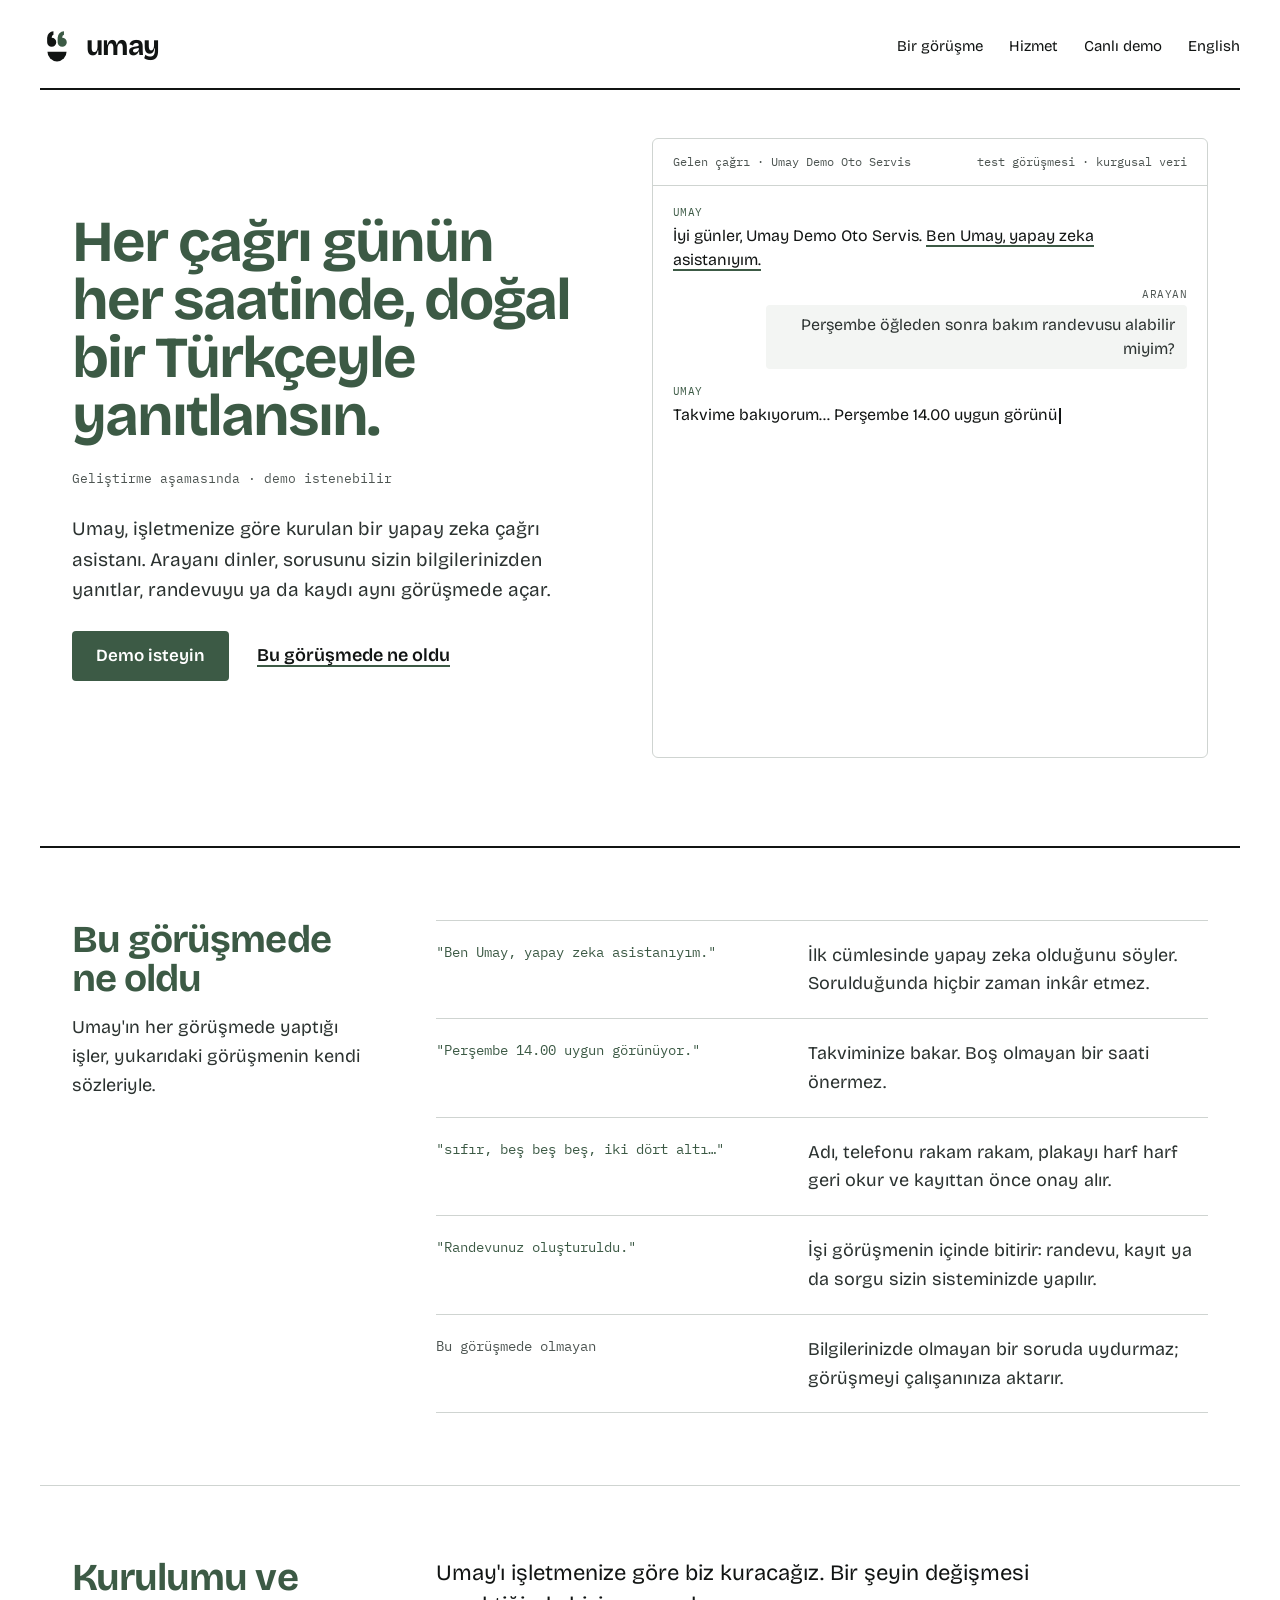
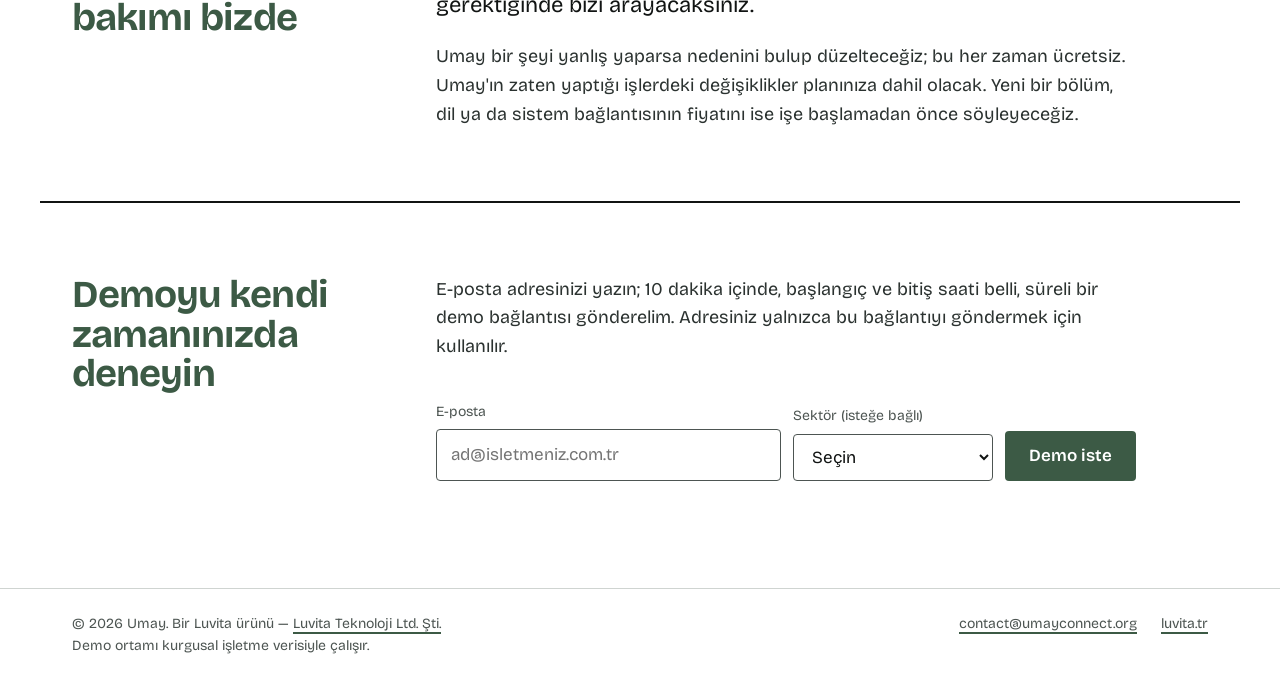
==== commit f6c083de: "site: rebuild to the chosen design, in Luvita's ink and moss (umay-docs#459) (#20) Co-authored-by: M" ====
--- a/index.html
+++ b/index.html
@@ -4,8 +4,8 @@
 <meta charset="utf-8">
 <meta name="viewport" content="width=device-width, initial-scale=1">
 <meta name="color-scheme" content="light dark">
-<meta name="theme-color" media="(prefers-color-scheme: light)" content="#F7F8F7">
-<meta name="theme-color" media="(prefers-color-scheme: dark)" content="#0C1328">
+<meta name="theme-color" media="(prefers-color-scheme: light)" content="#FFFFFF">
+<meta name="theme-color" media="(prefers-color-scheme: dark)" content="#101312">
 <title>Umay — Türkçe-öncelikli yapay zeka çağrı asistanı</title>
 <meta name="description" content="Umay, işletmenize özel kurulan, müşterilerinizle doğal Türkçe konuşan, randevu alan ve gerektiğinde çalışanınıza devreden yapay zeka asistanıdır. Luvita Teknoloji Ltd. Şti. tarafından geliştirilir.">
 <meta property="og:title" content="Umay — Türkçe-öncelikli yapay zeka çağrı asistanı">
@@ -77,288 +77,154 @@
   ]
 }
 </script>
-<link rel="preconnect" href="https://fonts.googleapis.com">
-<link rel="preconnect" href="https://fonts.gstatic.com" crossorigin>
-<link href="https://fonts.googleapis.com/css2?family=Bricolage+Grotesque:opsz,wght@12..96,500..700&family=IBM+Plex+Sans:wght@400;500;600;700&display=swap" rel="stylesheet">
+<link rel="stylesheet" href="fonts/fonts.css">
 <link rel="stylesheet" href="umay.css">
 <link rel="icon" href="data:image/svg+xml,<svg xmlns='http://www.w3.org/2000/svg' viewBox='0 0 32 32'><style>.i{fill:%23111413}.a{fill:%233C5A45}@media (prefers-color-scheme:dark){.i{fill:%23ECEDE9}.a{fill:%239CC0A6}}</style><g transform='translate(1.6 -2.2) scale(0.9)'><g transform='rotate(180 16 14)'><path class='a' d='M2 9.5A6.5 6.5 0 0 1 15 9.5V16A9 9 0 0 1 6 25V20A4 4 0 0 0 8.5 16A6.5 6.5 0 0 1 2 9.5Z'/><path class='i' d='M17 9.5A6.5 6.5 0 0 1 30 9.5V16A9 9 0 0 1 21 25V20A4 4 0 0 0 23.5 16A6.5 6.5 0 0 1 17 9.5Z'/></g></g><path class='i' d='M6 23A10 8 0 0 0 26 23Z'/></svg>">
 <!-- Cloudflare Web Analytics: cookieless page-view counts for the metrics Sites view (cosmocrew-metrics#15). -->
 <script defer src="https://static.cloudflareinsights.com/beacon.min.js" data-cf-beacon='{"token": "52c85140c2cb4e539ad23cc22a27ac1d"}'></script>
 </head>
 <body>
-
-<header class="wrap">
-  <nav class="nav">
-    <a class="brand" href="#">
-      <svg width="30" height="30" viewBox="0 0 32 32" aria-hidden="true">
-        <!-- Umay icon "Two voices" (luvita-docs/brand/README.md): the accent eye is the right-hand one -->
-        <g transform="translate(5.4 0.2) scale(0.66)"><g transform="rotate(180 16 14)">
-          <path class="mark-accent" d="M2 9.5A6.5 6.5 0 0 1 15 9.5V16A9 9 0 0 1 6 25V20A4 4 0 0 0 8.5 16A6.5 6.5 0 0 1 2 9.5Z"/>
-          <path class="mark-ink" d="M17 9.5A6.5 6.5 0 0 1 30 9.5V16A9 9 0 0 1 21 25V20A4 4 0 0 0 23.5 16A6.5 6.5 0 0 1 17 9.5Z"/>
-        </g></g>
-        <path class="mark-ink" d="M7 21.5A9 9 0 0 0 25 21.5Z"/>
-      </svg>
-      <span class="brand-name">umay</span>
-    </a>
-    <div class="nav-links">
-      <a class="nav-plain" href="#nasil">Nasıl çalışır</a>
-      <a class="nav-plain" href="#ozellikler">Özellikler</a>
-      <a class="nav-plain" href="#hakkimizda">Hakkımızda</a>
-      <a class="nav-lang" href="en/" lang="en" hreflang="en" title="English">EN</a>
-      <a class="btn btn-primary" href="demo.html">Canlı demo</a>
-    </div>
+<a class="skip" href="#icerik">İçeriğe geç</a>
+
+<header class="wrap top">
+  <a class="brand" href="#">
+    <svg width="34" height="34" viewBox="0 0 32 32" aria-hidden="true">
+      <!-- Umay icon "Two voices" (luvita-docs/brand/README.md): the accent eye is the right-hand one -->
+      <g transform="translate(5.4 0.2) scale(0.66)"><g transform="rotate(180 16 14)">
+        <path class="mark-accent" d="M2 9.5A6.5 6.5 0 0 1 15 9.5V16A9 9 0 0 1 6 25V20A4 4 0 0 0 8.5 16A6.5 6.5 0 0 1 2 9.5Z"/>
+        <path class="mark-ink" d="M17 9.5A6.5 6.5 0 0 1 30 9.5V16A9 9 0 0 1 21 25V20A4 4 0 0 0 23.5 16A6.5 6.5 0 0 1 17 9.5Z"/>
+      </g></g>
+      <path class="mark-ink" d="M7 21.5A9 9 0 0 0 25 21.5Z"/>
+    </svg>
+    <span class="brand-name">umay</span>
+  </a>
+  <nav class="nav" aria-label="Ana menü">
+    <a href="#gorusme">Bir görüşme</a>
+    <a href="#hizmet">Hizmet</a>
+    <a href="demo.html">Canlı demo</a>
+    <a href="en/" lang="en" hreflang="en">English</a>
   </nav>
 </header>
 
-<main>
-  <section class="hero wrap">
-    <div class="hero-copy">
-      <span class="eyebrow">Türkçe-öncelikli, programlanabilir yapay zeka çağrı asistanı</span>
-      <h1>Sizi arayan herkes, en iyi elemanınıza denk gelmiş gibi hissetsin.</h1>
-      <p class="lead">
-        Umay, işletmenize özel kurulan bir yapay zeka asistanıdır: müşterinizle doğal bir
-        Türkçeyle konuşur, sorularını yalnızca sizin işletme bilgilerinizden yanıtlar ve
-        işlemleri konuşma sırasında gerçekleştirir — randevu oluşturur, kayıt açar, sipariş
-        sorgular; sistemlerinize bağlantılar kurulumda tanımlanır. İşletmenizin iş kurallarına
-        göre çalışır; gerektiğinde görüşmeyi çalışanınıza devreder.
-      </p>
-      <div class="hero-ctas">
-        <a class="btn btn-primary btn-lg" href="demo.html">🎙 Canlı demoyu deneyin</a>
-        <a class="btn btn-ghost btn-lg" href="#nasil">Nasıl çalışır?</a>
-      </div>
-      <p class="hero-note">Bugün web ve masaüstünde; telefon kanalı yol haritamızda.
-        İşletmeniz için <a class="trial-link" href="mailto:contact@umayconnect.org?subject=Umay%20canl%C4%B1%20demo%20talebi&body=Merhaba%2C%0A%0ACanl%C4%B1%20demoyu%20denemek%20istiyorum.%20Uygun%20oldu%C4%9Funuzda%20a%C3%A7ar%20m%C4%B1s%C4%B1n%C4%B1z%3F%0A%0A%C4%B0%C5%9Fletme%20%2F%20sekt%C3%B6r%3A%20%0AAd%3A%20%0A">size özel deneme bağlantısı isteyin&nbsp;→</a></p>
-      <p class="hero-note hero-maker">Umay&rsquo;ı Türkiye&rsquo;de bir yazılım ürün şirketi olan Luvita Teknoloji geliştiriyor.</p>
-    </div>
-
-    <!-- Örnek görüşme: kurgusal kimlik demo.html ile aynı (Ayşe Demir); yalnızca demoda
-         gösterilen yetenekler (uygunluk sorgusu, randevu, geri okuma, onay). -->
-    <div class="call-card" id="callCard" aria-label="Örnek görüşme dökümü">
-      <div class="call-card-bar">
-        <span class="call-dot" aria-hidden="true"></span>
-        <span class="call-title">Gelen çağrı · Umay Demo Oto Servis<span class="call-sub">Yanıtlayan: Umay · yapay zeka asistanı</span></span>
-        <span class="call-chip">kurgusal veri</span>
-      </div>
-      <div class="call-body">
-        <div class="cb bot"><span class="who">Umay</span><span class="txt">İyi günler, Umay Demo Oto Servis. Ben Umay, yapay zeka asistanıyım. Size nasıl yardımcı olabilirim?</span></div>
-        <div class="cb user"><span class="who">Arayan</span><span class="txt">Merhaba, aracıma periyodik bakım için randevu almak istiyordum.</span></div>
-        <div class="cb bot"><span class="who">Umay</span><span class="txt">Elbette. Hangi gün ve saat sizin için uygun olur?</span></div>
-        <div class="cb user"><span class="who">Arayan</span><span class="txt">Perşembe öğleden sonra olabilir mi?</span></div>
-        <div class="cb bot"><span class="who">Umay</span><span class="txt">Takvime bakıyorum… Perşembe 14.00 uygun görünüyor. Adınızı, telefonunuzu ve plakanızı alabilir miyim?</span></div>
-        <div class="cb user"><span class="who">Arayan</span><span class="txt">Ayşe Demir. Telefonum 0 555 246 80 13, plakam 00 ABC 123.</span></div>
-        <div class="cb bot"><span class="who">Umay</span><span class="txt">Teyit ediyorum: Ayşe Demir. Telefon: sıfır, beş beş beş, iki dört altı, sekiz sıfır, on üç. Plaka: sıfır sıfır, A B C, yüz yirmi üç. Perşembe saat 14.00, periyodik bakım. Onaylıyor musunuz?</span></div>
-        <div class="cb user"><span class="who">Arayan</span><span class="txt">Evet, doğru.</span></div>
-        <div class="cb bot"><span class="who">Umay</span><span class="txt">Randevunuz oluşturuldu. Perşembe 14.00'te bekliyoruz, iyi günler dilerim.</span></div>
-        <div class="call-result">✓ Randevu oluşturuldu — geri okumayla teyitli</div>
-      </div>
-      <a class="call-card-cta" href="demo.html">Bunu canlı deneyin →</a>
-    </div>
-  </section>
-
-  <section class="section-alt" id="nasil">
-    <div class="wrap">
-      <h2>Nasıl çalışır</h2>
-      <p class="section-sub">Umay bir seslendirme aracı değil, uçtan uca bir görüşme asistanıdır: dinler, anlar, işi yapar.</p>
-      <div class="steps">
-        <div class="step">
-          <div class="step-num">1</div>
-          <h3>Dinler ve anlar</h3>
-          <ul>
-            <li>Akıcı Türkçe konuşma tanıma</li>
-            <li>Araya girdiğinizde susar, sizi dinler</li>
-            <li>İlk cümlesinde yapay zeka olduğunu açıkça söyler</li>
-          </ul>
+<main id="icerik">
+  <div class="wrap band">
+    <section class="hero">
+      <div class="hero-copy">
+        <h1>Her çağrı günün her saatinde, doğal bir Türkçeyle yanıtlansın.</h1>
+        <p class="state mono">Geliştirme aşamasında · demo istenebilir</p>
+        <p class="hero-text">Umay, işletmenize göre kurulan bir yapay zeka çağrı asistanı. Arayanı dinler, sorusunu sizin bilgilerinizden yanıtlar, randevuyu ya da kaydı aynı görüşmede açar.</p>
+        <div class="actions">
+          <a class="btn trial-link" href="mailto:contact@umayconnect.org?subject=Umay%20demo%20talebi&amp;body=Merhaba%2C%0A%0AUmay%27%C4%B1%20denemek%20istiyorum.%0A%0A%C4%B0%C5%9Fletme%20%2F%20sekt%C3%B6r%3A%20%0AAd%3A%20%0A">Demo isteyin</a>
+          <a href="#gorusme">Bu görüşmede ne oldu</a>
         </div>
-        <div class="step">
-          <div class="step-num">2</div>
-          <h3>İşi yapar</h3>
-          <ul>
-            <li>Sistemlerinize API üzerinden bağlanır — bağlantılar kurulumda tanımlanır</li>
-            <li>İş mantığınızı konuşma sırasında yürütür: uygunluk sorgular, randevu oluşturur, kayıt açar</li>
-            <li>Onaydan önce adı, telefonu rakam rakam, plakayı harf harf geri okur</li>
-          </ul>
+      </div>
+
+      <!-- Örnek görüşme: kurgusal kimlik demo.html ile aynı (Ayşe Demir); yalnızca demoda
+           gösterilen yetenekler (uygunluk sorgusu, randevu, geri okuma, onay). -->
+      <figure class="call" id="callCard" aria-label="Örnek görüşme">
+        <div class="call-bar mono"><span>Gelen çağrı · Umay Demo Oto Servis</span><span>test görüşmesi · kurgusal veri</span></div>
+        <div class="call-body">
+          <div class="cb bot"><span class="who">UMAY</span><span class="txt">İyi günler, Umay Demo Oto Servis. <span class="hl">Ben Umay, yapay zeka asistanıyım.</span></span></div>
+          <div class="cb user"><span class="who">ARAYAN</span><span class="txt">Perşembe öğleden sonra bakım randevusu alabilir miyim?</span></div>
+          <div class="cb bot"><span class="who">UMAY</span><span class="txt">Takvime bakıyorum… <span class="hl">Perşembe 14.00 uygun görünüyor.</span> Adınızı, telefonunuzu ve plakanızı alabilir miyim?</span></div>
+          <div class="cb user"><span class="who">ARAYAN</span><span class="txt">Ayşe Demir. 0 555 246 80 13, plakam 00 ABC 123.</span></div>
+          <div class="cb bot"><span class="who">UMAY</span><span class="txt">Teyit ediyorum: <span class="hl">sıfır, beş beş beş, iki dört altı, sekiz sıfır, on üç. Plaka: sıfır sıfır, A B C, yüz yirmi üç.</span> Onaylıyor musunuz?</span></div>
+          <div class="cb user"><span class="who">ARAYAN</span><span class="txt">Evet, doğru.</span></div>
+          <div class="cb bot"><span class="who">UMAY</span><span class="txt"><span class="hl">Randevunuz oluşturuldu.</span> Perşembe 14.00'te bekliyoruz.</span></div>
         </div>
-        <div class="step">
-          <div class="step-num">3</div>
-          <h3>Gerektiğinde insana devreder</h3>
-          <ul>
-            <li>Bilgi tabanında olmayan soruda uydurmaz</li>
-            <li>Sinirli müşteri ya da hassas konuda görüşmeyi çalışanınıza aktarır</li>
-          </ul>
+      </figure>
+    </section>
+  </div>
+
+  <div class="wrap band">
+    <section class="split" id="gorusme" aria-labelledby="gorusmeH">
+      <div class="split-head">
+        <h2 id="gorusmeH">Bu görüşmede ne oldu</h2>
+        <p class="lede">Umay'ın her görüşmede yaptığı işler, yukarıdaki görüşmenin kendi sözleriyle.</p>
+      </div>
+      <dl class="split-body claims">
+        <div><dt>"Ben Umay, yapay zeka asistanıyım."</dt><dd>İlk cümlesinde yapay zeka olduğunu söyler. Sorulduğunda hiçbir zaman inkâr etmez.</dd></div>
+        <div><dt>"Perşembe 14.00 uygun görünüyor."</dt><dd>Takviminize bakar. Boş olmayan bir saati önermez.</dd></div>
+        <div><dt>"sıfır, beş beş beş, iki dört altı…"</dt><dd>Adı, telefonu rakam rakam, plakayı harf harf geri okur ve kayıttan önce onay alır.</dd></div>
+        <div><dt>"Randevunuz oluşturuldu."</dt><dd>İşi görüşmenin içinde bitirir: randevu, kayıt ya da sorgu sizin sisteminizde yapılır.</dd></div>
+        <div><dt class="none">Bu görüşmede olmayan</dt><dd>Bilgilerinizde olmayan bir soruda uydurmaz; görüşmeyi çalışanınıza aktarır.</dd></div>
+      </dl>
+    </section>
+  </div>
+
+  <div class="wrap band-thin">
+    <section class="split" id="hizmet" aria-labelledby="hizmetH">
+      <div class="split-head"><h2 id="hizmetH">Kurulumu ve bakımı bizde</h2></div>
+      <div class="split-body prose">
+        <p class="big">Umay'ı işletmenize göre biz kuracağız. Bir şeyin değişmesi gerektiğinde bizi arayacaksınız.</p>
+        <p>Umay bir şeyi yanlış yaparsa nedenini bulup düzelteceğiz; bu her zaman ücretsiz. Umay'ın zaten yaptığı işlerdeki değişiklikler planınıza dahil olacak. Yeni bir bölüm, dil ya da sistem bağlantısının fiyatını ise işe başlamadan önce söyleyeceğiz.</p>
+      </div>
+    </section>
+  </div>
+
+  <div class="wrap band">
+    <section class="split slotreq" id="slotReq" data-base="" hidden aria-labelledby="slotReqH">
+      <div class="split-head"><h2 id="slotReqH">Demoyu kendi zamanınızda deneyin</h2></div>
+      <div class="split-body prose">
+        <p>E-posta adresinizi yazın; 10 dakika içinde, başlangıç ve bitiş saati belli, süreli bir demo bağlantısı gönderelim. Adresiniz yalnızca bu bağlantıyı göndermek için kullanılır.</p>
+        <div>
+          <form id="slotForm">
+            <label class="f-mail">E-posta<input type="email" id="slotEmail" required autocomplete="email" placeholder="ad@isletmeniz.com.tr"></label>
+            <label class="f-sector">Sektör (isteğe bağlı)<select id="slotSector">
+              <option value="">Seçin</option>
+              <option value="banka">Banka</option>
+              <option value="enerji">Enerji</option>
+              <option value="oto-servis">Otomotiv</option>
+              <option value="saglik">Sağlık</option>
+              <option value="egitim">Eğitim</option>
+              <option value="kamu">Kamu</option>
+            </select></label>
+            <button type="submit" id="slotBtn" class="btn">Demo iste</button>
+          </form>
+          <div class="msg" id="slotMsg" role="status"></div>
         </div>
       </div>
-    </div>
-  </section>
-
-  <section id="ozellikler">
-    <div class="wrap">
-      <h2>Neden Umay?</h2>
-      <p class="section-sub">Genel çok-dilli botların aksine, Umay'ın her katmanı Türkçe iş görüşmeleri için ayarlanır ve ölçülür.</p>
-      <div class="features">
-        <div class="feature">
-          <span class="icon">🗣️</span>
-          <h3>Doğal Türkçe konuşma</h3>
-          <ul>
-            <li>Türkçe'ye özel normalizasyon katmanı</li>
-            <li>Telefon, tarih, saat, plaka ve tutarlar doğru okunur</li>
-            <li>Modele değil, teste dayanır</li>
-          </ul>
-        </div>
-        <div class="feature">
-          <span class="icon">📚</span>
-          <h3>Sizin bilginizle konuşur</h3>
-          <ul>
-            <li>Yanıtlar yalnızca işletmenizin belgelerinden</li>
-            <li>Belgede olmayan soruda tahmin etmez; insana devreder</li>
-          </ul>
-        </div>
-        <div class="feature">
-          <span class="icon">🔌</span>
-          <h3>Sistemlerinizle entegre</h3>
-          <ul>
-            <li>Randevu yalnızca bir örnek</li>
-            <li>İş mantığınız API çağrılarıyla yürütülür; bağlantılar kurulumda tanımlanır</li>
-            <li>CRM kaydı, sipariş sorgusu: tanımladığınız her işlem</li>
-          </ul>
-        </div>
-        <div class="feature">
-          <span class="icon">🔁</span>
-          <h3>Geri okuma güvencesi</h3>
-          <ul>
-            <li>Ad, telefon, plaka, gün ve saat</li>
-            <li>Kayıttan önce geri okunur, onayınız alınır</li>
-          </ul>
-        </div>
-        <div class="feature">
-          <span class="icon">🤝</span>
-          <h3>Güvenilir insan devri</h3>
-          <ul>
-            <li>Asistan ne zaman duracağını bilir</li>
-            <li>Tanımlı güvenlik tetikleyicilerinde görüşme çalışanınıza aktarılır</li>
-          </ul>
-        </div>
-        <div class="feature">
-          <span class="icon">📊</span>
-          <h3>Ölçülen kalite ve maliyet</h3>
-          <ul>
-            <li>Her görüşmenin gecikme ve maliyet kaydı</li>
-            <li>Rapor karakter sayısıyla değil, alınan randevuyla</li>
-          </ul>
-        </div>
-      </div>
-    </div>
-  </section>
-
-  <section class="section-alt" id="hakkimizda">
-    <div class="wrap">
-      <h2>Hakkımızda</h2>
-      <p class="section-sub">Umay, <b>Luvita Teknoloji Enerji Yazılım San. ve Tic.
-      Ltd. Şti.</b>&rsquo;nin (<a class="inline-link" href="https://luvita.tr">luvita.tr</a>) geliştirdiği
-      Türkçe-öncelikli yapay zeka çağrı asistanıdır.</p>
-      <div class="founder">
-        <img class="founder-photo" src="mert-ertugrul.jpg" width="96" height="96"
-             alt="Mert Ertuğrul" loading="lazy">
-        <div>
-          <div class="founder-name">Mert Ertuğrul</div>
-          <div class="founder-role">Kurucu · Luvita Teknoloji</div>
-          <a class="founder-linkedin" href="https://www.linkedin.com/in/merty-ertugrul/"
-             rel="noopener" target="_blank"><svg viewBox="0 0 24 24" aria-hidden="true"><path d="M4.98 3.5a2.5 2.5 0 1 1 0 5 2.5 2.5 0 0 1 0-5zM3 9h4v12H3zM10 9h3.8v1.64h.05c.53-.95 1.83-1.95 3.77-1.95 4.03 0 4.78 2.5 4.78 5.76V21h-4v-5.66c0-1.35-.03-3.09-1.96-3.09-1.96 0-2.26 1.47-2.26 2.99V21h-4z"/></svg> LinkedIn profili</a>
-        </div>
-      </div>
-      <p class="about-text">Luvita'nın kurucusu Mert Ertuğrul, bankacılık ve finans sektöründe on dört
-      yıla yakın deneyime sahip bir yazılım mühendisidir. Türk Eximbank'ta yedi yıl boyunca
-      önce Banka Analizi biriminde finansal analist olarak çalışmış, ardından Finansal
-      Kuruluşlar biriminde bankacılık yazılım projelerini ürün yöneticisi olarak yönetmiş ve
-      bu projelerde bizzat yazılım geliştirmiştir. Londra merkezli ticaret finansmanı
-      kuruluşu Channel Capital Advisors'ta beş yıl kurumsal sistemlerin mikroservis
-      mimarisine dönüşümünü yürütmüş; son olarak ING'nin küresel teknoloji merkezi
-      ING Hubs Türkiye'de, ING İtalya için bankacılık çözümleri geliştiren ekipte kıdemli
-      yazılım geliştirici olarak görev almış ve Luvita'yı kurmak için ayrılmıştır. Sabancı
-      Üniversitesi Bilişim Teknolojileri yüksek lisans mezunu ve Oracle sertifikalı Java
-      uzmanıdır.</p>
-    </div>
-  </section>
-
-  <section>
-    <div class="wrap">
-      <div class="demo-card">
-        <div>
-          <h2>Kendi kulaklarınızla deneyin</h2>
-          <p>Demoda Umay, kurgusal bir bankanın müşteri hattı olarak sizi karşılar: kayıp
-          kart bildirin, şube randevusu isteyin, faiz sorun, araya girin — nasıl yanıt
-          verdiğini canlı görün. Bankacılık tek bir örnek; aynı altyapı sizin iş
-          akışlarınıza programlanır.</p>
-        </div>
-        <a class="btn btn-primary btn-lg" href="demo.html">Demoyu başlat →</a>
-      </div>
-    </div>
-  </section>
-
-  <section class="slotreq" id="slotReq" data-base="" hidden aria-labelledby="slotReqH">
-    <div class="wrap">
-      <h2 id="slotReqH">Demoyu kendi zamanınızda deneyin</h2>
-      <p>E-posta adresinizi yazın; 10 dakika içinde, başlangıç ve bitiş saati belli,
-        süreli bir demo bağlantısı gönderelim. Adresiniz yalnızca bu bağlantıyı göndermek için kullanılır.</p>
-      <form id="slotForm">
-        <input type="email" id="slotEmail" required autocomplete="email" placeholder="ad@sirket.com" aria-label="E-posta adresi">
-        <select id="slotSector" aria-label="Sektör (isteğe bağlı)">
-          <option value="">Sektör (isteğe bağlı)</option>
-          <option value="banka">Banka</option>
-          <option value="enerji">Enerji</option>
-          <option value="oto-servis">Otomotiv</option>
-          <option value="saglik">Sağlık</option>
-          <option value="egitim">Eğitim</option>
-          <option value="kamu">Kamu</option>
-        </select>
-        <button type="submit" id="slotBtn" class="btn btn-primary">Demo iste</button>
-      </form>
-      <div class="msg" id="slotMsg" role="status"></div>
-    </div>
-  </section>
+    </section>
+  </div>
 </main>
 
 <footer>
-  <div class="wrap foot">
+  <div class="foot">
     <span>© 2026 Umay. Bir Luvita ürünü — <a href="https://luvita.tr/">Luvita Teknoloji Ltd. Şti.</a><br>
-    Erken erişim; demo ortamı kurgusal işletme verisiyle çalışır.</span>
-    <span><a href="https://luvita.tr">luvita.tr</a>
-    &nbsp;·&nbsp; <a href="mailto:contact@umayconnect.org">İletişim</a></span>
+    Demo ortamı kurgusal işletme verisiyle çalışır.</span>
+    <span class="foot-links"><a href="mailto:contact@umayconnect.org">contact@umayconnect.org</a><a href="https://luvita.tr/">luvita.tr</a></span>
   </div>
 </footer>
 
 <script defer src="slotreq.js"></script>
 <script>
-// Hero call-card replay: progressive enhancement over the static transcript.
+// Sample-call replay: progressive enhancement over the static transcript.
 // No JS or prefers-reduced-motion => the full transcript stays visible as-is.
+// Lines are hidden with visibility, not removed, so the card keeps its height and nothing moves.
 (function () {
   if (window.matchMedia('(prefers-reduced-motion: reduce)').matches) return;
   var card = document.getElementById('callCard');
-  if (!card) return;
-  var body = card.querySelector('.call-body');
-  var items = Array.prototype.slice.call(card.querySelectorAll('.cb, .call-result'));
+  if (!card || !('IntersectionObserver' in window)) return;
+  var items = Array.prototype.slice.call(card.querySelectorAll('.cb'));
   // The greeting (it says Umay is an AI) and the caller's first line are never hidden.
   var SHOWN = 2;
+  if (items.length <= SHOWN) return;
   items.slice(SHOWN).forEach(function (el) { el.classList.add('pending'); });
-  if (!items.length || items.length <= SHOWN) return;
-
-  // Fixed-height panel at every width: follow the newest line (the AI disclosure sits in the bar).
-  function scrollBottom() { body.scrollTop = body.scrollHeight; }
 
   function typeBot(el, done) {
     var txt = el.querySelector('.txt');
-    var full = txt.textContent;
+    var html = txt.innerHTML, full = txt.textContent;
     txt.textContent = '';
     el.classList.remove('pending');
     el.classList.add('typing');
-    // Time-based, not tick-based: browsers throttle timers in background tabs,
-    // and elapsed-time progress lets the transcript catch up instead of crawling.
+    // Time-based, so a throttled background tab catches up instead of crawling.
     var start = performance.now();
     var t = setInterval(function () {
       var n = Math.min(full.length, Math.floor((performance.now() - start) / 28));
       txt.textContent = full.slice(0, n);
-      scrollBottom();
       if (n >= full.length) {
         clearInterval(t);
+        txt.innerHTML = html; // restore the underlined phrases
         el.classList.remove('typing');
         done();
       }
@@ -368,36 +234,20 @@
   function showUser(el, done) {
     el.classList.remove('pending');
     el.classList.add('dots');
-    scrollBottom();
-    setTimeout(function () {
-      el.classList.remove('dots');
-      scrollBottom();
-      done();
-    }, 500);
+    setTimeout(function () { el.classList.remove('dots'); done(); }, 500);
   }
 
   function step(idx) {
     if (idx >= items.length) return; // plays once; no timers left running
     var el = items[idx];
     var next = function () { setTimeout(function () { step(idx + 1); }, 800); };
-    if (el.classList.contains('call-result')) {
-      el.classList.remove('pending');
-      scrollBottom();
-      step(idx + 1);
-    } else if (el.classList.contains('bot')) {
-      typeBot(el, next);
-    } else {
-      showUser(el, next);
-    }
+    if (el.classList.contains('bot')) typeBot(el, next); else showUser(el, next);
   }
 
-  var started = false;
   var io = new IntersectionObserver(function (entries) {
-    if (started) return;
     if (entries.some(function (e) { return e.isIntersecting; })) {
-      started = true;
       io.disconnect();
-      setTimeout(function () { step(SHOWN); }, 0);
+      step(SHOWN);
     }
   }, { threshold: 0.15 });
   io.observe(card);
--- a/fonts/fonts.css
+++ b/fonts/fonts.css
@@ -0,0 +1,28 @@
+/* Self-hosted fonts for every page of the site (README.md in this folder). No font CDN. */
+
+@font-face {
+  font-family: "Bricolage Grotesque"; font-style: normal; font-display: swap; font-weight: 200 800;
+  src: url("bricolage-grotesque-latin-ext-wght.woff2") format("woff2");
+  unicode-range: U+0100-02BA, U+02BD-02C5, U+02C7-02CC, U+02CE-02D7, U+02DD-02FF, U+0304, U+0308,
+    U+0329, U+1D00-1DBF, U+1E00-1E9F, U+1EF2-1EFF, U+2020, U+20A0-20AB, U+20AD-20C0, U+2113,
+    U+2C60-2C7F, U+A720-A7FF;
+}
+@font-face {
+  font-family: "Bricolage Grotesque"; font-style: normal; font-display: swap; font-weight: 200 800;
+  src: url("bricolage-grotesque-latin-wght.woff2") format("woff2");
+  unicode-range: U+0000-00FF, U+0131, U+0152-0153, U+02BB-02BC, U+02C6, U+02DA, U+02DC, U+0304,
+    U+0308, U+0329, U+2000-206F, U+20AC, U+2122, U+2191, U+2193, U+2212, U+2215, U+FEFF, U+FFFD;
+}
+@font-face {
+  font-family: "IBM Plex Mono"; font-style: normal; font-display: swap; font-weight: 400;
+  src: url("ibm-plex-mono-latin-ext-400.woff2") format("woff2");
+  unicode-range: U+0100-02BA, U+02BD-02C5, U+02C7-02CC, U+02CE-02D7, U+02DD-02FF, U+0304, U+0308,
+    U+0329, U+1D00-1DBF, U+1E00-1E9F, U+1EF2-1EFF, U+2020, U+20A0-20AB, U+20AD-20C0, U+2113,
+    U+2C60-2C7F, U+A720-A7FF;
+}
+@font-face {
+  font-family: "IBM Plex Mono"; font-style: normal; font-display: swap; font-weight: 400;
+  src: url("ibm-plex-mono-latin-400.woff2") format("woff2");
+  unicode-range: U+0000-00FF, U+0131, U+0152-0153, U+02BB-02BC, U+02C6, U+02DA, U+02DC, U+0304,
+    U+0308, U+0329, U+2000-206F, U+20AC, U+2122, U+2191, U+2193, U+2212, U+2215, U+FEFF, U+FFFD;
+}
--- a/umay.css
+++ b/umay.css
@@ -1,337 +1,170 @@
-/* Umay — site + demo shared styles */
+/* Umay site: landing pages (/ and /en/). demo.html and call.html carry their own styles.
+   Design brief: site/DESIGN.md. Colours are Luvita's ink and moss (luvita-docs/brand/README.md,
+   founder decision 2026-11-17), the same values as luvita.tr's round 2 tokens.
+
+   Measured contrast (WCAG 2.x), on background / on well:
+     light  ink 18.5 / 16.9   soft 13.1 / 12.0   muted 7.7 / 7.0   moss 7.7 / 7.0
+     dark   ink 15.9 / 14.6   soft 11.7 / 10.8   muted 7.2 / 6.7   moss 9.4 / 8.6
+   Button text: white on moss 7.7 (light); #101312 on light moss 9.4 (dark). */
 
 :root {
-  /* İznik palette (#193): cobalt and turquoise on tile white, a spot of bole red.
-     Light values here; the dark set follows the visitor's setting below. */
-  --bg: #F7F8F7;
-  --bg-2: #EEF1F0;
-  --ink: #0F1B33;
-  --muted: #4F5B74;
-  --line: #D7DDE8;
-  --accent: #1D3FA8;      /* cobalt */
-  --accent-deep: #15308A;
-  --accent-link: #1D3FA8; /* links and small cobalt text; lighter in dark */
-  --second: #1A8C8A;      /* turquoise: labels and large text only */
-  --spot: #B3202C;        /* bole red: one mark at a time, never a button */
-  --on-accent: #FFFFFF;
+  --bg: #FFFFFF;
+  --well: #F3F5F3;      /* the caller's lines, quiet surfaces */
   --card: #FFFFFF;
-  --radius: 14px;
-  --font-display: "Bricolage Grotesque", "Helvetica Neue", Arial, sans-serif;
-  --font-ui: "IBM Plex Sans", -apple-system, BlinkMacSystemFont, "Segoe UI", sans-serif;
+  --ink: #111413;
+  --soft: #2B3230;
+  --muted: #4D5552;
+  --rule: #CFD4D1;
+  --moss: #3C5A45;      /* the accent: headings, buttons, underlines, Umay's label */
+  --moss-deep: #2E4636;
+  --on-moss: #FFFFFF;
+  --err: #A3262F;
+  --font: "Bricolage Grotesque", ui-sans-serif, system-ui, -apple-system, "Segoe UI", sans-serif;
+  --mono: "IBM Plex Mono", ui-monospace, "SF Mono", Menlo, Consolas, monospace;
   color-scheme: light;
 }
 @media (prefers-color-scheme: dark) {
   :root {
-    --bg: #0C1328;
-    --bg-2: #111A33;
-    --ink: #E9EEF8;
-    --muted: #9AA7C4;
-    --line: #243052;
-    --accent: #2E55D4;
-    --accent-deep: #4568E0;
-    --accent-link: #8FA9FF;
-    --second: #3FC9C2;
-    --spot: #F0646E;
-    --on-accent: #FFFFFF;
-    --card: #121B36;
+    --bg: #101312;
+    --well: #1F2522;
+    --card: #151917;
+    --ink: #ECEDE9;
+    --soft: #C9CEC9;
+    --muted: #9BA39F;
+    --rule: #2A302D;
+    --moss: #9CC0A6;
+    --moss-deep: #B9D6C1;
+    --on-moss: #101312;
+    --err: #F0A3A8;
     color-scheme: dark;
   }
 }
 
-* { box-sizing: border-box; margin: 0; padding: 0; }
-
+* { box-sizing: border-box; }
 html { scroll-behavior: smooth; }
-
+@media (prefers-reduced-motion: reduce) { html { scroll-behavior: auto; } }
 body {
-  font-family: var(--font-ui);
-  color: var(--ink);
-  background: var(--bg);
-  line-height: 1.6;
+  margin: 0; background: var(--bg); color: var(--ink);
+  font-family: var(--font); font-size: 18px; line-height: 1.6;
   -webkit-font-smoothing: antialiased;
 }
-
-a { color: inherit; text-decoration: none; }
-
-.wrap { max-width: 1080px; margin: 0 auto; padding: 0 24px; }
-
-/* ---- nav ---- */
-.nav {
-  display: flex; align-items: center; justify-content: space-between;
-  padding: 20px 0;
-}
-.nav-links { display: flex; align-items: center; gap: 28px; font-size: 15px; }
-.nav-links a:not(.btn):hover { color: var(--accent-link); }
-
-/* language switcher — unlike .nav-plain it stays visible on mobile */
-.nav-lang {
-  font-size: 12.5px; font-weight: 600; letter-spacing: .04em;
-  border: 1px solid var(--line); border-radius: 999px; padding: 4px 12px;
-  color: var(--muted);
-}
-.nav-lang:hover { border-color: var(--accent); }
-
-.brand { display: inline-flex; align-items: center; gap: 10px; }
-.brand svg { display: block; }
-/* Umay icon "Two voices": Luvita's ink and moss (luvita-docs/brand/README.md), not the site palette */
-.brand .mark-ink { fill: #111413; }
-.brand .mark-accent { fill: #3C5A45; }
-@media (prefers-color-scheme: dark) {
-  .brand .mark-ink { fill: #ECEDE9; }
-  .brand .mark-accent { fill: #9CC0A6; }
-}
-.brand-name {
-  font-family: var(--font-display);
-  font-weight: 700; font-size: 24px; letter-spacing: -0.02em;
+h1, h2, p, dl, dd, figure { margin: 0; }
+a { color: var(--ink); text-decoration-color: var(--moss); text-decoration-thickness: 2px; text-underline-offset: 4px; }
+a:hover { color: var(--moss); }
+a:focus-visible, button:focus-visible, input:focus-visible, select:focus-visible {
+  outline: 2px solid var(--moss); outline-offset: 3px;
 }
 
-/* ---- buttons ---- */
-.btn {
-  display: inline-flex; align-items: center; justify-content: center; gap: 8px;
-  padding: 12px 22px; border-radius: 999px; border: 1px solid transparent;
-  font-family: var(--font-ui); font-size: 15px; font-weight: 600;
-  cursor: pointer; transition: all .15s ease;
-}
-.btn-primary { background: var(--accent); color: var(--on-accent); }
-.btn-primary:hover { background: var(--accent-deep); }
-.btn-ghost { border-color: var(--line); color: var(--ink); background: transparent; }
-.btn-ghost:hover { border-color: var(--ink); }
-.btn-lg { padding: 15px 30px; font-size: 16px; }
+.wrap { max-width: 1200px; margin: 0 auto; padding: 0 32px; }
+.mono { font-family: var(--mono); font-weight: 400; }
 
-/* Call-card tokens — values mirrored from demo.html's inline <style>; keep in sync by hand.
-   The card stays dark in both themes, like a phone's call screen. */
-:root {
-  --panel-bg: #0C1328;
-  --panel-2: #1A2546;
-  --panel-line: #2E3C66;
-  --panel-text: #E9EEF8;
-  --panel-muted: #9AA7C4;
-  --panel-accent: #2E55D4;
-  --panel-accent-soft: #8FA9FF;
-  --panel-green: #3FC9C2;
-}
-@media (prefers-color-scheme: dark) {
-  :root { --panel-bg: #16213F; --panel-2: #223058; }
-}
+/* ---- header ---- */
+.top { display: flex; flex-wrap: wrap; align-items: center; justify-content: space-between; gap: 8px 16px; padding: 22px 0 18px; }
+.brand { display: inline-flex; align-items: center; gap: 12px; text-decoration: none; color: var(--ink); }
+.brand svg { display: block; }
+/* Umay icon "Two voices": the moss eye is the right-hand one (luvita-docs/brand/README.md) */
+.brand .mark-ink { fill: var(--ink); }
+.brand .mark-accent { fill: var(--moss); }
+.brand-name { font-size: 28px; font-weight: 700; letter-spacing: -0.02em; line-height: 1; }
+.nav { display: flex; flex-wrap: wrap; gap: 0 26px; font-size: 15px; }
+.nav a { text-decoration: none; padding: 12px 0; display: inline-block; }
+
+/* ---- sections ---- */
+.band { border-top: 2px solid var(--ink); }
+.band-thin { border-top: 1px solid var(--rule); }
+.split { display: flex; flex-wrap: wrap; gap: 24px 64px; padding: 72px 0; }
+.split-head { flex: 0 1 300px; min-width: 0; display: flex; flex-direction: column; gap: 14px; }
+.split-body { flex: 999 1 560px; min-width: 0; }
+h2 { font-size: 38px; line-height: 1.05; font-weight: 700; letter-spacing: -0.025em; color: var(--moss); }
+.lede { color: var(--soft); }
 
 /* ---- hero ---- */
-.hero {
-  padding-block: 72px 64px;
-  display: grid;
-  grid-template-columns: minmax(0, 1fr) 420px;
-  gap: 48px;
-  align-items: start;
+.hero { display: flex; flex-wrap: wrap; align-items: center; gap: 48px 64px; padding: 48px 0 88px; }
+.hero-copy { flex: 1 1 440px; min-width: 0; display: flex; flex-direction: column; gap: 24px; }
+h1 { font-size: clamp(38px, 5.2vw, 58px); line-height: 1.0; font-weight: 700; letter-spacing: -0.035em; color: var(--moss); }
+.state { font-size: 13px; color: var(--muted); }
+.hero-text { max-width: 500px; font-size: 19px; color: var(--soft); }
+.actions { display: flex; flex-wrap: wrap; align-items: center; gap: 12px 28px; }
+.actions a:not(.btn) { font-weight: 600; padding: 12px 0; }
+
+.btn {
+  display: inline-block; font: inherit; font-weight: 600; font-size: 17px; line-height: 1.4;
+  padding: 13px 24px; border: 0; border-radius: 4px; cursor: pointer;
+  background: var(--moss); color: var(--on-moss); text-decoration: none;
 }
-.hero h1 { font-size: clamp(32px, 4.2vw, 48px); }
-.trial-link, .inline-link { color: var(--accent-link); font-weight: 600; }
-.trial-link:hover, .inline-link:hover { color: var(--accent-deep); text-decoration: underline; }
+.btn:hover { background: var(--moss-deep); color: var(--on-moss); }
+.btn:disabled { opacity: .55; cursor: default; }
 
-/* ---- hero call card ---- */
-.call-card {
-  display: flex; flex-direction: column;
-  background: var(--panel-bg);
-  border: 1px solid var(--panel-line);
-  border-radius: 20px;
-  overflow: hidden;
-  box-shadow: 0 18px 50px -18px rgba(29, 63, 168, .35), 0 8px 24px rgba(0, 0, 0, .18);
+/* ---- the sample call ---- */
+.call { flex: 1 1 480px; min-width: 0; background: var(--card); border: 1px solid var(--rule); border-radius: 6px; overflow: hidden; font-size: 16px; line-height: 1.5; }
+.call-bar { display: flex; flex-wrap: wrap; justify-content: space-between; gap: 4px 12px; padding: 14px 20px; border-bottom: 1px solid var(--rule); font-size: 12px; color: var(--muted); }
+.call-body { display: flex; flex-direction: column; gap: 14px; padding: 18px 20px 20px; }
+.cb { max-width: 82%; display: flex; flex-direction: column; gap: 3px; }
+.cb .who { font-family: var(--mono); font-size: 11px; letter-spacing: .04em; }
+.cb.bot { align-self: flex-start; }
+.cb.bot .who { color: var(--moss); }
+.cb.user { align-self: flex-end; align-items: flex-end; text-align: right; }
+.cb.user .who { color: var(--muted); }
+.cb.user .txt { background: var(--well); color: var(--soft); padding: 8px 12px; border-radius: 4px; }
+.cb .gloss { font-size: 13px; color: var(--muted); }
+.hl { text-decoration: underline; text-decoration-color: var(--moss); text-decoration-thickness: 2px; text-underline-offset: 4px; }
+
+/* Replay (progressive enhancement, index.html script): lines appear one by one; the card keeps
+   its full height from the start, so nothing below it moves. No JS or reduced motion: all static. */
+.cb.pending { visibility: hidden; }
+.cb.typing .gloss, .cb.dots .gloss { visibility: hidden; } /* the English gloss shows once its line is done */
+.cb.dots .txt { visibility: hidden; position: relative; }
+.cb.dots .txt::after { content: "· · ·"; visibility: visible; position: absolute; right: 12px; letter-spacing: 2px; color: var(--muted); }
+.cb.typing .txt::after { content: ""; display: inline-block; width: 2px; height: 1em; margin-left: 2px; vertical-align: text-bottom; background: currentColor; }
+@media (prefers-reduced-motion: no-preference) {
+  .cb.typing .txt::after { animation: caret-blink 1s steps(1) infinite; }
 }
-.call-card-bar {
-  display: flex; align-items: center; gap: 10px;
-  padding: 14px 16px;
-  border-bottom: 1px solid var(--panel-line);
-  color: var(--panel-muted); font-size: 12.5px; font-weight: 500;
+@keyframes caret-blink { 0%, 100% { opacity: 1; } 50% { opacity: 0; } }
+
+/* ---- what happened in this call ---- */
+.claims { display: flex; flex-direction: column; }
+.claims > div { display: flex; flex-wrap: wrap; gap: 6px 32px; padding: 20px 0; border-top: 1px solid var(--rule); }
+.claims > div:last-child { border-bottom: 1px solid var(--rule); }
+.claims dt { flex: 1 1 260px; min-width: 0; font-family: var(--mono); font-size: 14px; color: var(--moss); }
+.claims dt.none { color: var(--muted); }
+.claims dt .gloss { display: block; margin-top: 4px; font-family: var(--font); color: var(--muted); }
+.claims dd { flex: 1 1 320px; min-width: 0; color: var(--soft); }
+
+/* ---- service ---- */
+.prose { max-width: 700px; display: flex; flex-direction: column; gap: 20px; }
+.prose .big { font-size: 22px; line-height: 1.45; color: var(--ink); }
+.prose p { color: var(--soft); }
+
+/* ---- demo request (#201; slotreq.js shows it when slots.json has an api) ---- */
+.slotreq[hidden] { display: none; }
+.slotreq form { display: flex; flex-wrap: wrap; align-items: flex-end; gap: 12px; margin-top: 20px; }
+.slotreq label { display: flex; flex-direction: column; gap: 6px; font-size: 14px; color: var(--muted); min-width: 0; }
+.slotreq .f-mail { flex: 1 1 260px; }
+.slotreq .f-sector { flex: 0 1 200px; }
+.slotreq input, .slotreq select {
+  font: inherit; font-size: 17px; color: var(--ink); background: var(--card);
+  border: 1.5px solid var(--muted); border-radius: 4px; padding: 11px 14px; width: 100%;
 }
-.call-dot {
-  width: 9px; height: 9px; border-radius: 50%; flex-shrink: 0;
-  background: var(--panel-green);
-}
-.call-chip {
-  margin-left: auto;
-  font-size: 10.5px; text-transform: uppercase; letter-spacing: .06em;
-  border: 1px solid var(--panel-line); border-radius: 999px;
-  padding: 3px 9px; color: var(--panel-muted);
-  white-space: nowrap; flex-shrink: 0;
-}
-/* Wraps rather than truncates: on a phone the bar is ~155 px and the disclosure must stay whole. */
-.call-title { min-width: 0; line-height: 1.35; }
-/* The AI disclosure lives in the bar, so it stays in view while the transcript scrolls like a real chat. */
-.call-sub {
-  display: block; margin-top: 2px; font-size: 11.5px; color: var(--panel-accent-soft);
-}
-.call-body {
-  display: flex; flex-direction: column; gap: 10px;
-  height: 380px; overflow-y: auto;
-  padding: 16px;
-}
-.cb {
-  max-width: 86%;
-  padding: 9px 13px;
-  border-radius: 13px;
-  font-size: 13.5px; line-height: 1.5;
-}
-.cb .who {
-  display: block;
-  font-size: 10.5px; font-weight: 600; letter-spacing: .05em; text-transform: uppercase;
-  opacity: .65; margin-bottom: 2px;
-}
-.cb.bot {
-  align-self: flex-start;
-  background: var(--panel-2); color: var(--panel-text);
-  border-bottom-left-radius: 4px;
-}
-.cb.user {
-  align-self: flex-end;
-  background: var(--panel-accent); color: var(--on-accent);
-  border-bottom-right-radius: 4px;
-}
-.call-result {
-  align-self: center; margin-top: 6px;
-  background: rgba(63, 201, 194, .14); color: var(--panel-green);
-  border: 1px solid rgba(63, 201, 194, .4); border-radius: 999px;
-  padding: 8px 16px; font-size: 13px; font-weight: 600;
-}
-.call-card-cta {
-  display: block; text-align: center;
-  padding: 13px;
-  border-top: 1px solid var(--panel-line);
-  color: var(--panel-accent-soft); font-size: 14px; font-weight: 600;
-}
-.call-card-cta:hover { color: var(--panel-text); background: rgba(46, 85, 212, .18); }
-
-/* JS-managed replay states (script bails out under reduced motion, so these stay inert) */
-.cb.pending, .call-result.pending { display: none; }
-.cb.dots .txt { display: none; }
-.cb.dots::after { content: "· · ·"; letter-spacing: 2px; opacity: .7; }
-@media (prefers-reduced-motion: no-preference) {
-  .call-dot { animation: call-pulse 2s ease-in-out infinite; }
-  .cb.typing .txt::after {
-    content: ""; display: inline-block;
-    width: 2px; height: 1em; margin-left: 2px; vertical-align: text-bottom;
-    background: currentColor;
-    animation: caret-blink 1s steps(1) infinite;
-  }
-  .cb.dots::after { animation: call-pulse 1s ease-in-out infinite; }
-}
-@keyframes call-pulse { 0%, 100% { opacity: 1; } 50% { opacity: .35; } }
-@keyframes caret-blink { 0%, 100% { opacity: 1; } 50% { opacity: 0; } }
-.eyebrow {
-  display: inline-block; font-size: 13px; font-weight: 600; letter-spacing: .08em;
-  text-transform: uppercase; color: var(--second); margin-bottom: 18px;
-}
-h1 {
-  font-family: var(--font-display); font-weight: 700;
-  font-size: clamp(34px, 5.4vw, 58px); line-height: 1.12; letter-spacing: -0.02em;
-  max-width: 17ch;
-}
-.hero p.lead {
-  margin: 22px 0 30px; font-size: 18px; color: var(--muted); max-width: 58ch;
-}
-.hero-ctas { display: flex; gap: 14px; flex-wrap: wrap; align-items: center; }
-.hero-note { margin-top: 14px; font-size: 13.5px; color: var(--muted); }
-
-/* ---- sections ---- */
-section { padding: 64px 0; }
-.section-alt { background: var(--bg-2); }
-h2 {
-  font-family: var(--font-display); font-weight: 700;
-  font-size: clamp(26px, 3.4vw, 36px); letter-spacing: -0.015em; margin-bottom: 12px;
-}
-.section-sub { color: var(--muted); max-width: 62ch; margin-bottom: 40px; }
-.about-text { max-width: 72ch; line-height: 1.75; }
-#hakkimizda .section-sub, #about .section-sub { margin-bottom: 18px; }
-.hero-maker { margin-top: 6px; }
-
-/* ---- founder ---- */
-.founder {
-  display: flex; align-items: center; gap: 20px;
-  margin-bottom: 24px;
-}
-.founder-photo {
-  width: 96px; height: 96px; flex: none;
-  border-radius: 50%; object-fit: cover;
-  border: 1px solid var(--line); background: var(--bg-2);
-}
-.founder-name { font-family: var(--font-display); font-weight: 700; font-size: 19px; }
-.founder-role { color: var(--muted); font-size: 14.5px; margin-top: 2px; }
-.founder-linkedin {
-  display: inline-flex; align-items: center; gap: 6px;
-  margin-top: 8px; font-size: 14.5px; font-weight: 600; color: var(--accent-link);
-}
-.founder-linkedin:hover { color: var(--accent-deep); }
-.founder-linkedin svg { width: 15px; height: 15px; fill: currentColor; }
-
-@media (max-width: 520px) {
-  .founder { gap: 16px; }
-  .founder-photo { width: 76px; height: 76px; }
-}
-
-/* ---- steps ---- */
-.steps { display: grid; grid-template-columns: repeat(3, 1fr); gap: 22px; }
-.step { padding: 26px; background: var(--card); border: 1px solid var(--line); border-radius: var(--radius); }
-.step-num {
-  width: 34px; height: 34px; border-radius: 50%; display: flex; align-items: center;
-  justify-content: center; background: var(--accent); color: var(--on-accent);
-  font-weight: 700; font-size: 15px; margin-bottom: 14px;
-}
-.step h3 { font-size: 17px; margin-bottom: 8px; }
-.step p { font-size: 14.5px; color: var(--muted); }
-.step ul, .feature ul {
-  margin: 0; padding: 0; list-style: none;
-  font-size: 14px; color: var(--muted);
-}
-.step li, .feature li {
-  padding-left: 16px; position: relative; margin-bottom: 6px; line-height: 1.45;
-}
-.step li::before, .feature li::before {
-  content: ""; position: absolute; left: 0; top: 8px;
-  width: 6px; height: 6px; border-radius: 50%; background: var(--accent);
-  opacity: .55;
-}
-
-/* ---- features ---- */
-.features { display: grid; grid-template-columns: repeat(3, 1fr); gap: 22px; }
-.feature { padding: 24px; border: 1px solid var(--line); border-radius: var(--radius); background: var(--card); }
-.feature .icon { font-size: 22px; margin-bottom: 12px; display: block; }
-.feature h3 { font-size: 16px; margin-bottom: 7px; }
-.feature p { font-size: 14px; color: var(--muted); }
-
-/* ---- demo callout ---- */
-.demo-card {
-  display: flex; align-items: center; justify-content: space-between; gap: 32px;
-  background: var(--panel-bg); color: var(--panel-text); border-radius: 20px; padding: 44px 48px;
-}
-.demo-card h2 { color: var(--panel-text); }
-.demo-card p { color: var(--panel-muted); max-width: 52ch; margin-top: 8px; font-size: 15.5px; }
-.demo-card .btn-primary { flex-shrink: 0; }
+.slotreq .msg { margin-top: 14px; min-height: 1.4em; font-size: 15px; color: var(--moss); }
+.slotreq .msg.err { color: var(--err); }
 
 /* ---- footer ---- */
-footer { padding: 40px 0 56px; border-top: 1px solid var(--line); margin-top: 24px; }
-.foot { display: flex; justify-content: space-between; align-items: center; gap: 16px; flex-wrap: wrap; }
-.foot, .foot a { font-size: 13.5px; color: var(--muted); }
-.foot a:hover { color: var(--accent-link); }
+footer { border-top: 1px solid var(--rule); }
+.foot { max-width: 1200px; margin: 0 auto; display: flex; flex-wrap: wrap; justify-content: space-between; gap: 12px 24px; padding: 24px 32px 40px; font-size: 14px; color: var(--muted); }
+.foot a { color: var(--muted); }
+.foot a:hover { color: var(--moss); }
+.foot-links { display: flex; flex-wrap: wrap; gap: 8px 24px; }
 
-@media (max-width: 900px) {
-  .hero { grid-template-columns: 1fr; gap: 36px; }
-  .call-card { max-width: 480px; width: 100%; }
-  .call-body { height: 340px; }
+.skip { position: absolute; left: -9999px; top: 8px; background: var(--bg); padding: 8px 12px; z-index: 10; }
+.skip:focus { left: 16px; }
+
+@media (max-width: 640px) {
+  body { font-size: 17px; }
+  .wrap { padding: 0 16px; }
+  .foot { padding: 24px 16px 36px; }
+  .hero { padding: 32px 0 64px; gap: 36px; }
+  .split { padding: 56px 0; }
+  h2 { font-size: 32px; }
+  .call-body { padding: 16px 14px 18px; }
+  .cb { max-width: 92%; }
 }
-
-@media (max-width: 800px) {
-  .steps, .features { grid-template-columns: 1fr; }
-  .demo-card { flex-direction: column; align-items: flex-start; padding: 34px 28px; }
-  .nav-links { gap: 16px; }
-  .nav-links .nav-plain { display: none; }
-  .hero { padding-block: 44px 48px; }
-  section { padding: 48px 0; }
-}
-
-/* ---- request-a-demo block (#201): hidden until slots.json names a backend ---- */
-.slotreq[hidden] { display: none; }
-.slotreq { text-align: center; }
-.slotreq h2 { margin-bottom: 8px; }
-.slotreq p { color: var(--muted); max-width: 56ch; margin: 0 auto 18px; font-size: 15.5px; }
-.slotreq form { display: flex; gap: 10px; flex-wrap: wrap; justify-content: center; max-width: 720px; margin: 0 auto; }
-.slotreq input, .slotreq select { flex: 1 1 200px; min-width: 0; padding: 13px 14px; border-radius: 10px; border: 1px solid var(--line); background: var(--card); color: var(--ink); font: inherit; }
-.slotreq button { flex: 0 0 auto; }
-.slotreq button:disabled { opacity: .55; cursor: default; }
-.slotreq .msg { margin-top: 12px; min-height: 1.4em; font-size: 15px; color: var(--accent-link); }
-.slotreq .msg.err { color: var(--spot); }
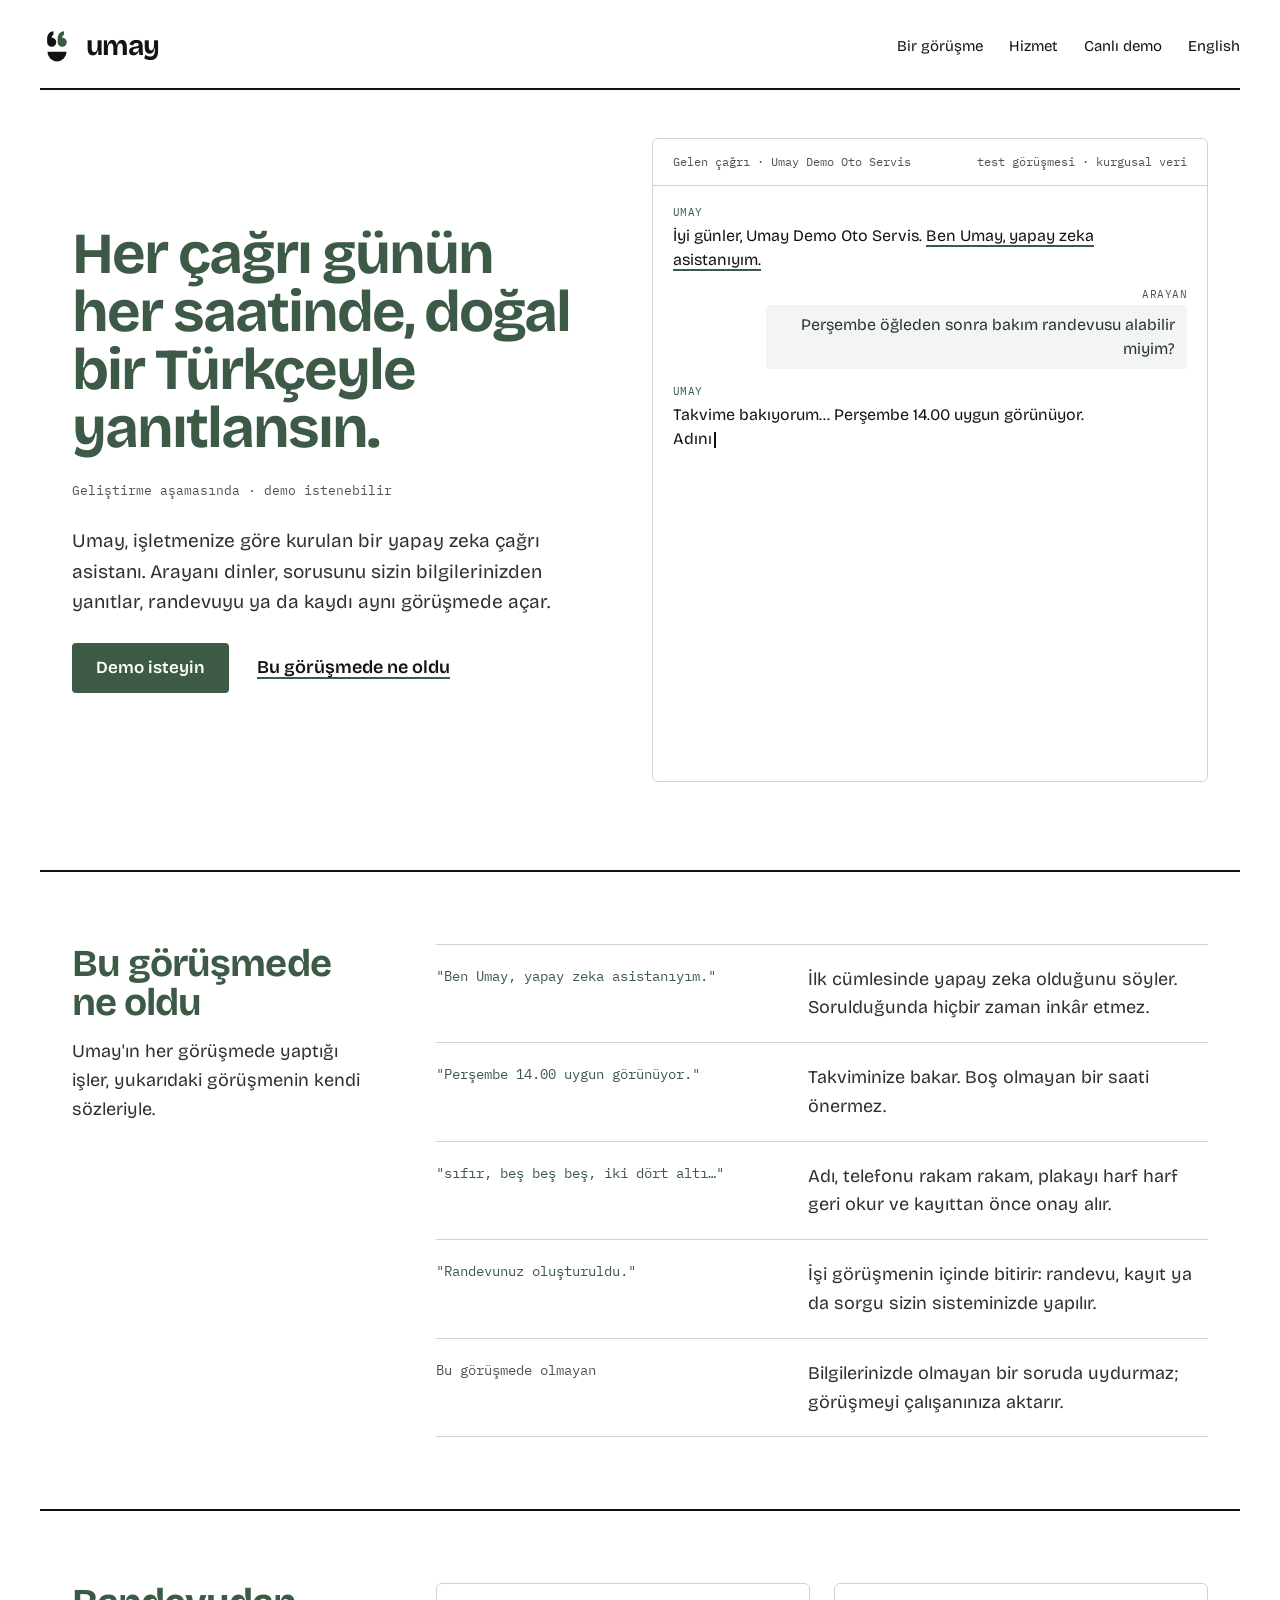
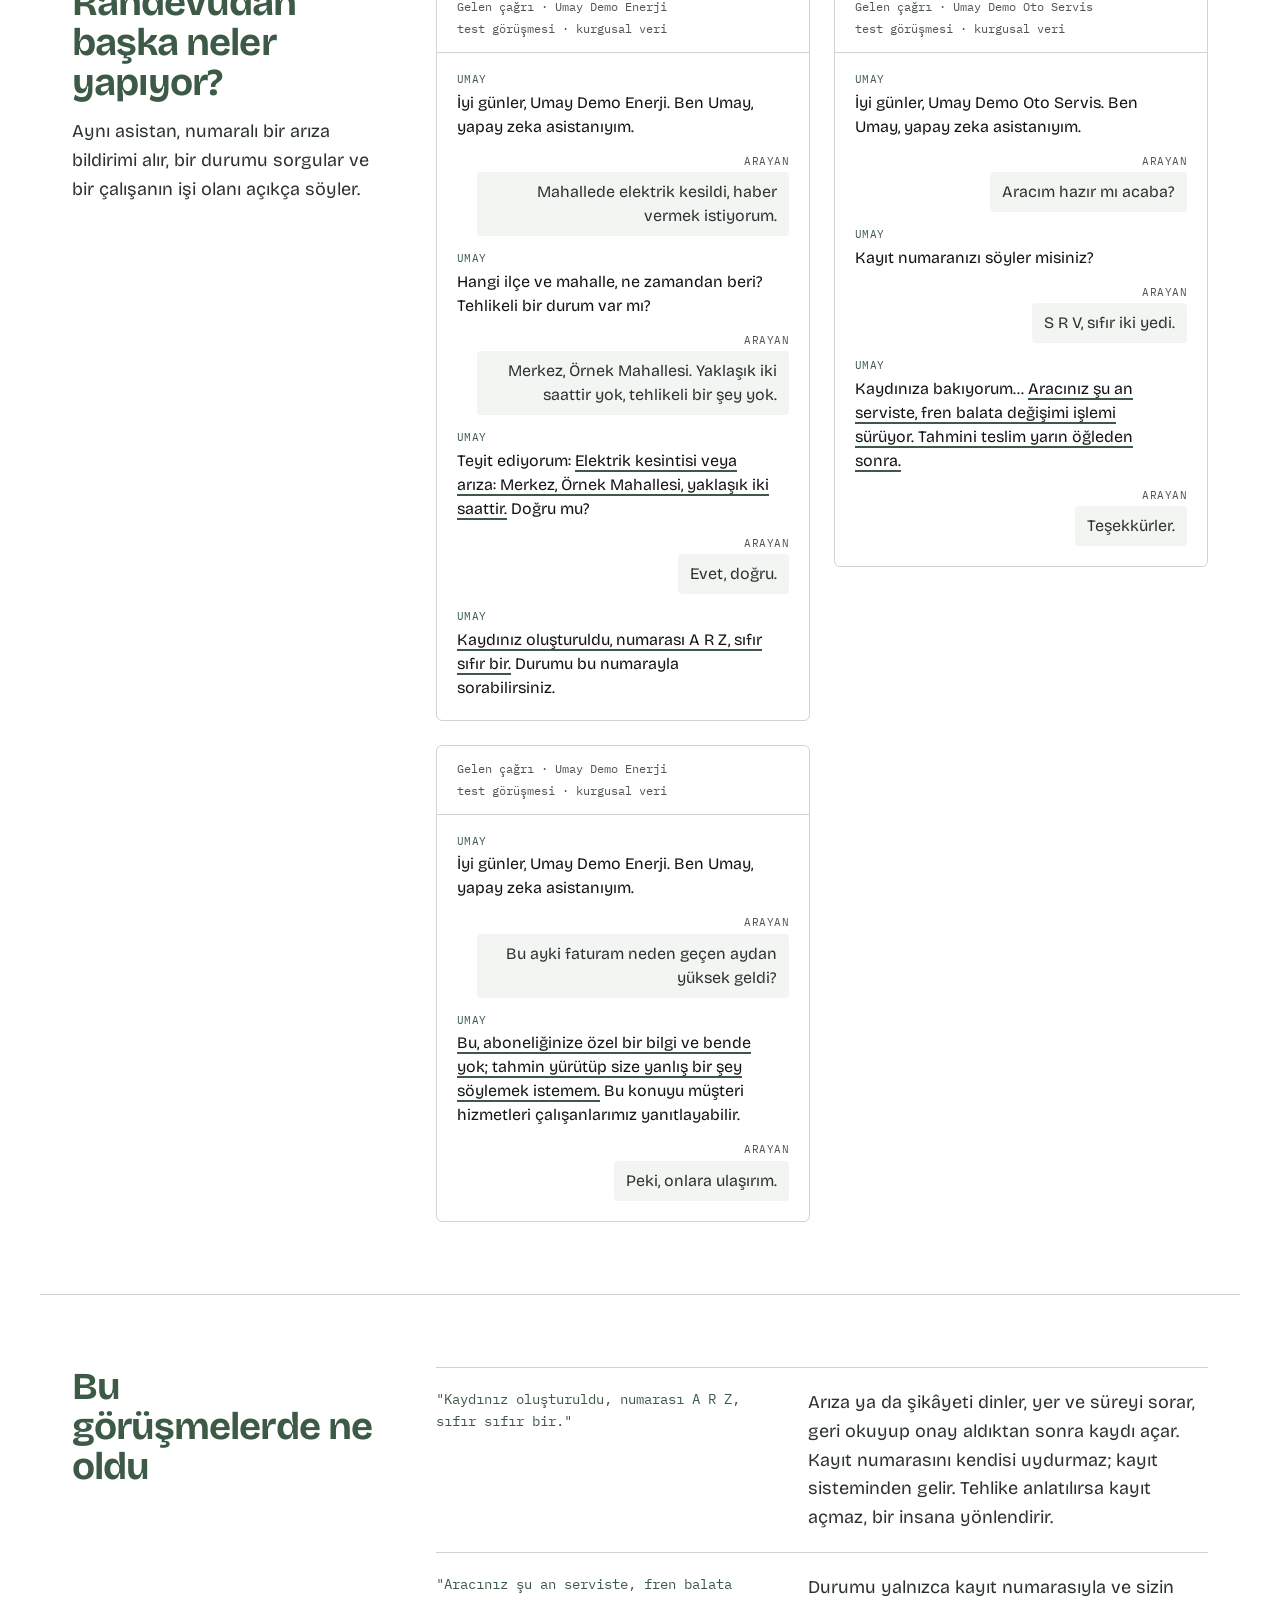
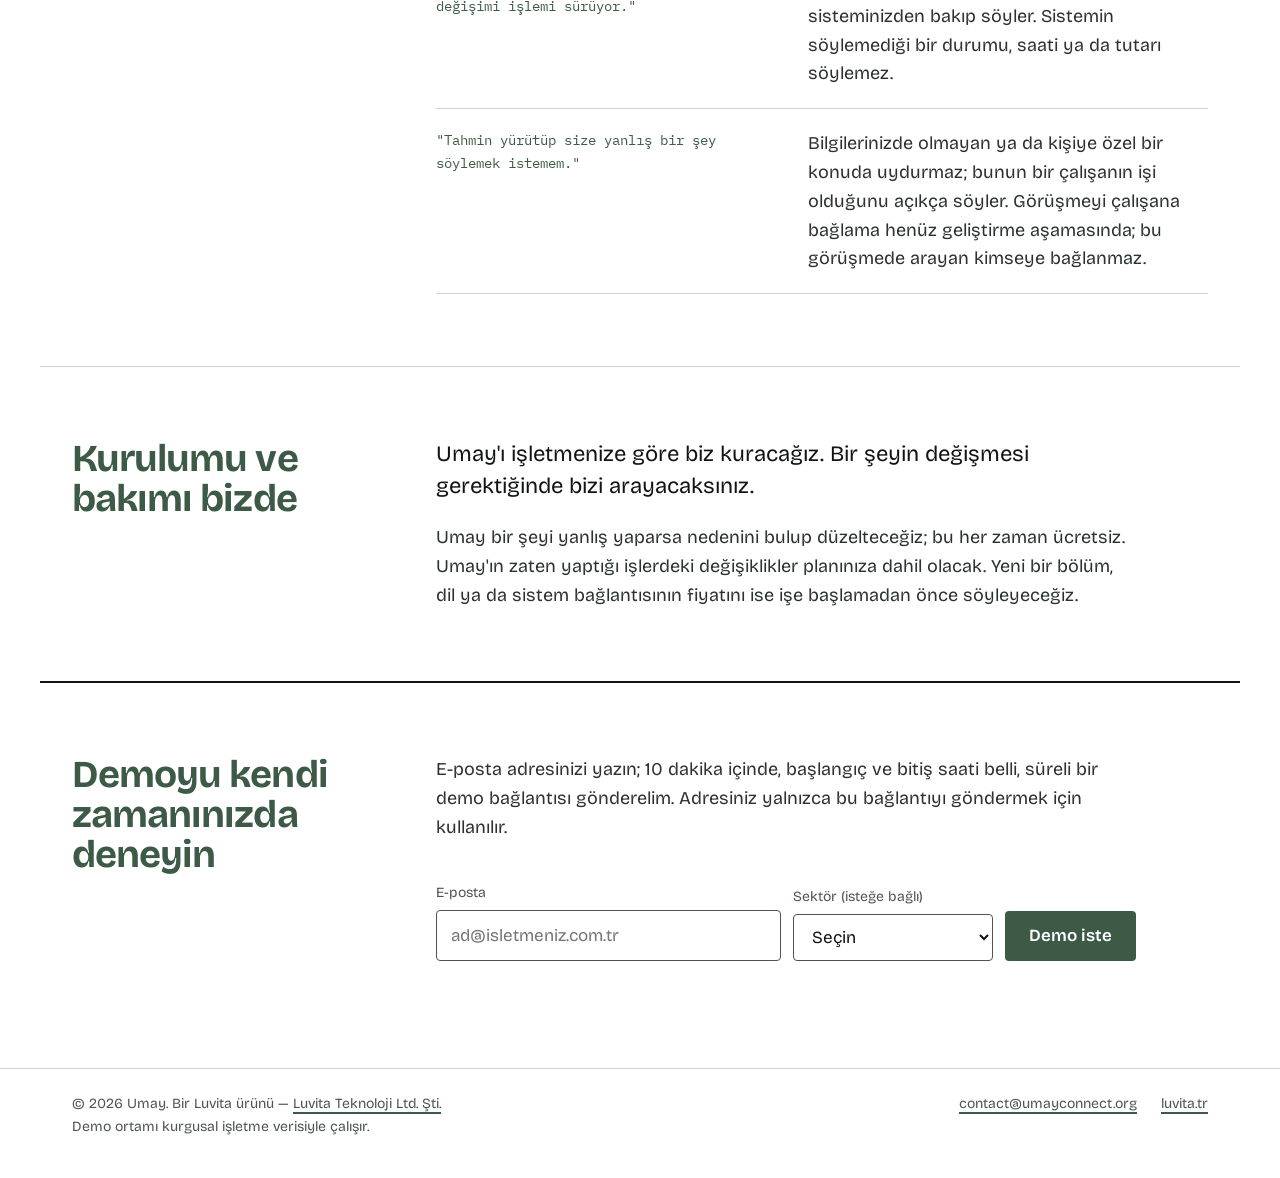
==== commit 3040e871: "site: publish snapshot 2026-11-24" ====
--- a/index.html
+++ b/index.html
@@ -152,6 +152,62 @@
     </section>
   </div>
 
+  <div class="wrap band">
+    <section class="split" id="isler" aria-labelledby="islerH">
+      <div class="split-head">
+        <h2 id="islerH">Randevudan başka neler yapıyor?</h2>
+        <p class="lede">Aynı asistan, numaralı bir arıza bildirimi alır, bir durumu sorgular ve bir çalışanın işi olanı açıkça söyler.</p>
+      </div>
+      <div class="split-body calls">
+      <figure class="call" aria-label="Gelen çağrı · Umay Demo Enerji">
+        <div class="call-bar mono"><span>Gelen çağrı · Umay Demo Enerji</span><span>test görüşmesi · kurgusal veri</span></div>
+        <div class="call-body">
+          <div class="cb bot"><span class="who">UMAY</span><span class="txt">İyi günler, Umay Demo Enerji. Ben Umay, yapay zeka asistanıyım.</span></div>
+          <div class="cb user"><span class="who">ARAYAN</span><span class="txt">Mahallede elektrik kesildi, haber vermek istiyorum.</span></div>
+          <div class="cb bot"><span class="who">UMAY</span><span class="txt">Hangi ilçe ve mahalle, ne zamandan beri? Tehlikeli bir durum var mı?</span></div>
+          <div class="cb user"><span class="who">ARAYAN</span><span class="txt">Merkez, Örnek Mahallesi. Yaklaşık iki saattir yok, tehlikeli bir şey yok.</span></div>
+          <div class="cb bot"><span class="who">UMAY</span><span class="txt">Teyit ediyorum: <span class="hl">Elektrik kesintisi veya arıza: Merkez, Örnek Mahallesi, yaklaşık iki saattir.</span> Doğru mu?</span></div>
+          <div class="cb user"><span class="who">ARAYAN</span><span class="txt">Evet, doğru.</span></div>
+          <div class="cb bot"><span class="who">UMAY</span><span class="txt"><span class="hl">Kaydınız oluşturuldu, numarası A R Z, sıfır sıfır bir.</span> Durumu bu numarayla sorabilirsiniz.</span></div>
+        </div>
+      </figure>
+      <figure class="call" aria-label="Gelen çağrı · Umay Demo Oto Servis">
+        <div class="call-bar mono"><span>Gelen çağrı · Umay Demo Oto Servis</span><span>test görüşmesi · kurgusal veri</span></div>
+        <div class="call-body">
+          <div class="cb bot"><span class="who">UMAY</span><span class="txt">İyi günler, Umay Demo Oto Servis. Ben Umay, yapay zeka asistanıyım.</span></div>
+          <div class="cb user"><span class="who">ARAYAN</span><span class="txt">Aracım hazır mı acaba?</span></div>
+          <div class="cb bot"><span class="who">UMAY</span><span class="txt">Kayıt numaranızı söyler misiniz?</span></div>
+          <div class="cb user"><span class="who">ARAYAN</span><span class="txt">S R V, sıfır iki yedi.</span></div>
+          <div class="cb bot"><span class="who">UMAY</span><span class="txt">Kaydınıza bakıyorum… <span class="hl">Aracınız şu an serviste, fren balata değişimi işlemi sürüyor. Tahmini teslim yarın öğleden sonra.</span></span></div>
+          <div class="cb user"><span class="who">ARAYAN</span><span class="txt">Teşekkürler.</span></div>
+        </div>
+      </figure>
+      <figure class="call" aria-label="Gelen çağrı · Umay Demo Enerji">
+        <div class="call-bar mono"><span>Gelen çağrı · Umay Demo Enerji</span><span>test görüşmesi · kurgusal veri</span></div>
+        <div class="call-body">
+          <div class="cb bot"><span class="who">UMAY</span><span class="txt">İyi günler, Umay Demo Enerji. Ben Umay, yapay zeka asistanıyım.</span></div>
+          <div class="cb user"><span class="who">ARAYAN</span><span class="txt">Bu ayki faturam neden geçen aydan yüksek geldi?</span></div>
+          <div class="cb bot"><span class="who">UMAY</span><span class="txt"><span class="hl">Bu, aboneliğinize özel bir bilgi ve bende yok; tahmin yürütüp size yanlış bir şey söylemek istemem.</span> Bu konuyu müşteri hizmetleri çalışanlarımız yanıtlayabilir.</span></div>
+          <div class="cb user"><span class="who">ARAYAN</span><span class="txt">Peki, onlara ulaşırım.</span></div>
+        </div>
+      </figure>
+      </div>
+    </section>
+  </div>
+
+  <div class="wrap band-thin">
+    <section class="split" aria-labelledby="isler2H">
+      <div class="split-head">
+        <h2 id="isler2H">Bu görüşmelerde ne oldu</h2>
+      </div>
+      <dl class="split-body claims">
+        <div><dt>"Kaydınız oluşturuldu, numarası A R Z, sıfır sıfır bir."</dt><dd>Arıza ya da şikâyeti dinler, yer ve süreyi sorar, geri okuyup onay aldıktan sonra kaydı açar. Kayıt numarasını kendisi uydurmaz; kayıt sisteminden gelir. Tehlike anlatılırsa kayıt açmaz, bir insana yönlendirir.</dd></div>
+        <div><dt>"Aracınız şu an serviste, fren balata değişimi işlemi sürüyor."</dt><dd>Durumu yalnızca kayıt numarasıyla ve sizin sisteminizden bakıp söyler. Sistemin söylemediği bir durumu, saati ya da tutarı söylemez.</dd></div>
+        <div><dt>"Tahmin yürütüp size yanlış bir şey söylemek istemem."</dt><dd>Bilgilerinizde olmayan ya da kişiye özel bir konuda uydurmaz; bunun bir çalışanın işi olduğunu açıkça söyler. Görüşmeyi çalışana bağlama henüz geliştirme aşamasında; bu görüşmede arayan kimseye bağlanmaz.</dd></div>
+      </dl>
+    </section>
+  </div>
+
   <div class="wrap band-thin">
     <section class="split" id="hizmet" aria-labelledby="hizmetH">
       <div class="split-head"><h2 id="hizmetH">Kurulumu ve bakımı bizde</h2></div>
--- a/umay.css
+++ b/umay.css
@@ -168,3 +168,8 @@
   .call-body { padding: 16px 14px 18px; }
   .cb { max-width: 92%; }
 }
+
+/* ---- more kinds of work: three short sample calls under the main one (#486) ---- */
+.calls { display: grid; grid-template-columns: repeat(auto-fit, minmax(300px, 1fr)); gap: 24px; align-items: start; }
+.calls .call { flex: none; }
+.calls .cb { max-width: 94%; }
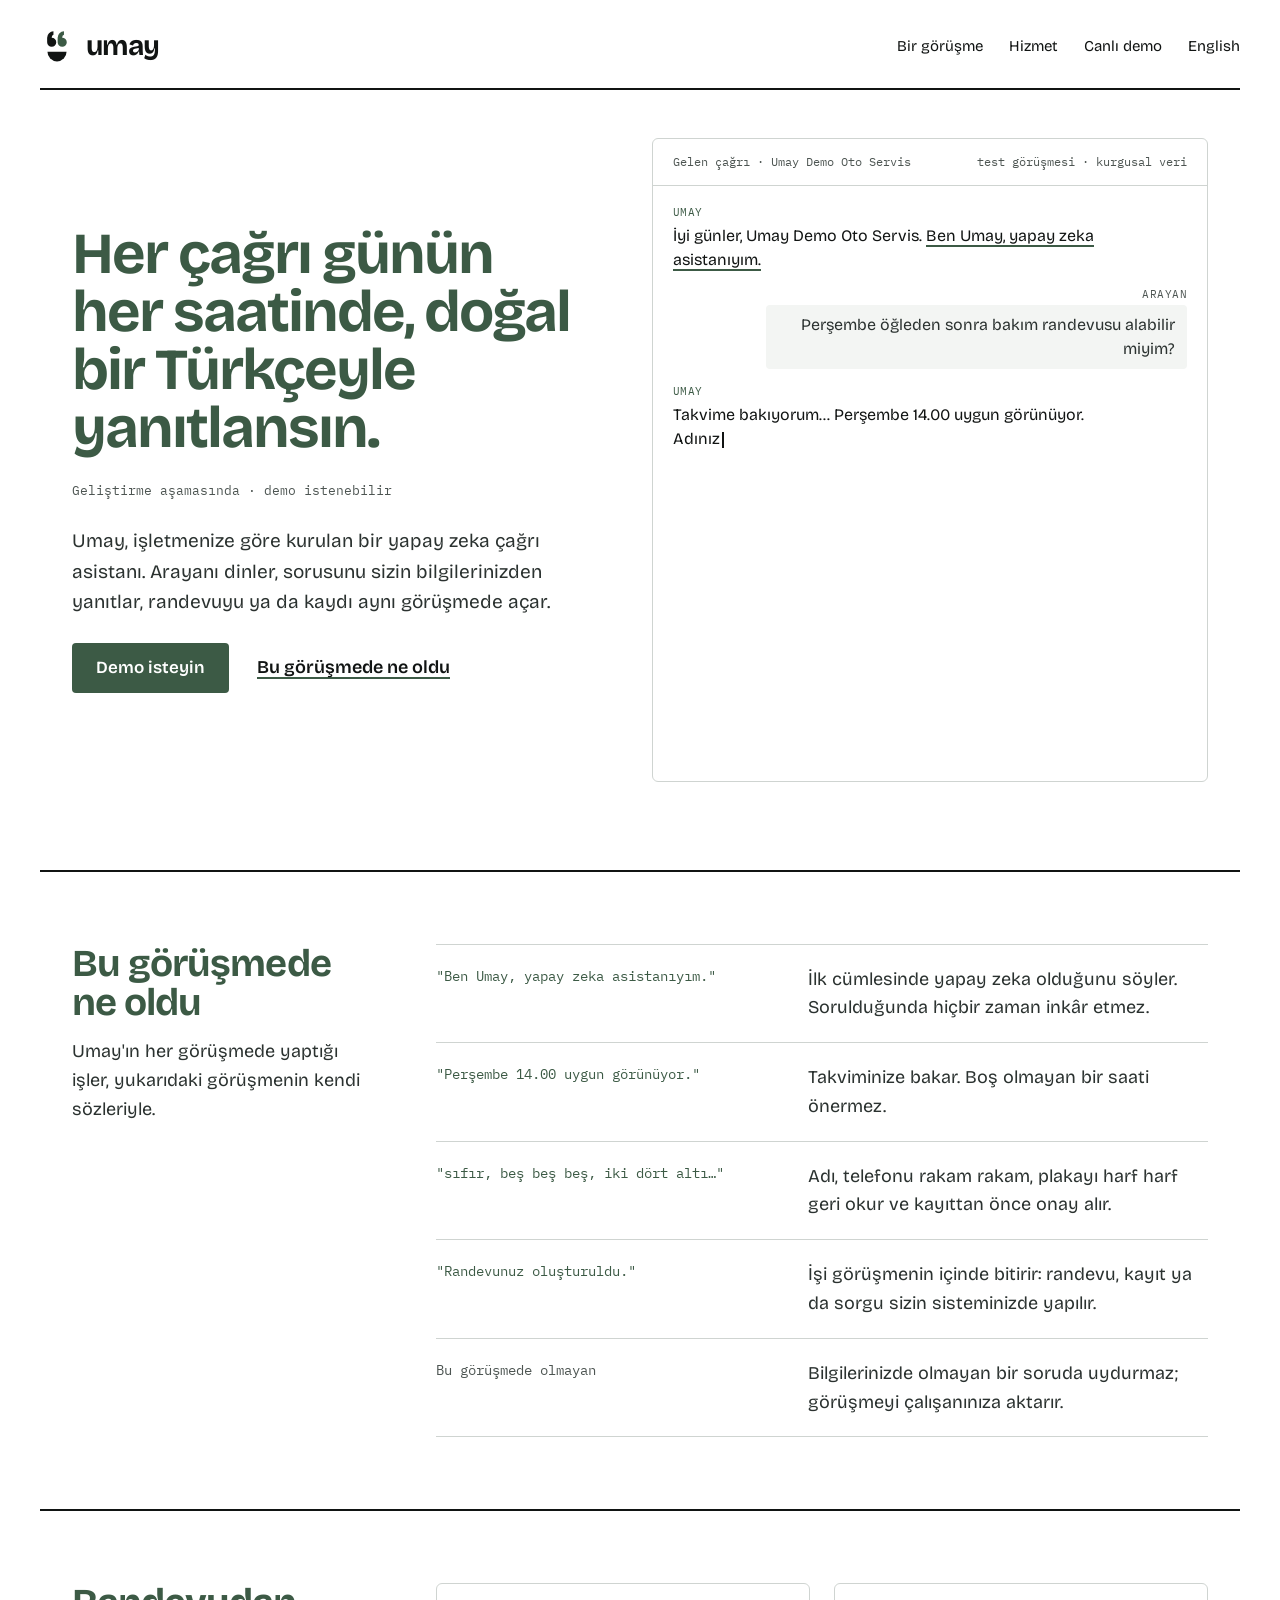
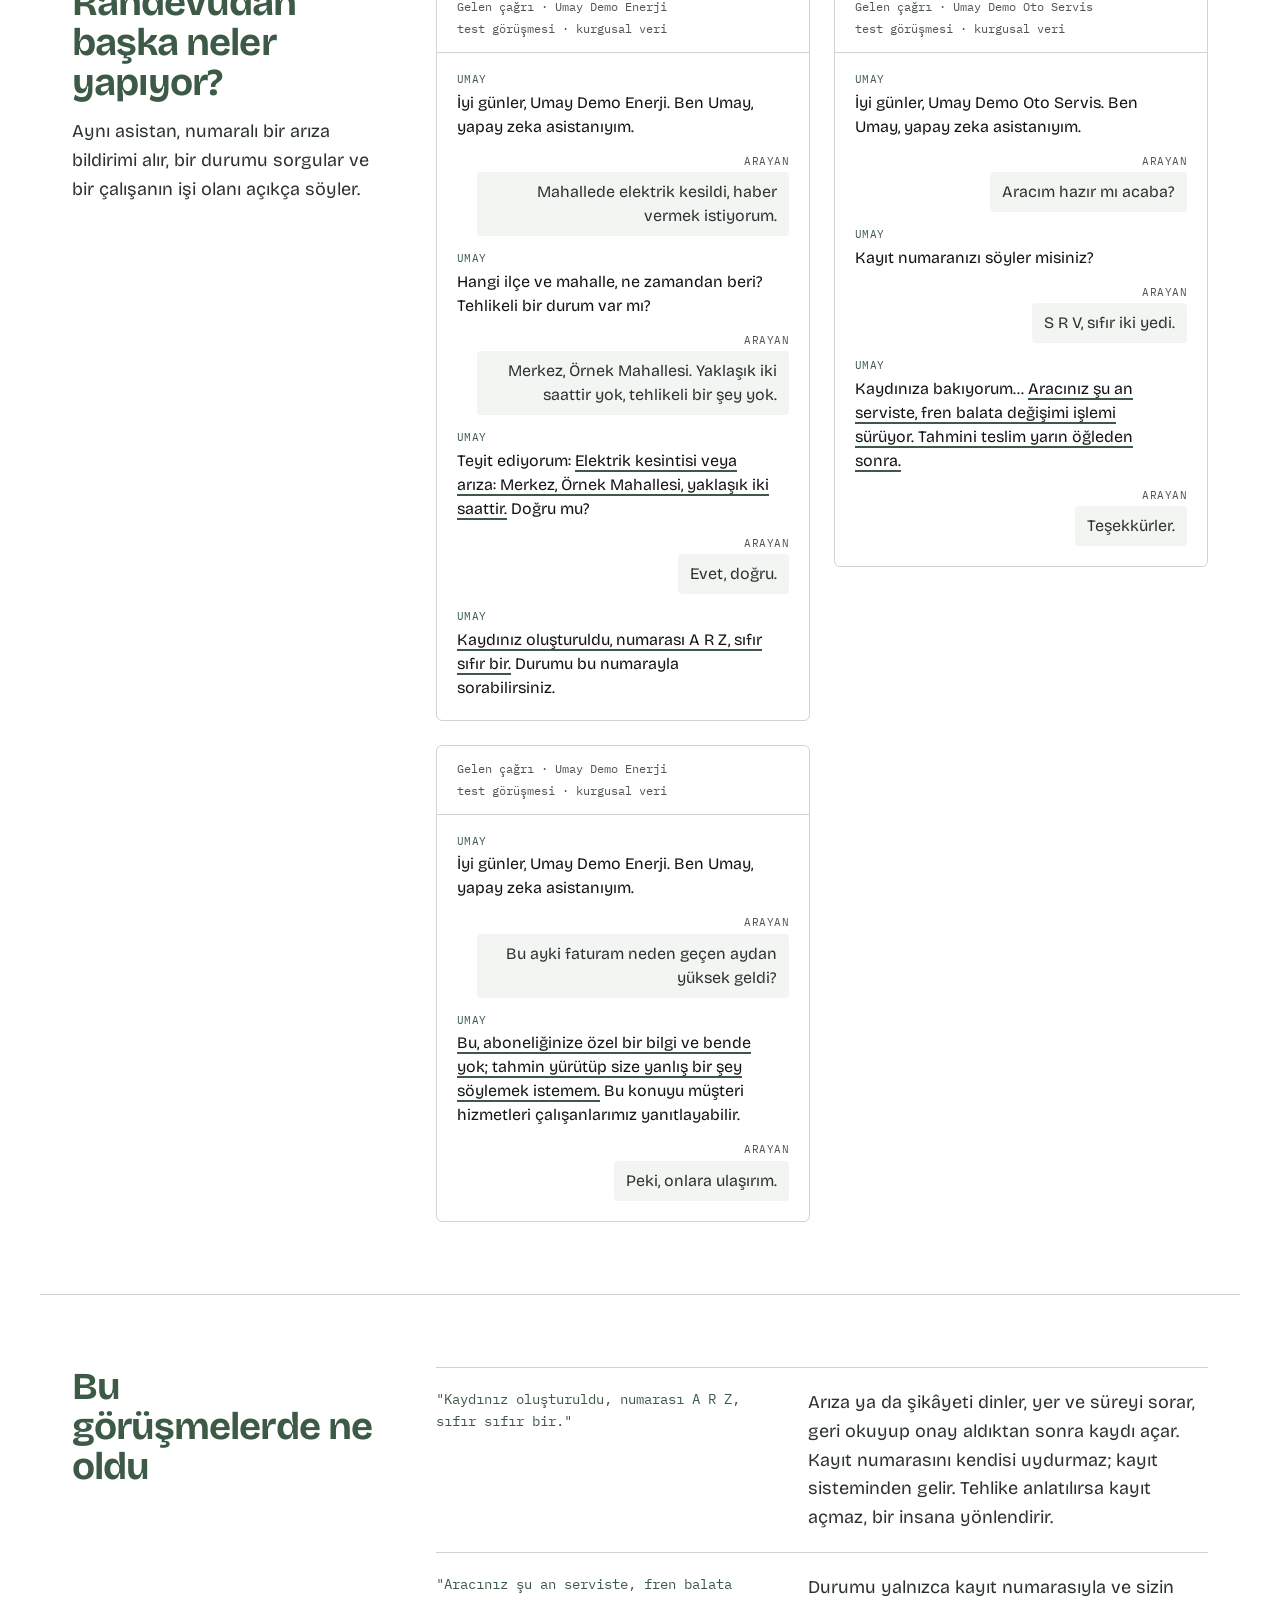
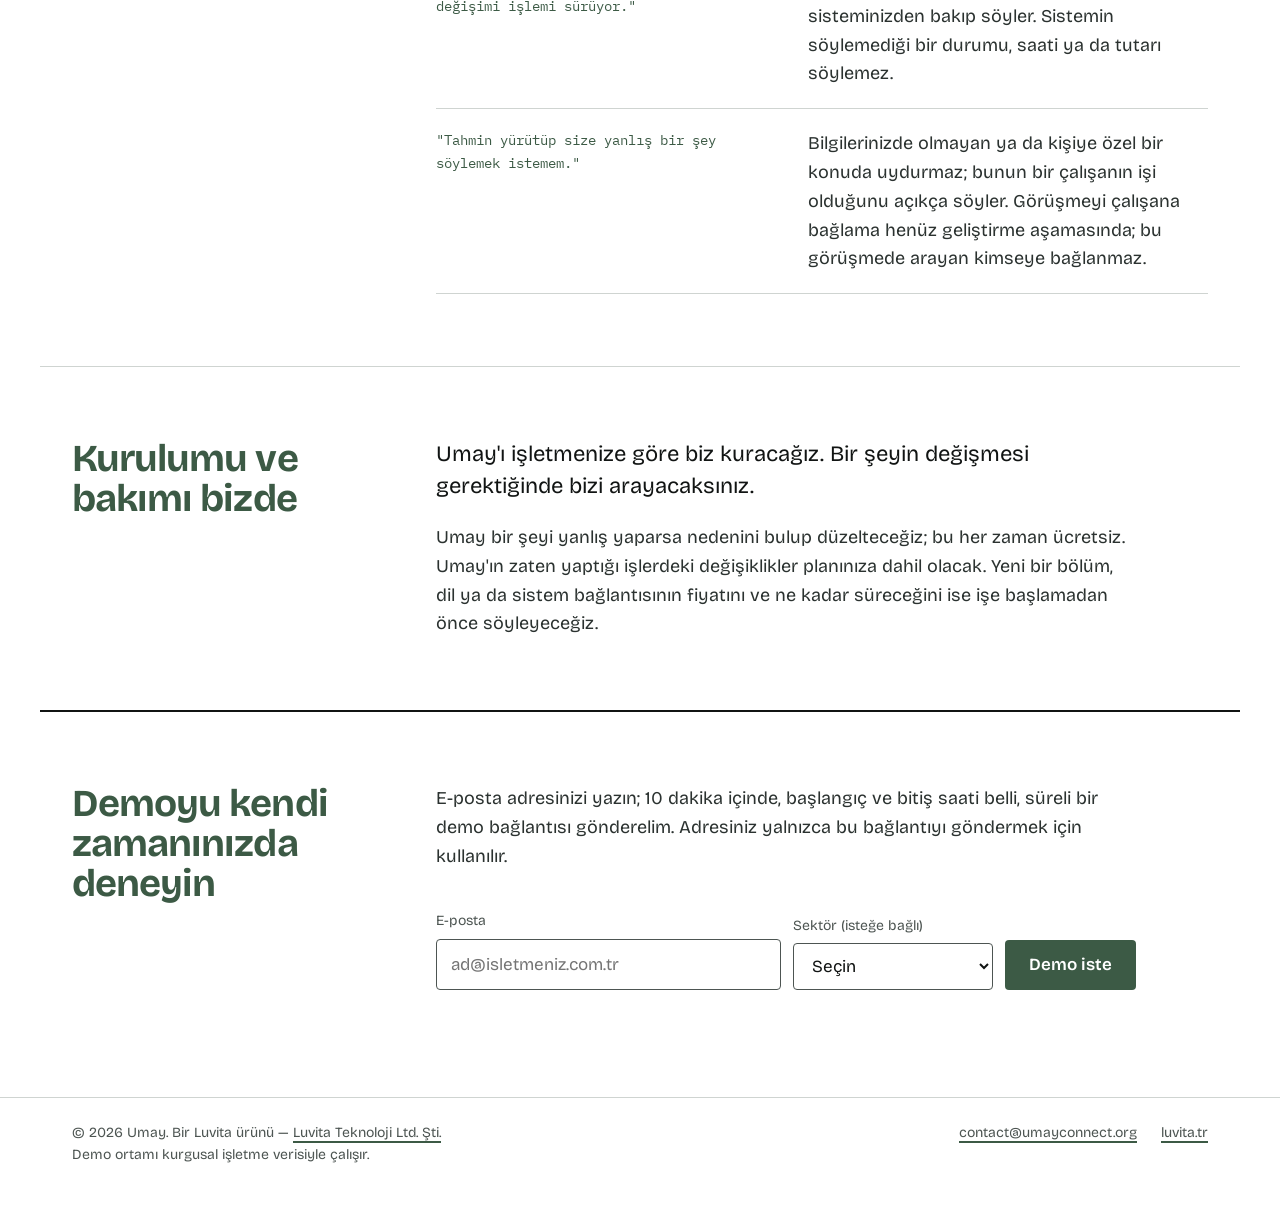
==== commit 476f0ff5: "A system connection's price and how long it takes are told before work starts (ADR-0045 amendment 1)" ====
--- a/index.html
+++ b/index.html
@@ -213,7 +213,7 @@
       <div class="split-head"><h2 id="hizmetH">Kurulumu ve bakımı bizde</h2></div>
       <div class="split-body prose">
         <p class="big">Umay'ı işletmenize göre biz kuracağız. Bir şeyin değişmesi gerektiğinde bizi arayacaksınız.</p>
-        <p>Umay bir şeyi yanlış yaparsa nedenini bulup düzelteceğiz; bu her zaman ücretsiz. Umay'ın zaten yaptığı işlerdeki değişiklikler planınıza dahil olacak. Yeni bir bölüm, dil ya da sistem bağlantısının fiyatını ise işe başlamadan önce söyleyeceğiz.</p>
+        <p>Umay bir şeyi yanlış yaparsa nedenini bulup düzelteceğiz; bu her zaman ücretsiz. Umay'ın zaten yaptığı işlerdeki değişiklikler planınıza dahil olacak. Yeni bir bölüm, dil ya da sistem bağlantısının fiyatını ve ne kadar süreceğini ise işe başlamadan önce söyleyeceğiz.</p>
       </div>
     </section>
   </div>
